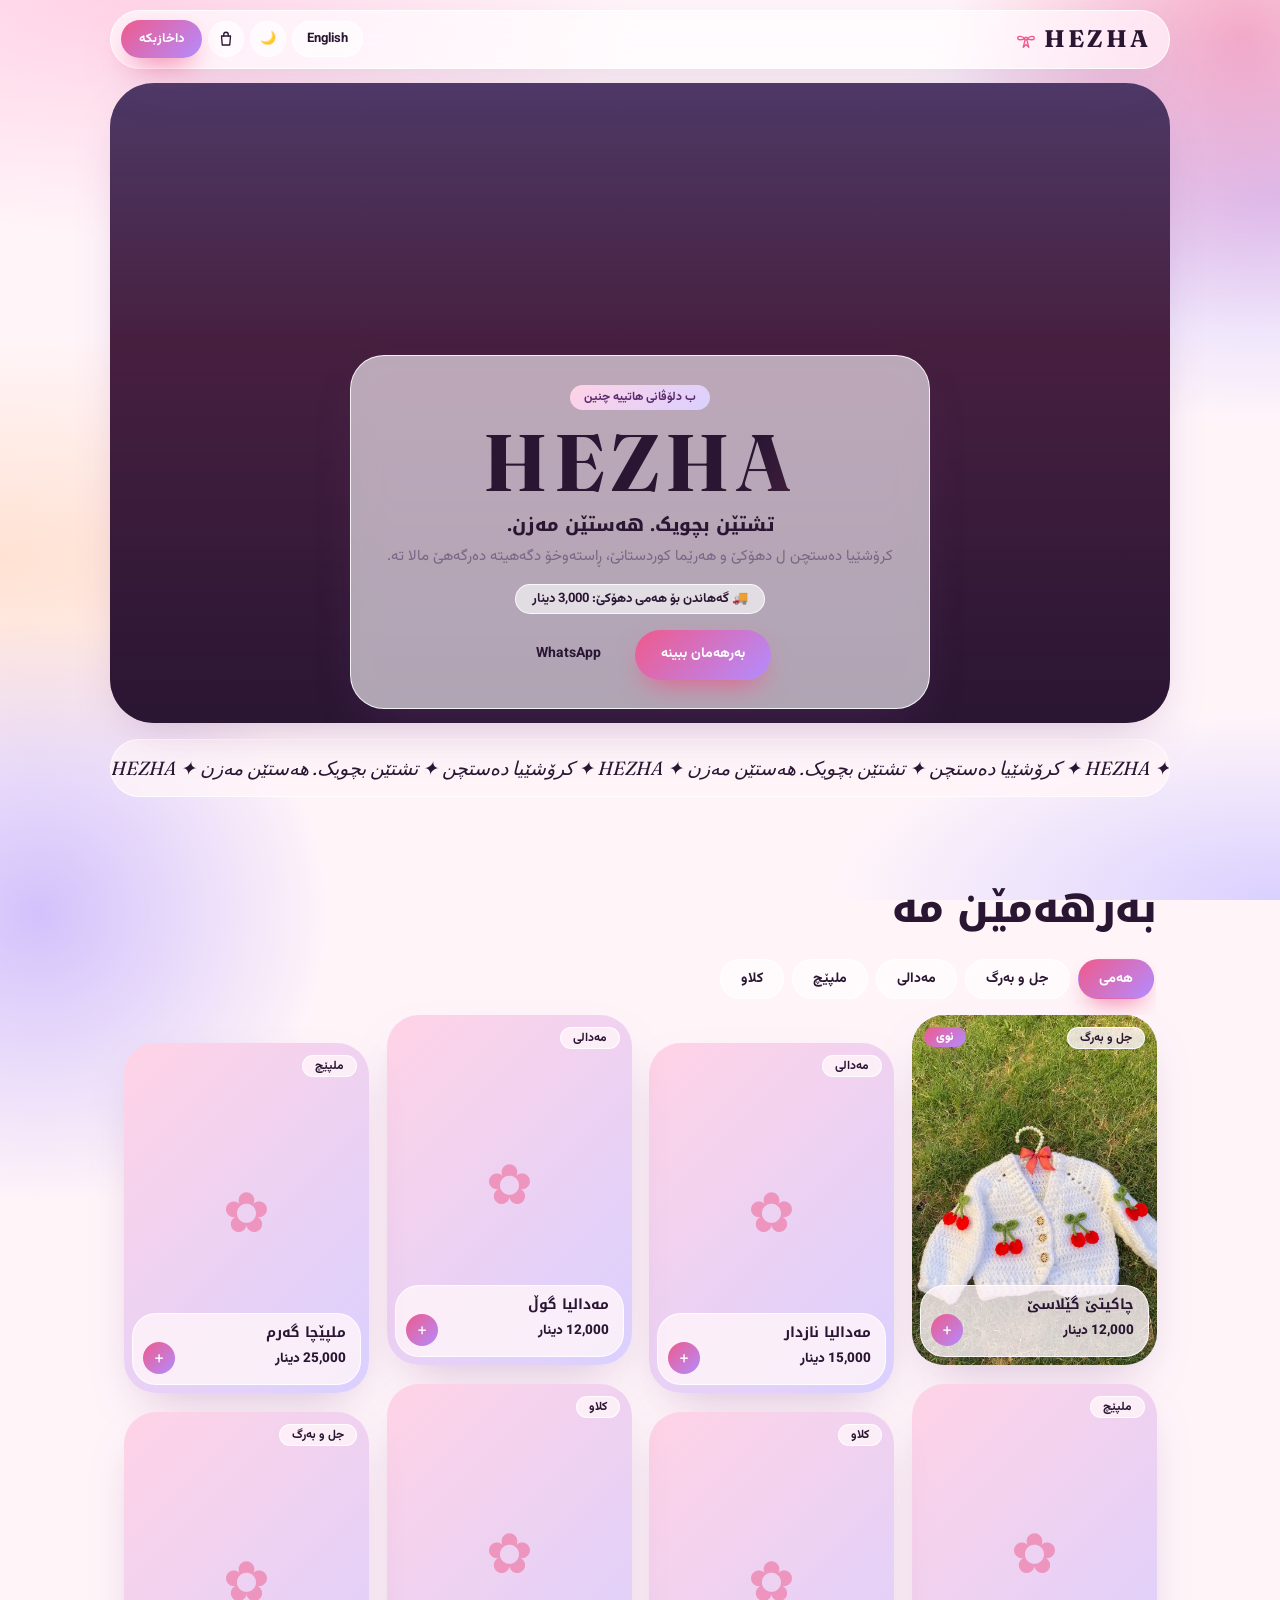
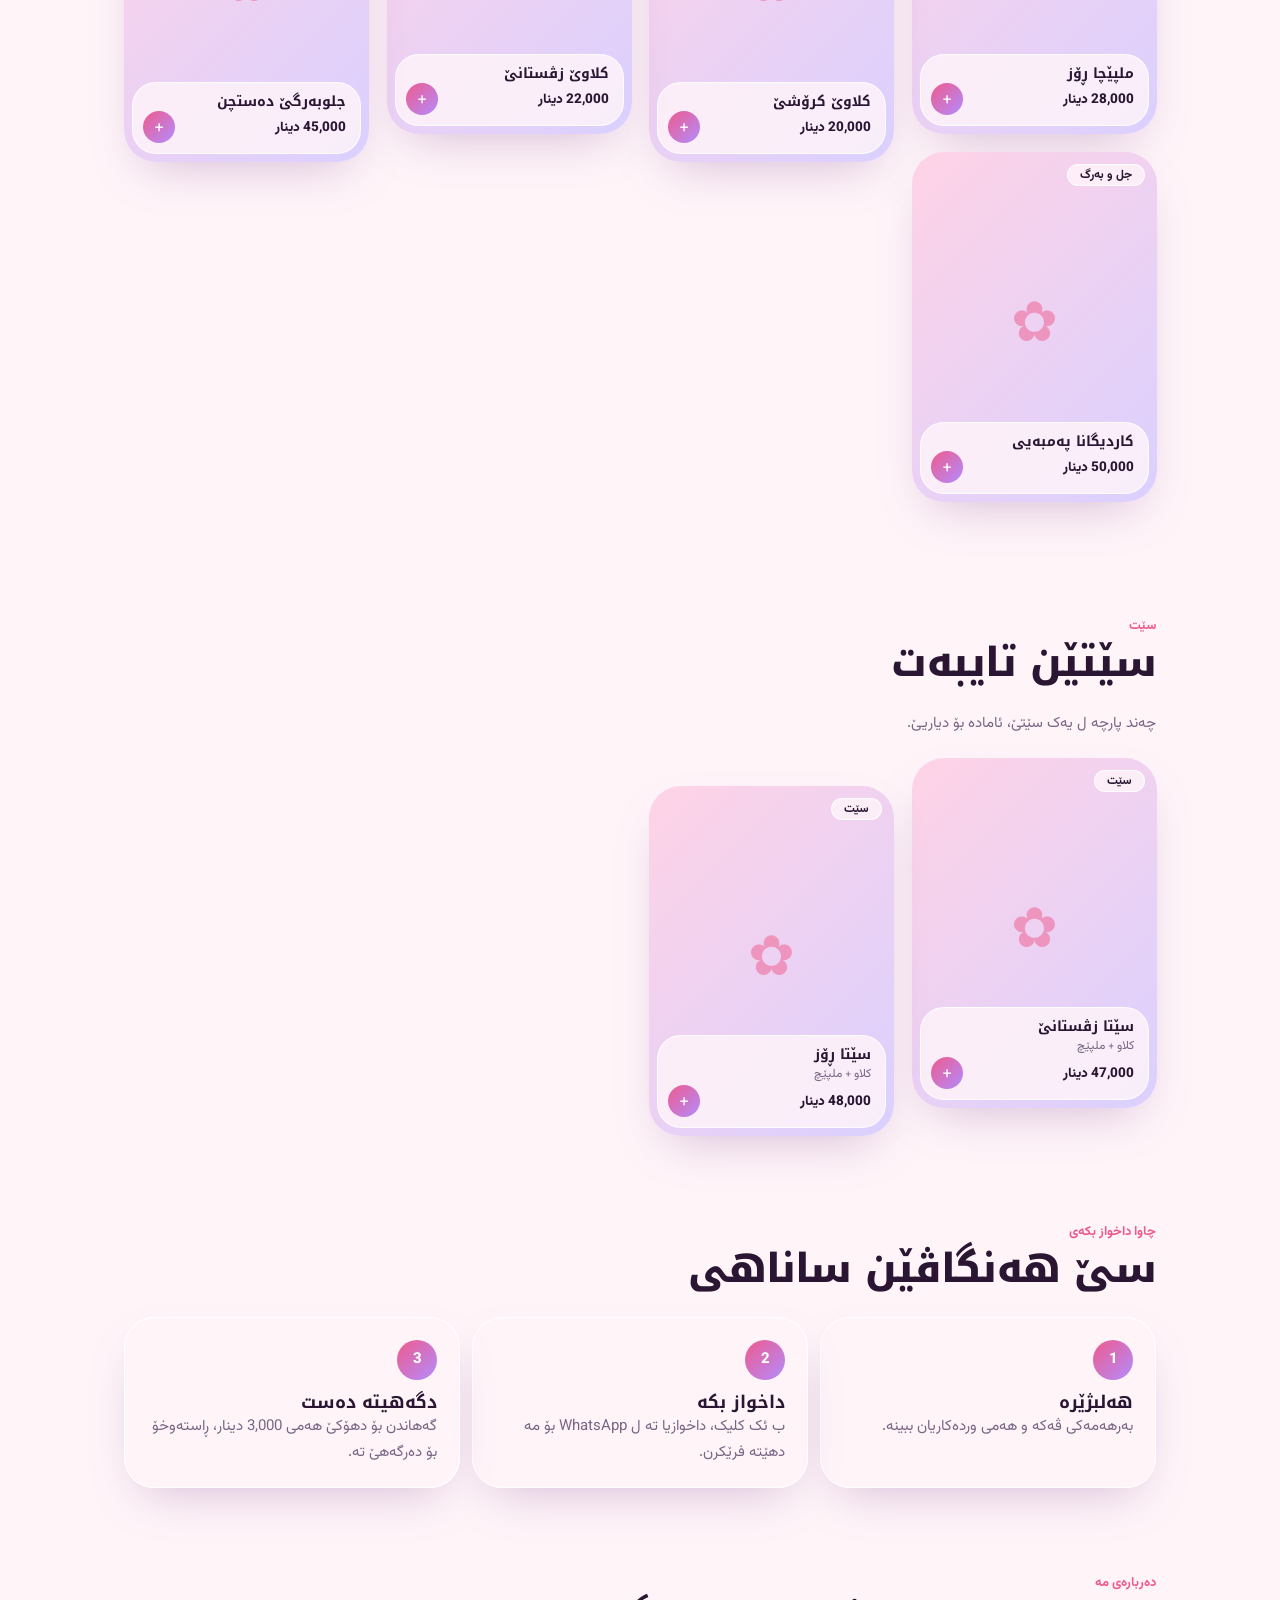
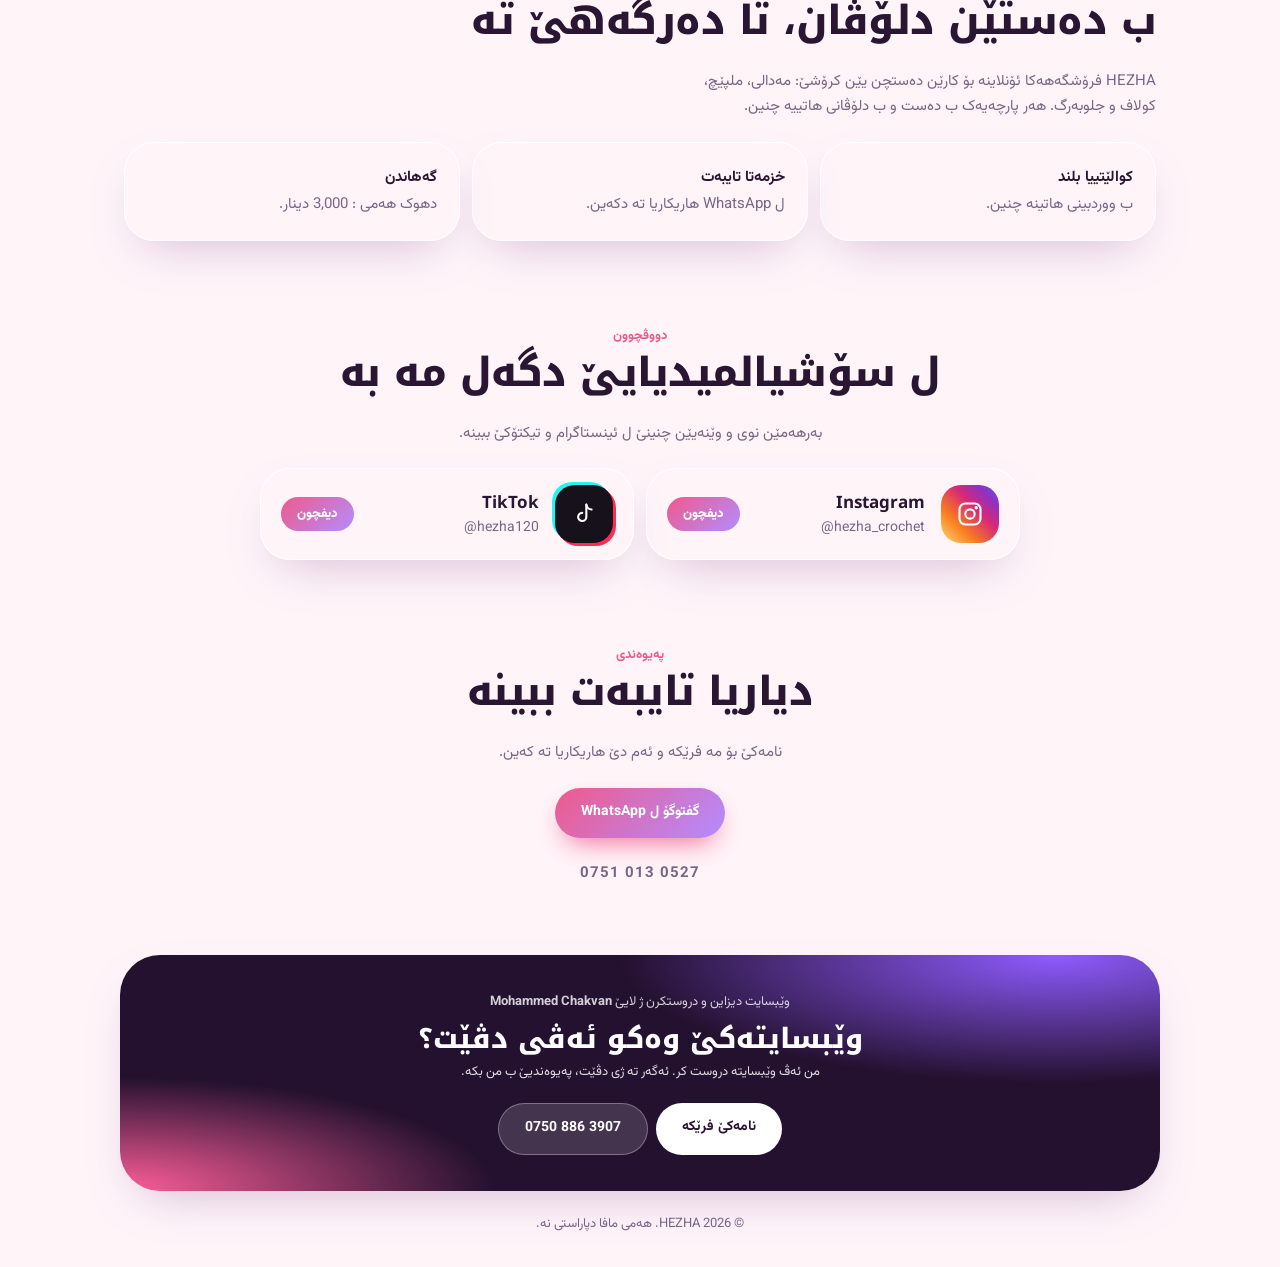
==== index.html @ 58682891 "Add files via upload" ====
<!DOCTYPE html>
<html lang="ku" dir="rtl">
<head>
<meta charset="UTF-8">
<meta name="viewport" content="width=device-width, initial-scale=1, viewport-fit=cover">
<title>HEZHA | Handmade Crochet</title>
<meta name="description" content="HEZHA: کرۆشێیا دەستچن ل دهۆکێ و هەرێما کوردستانێ. Handmade crochet delivered across Duhok and the Kurdistan Region.">
<meta name="theme-color" content="#EF5A8C">
<meta property="og:type" content="website">
<meta property="og:title" content="HEZHA | Handmade Crochet">
<meta property="og:description" content="تشتێن بچویک. هەستێن مەزن. Little things. Big feelings.">
<meta property="og:image" content="https://images.unsplash.com/photo-1584992236310-6edddc08acff?auto=format&fit=crop&w=1200&q=80">
<meta property="og:locale" content="ku">
<meta name="twitter:card" content="summary_large_image">
<script>document.documentElement.classList.add("js")</script>
<link rel="preconnect" href="https://fonts.googleapis.com">
<link rel="preconnect" href="https://fonts.gstatic.com" crossorigin>
<link href="https://fonts.googleapis.com/css2?family=Fraunces:wght@600;700&family=Noto+Kufi+Arabic:wght@600;800&family=Vazirmatn:wght@400;500;700&display=swap" rel="stylesheet">
<link rel="stylesheet" href="style.css">
</head>
<body id="top">

<header class="site-head">
  <a class="brand" href="#top">
    <svg class="bow" viewBox="0 0 24 24"><path d="M12 13a1.5 1.5 0 1 0 0-3 1.5 1.5 0 0 0 0 3z"/><path d="M10.5 11.5C8 9 3 8 3 11c0 2.5 4 2 7.500 1"/><path d="M13.5 11.5C16 9 21 8 21 11c0 2.500-4 2-7.500 1"/><path d="M11 13l-2 8 3-3 3 3-2-8"/></svg>
    <span>HEZHA</span>
  </a>
  <div class="head-actions">
    <button class="chip" id="langBtn" onclick="cycleLang()">English</button>
    <button class="icon-btn" id="themeBtn" onclick="toggleTheme()" aria-label="Theme">🌙</button>
    <button class="icon-btn cart-btn" id="cartBtn" onclick="openCart()" aria-label="Cart">
      <svg class="ico" viewBox="0 0 24 24"><path d="M6 8h12l-1 12H7L6 8z"/><path d="M9 8V6a3 3 0 0 1 6 0v2"/></svg>
      <span class="badge" id="cartCount" hidden>0</span>
    </button>
    <a class="btn-pink btn-sm" id="orderLink" data-i18n="order" target="_blank" rel="noopener"></a>
  </div>
</header>

<main>
  <section class="hero">
    <div class="hero-overlay"></div>
    <div class="hero-card">
      <span class="tag" data-i18n="heroTag"></span>
      <h1>HEZHA</h1>
      <p class="hero-sub" data-i18n="tagline"></p>
      <p class="hero-text" data-i18n="heroText"></p>
      <p class="deliv-chip" data-i18n="delivChip"></p>
      <div class="btn-row">
        <a class="btn-pink" href="#collections" data-i18n="shop"></a>
        <a class="btn-white" id="heroWa" target="_blank" rel="noopener">WhatsApp</a>
      </div>
    </div>
  </section>

  <div class="marquee" aria-hidden="true"><div class="marquee-track" id="marquee"></div></div>

  <section class="block" id="collections">
    <p class="label" data-i18n="collLabel"></p>
    <h2 data-i18n="collTitle"></h2>
    <div class="filters" id="filters"></div>
    <div class="grid" id="grid"></div>
  </section>

  <section class="block sets" id="sets" hidden>
    <p class="label" data-i18n="setsLabel"></p>
    <h2 data-i18n="setsTitle"></h2>
    <p class="lead" data-i18n="setsText"></p>
    <div class="grid" id="setGrid"></div>
  </section>

  <section class="block soft" id="how">
    <p class="label" data-i18n="howLabel"></p>
    <h2 data-i18n="howTitle"></h2>
    <div class="steps">
      <div class="step"><span class="num">1</span><h3 data-i18n="s1t"></h3><p data-i18n="s1d"></p></div>
      <div class="step"><span class="num">2</span><h3 data-i18n="s2t"></h3><p data-i18n="s2d"></p></div>
      <div class="step"><span class="num">3</span><h3 data-i18n="s3t"></h3><p data-i18n="s3d"></p></div>
    </div>
  </section>

  <section class="block" id="about">
    <p class="label" data-i18n="aboutLabel"></p>
    <h2 data-i18n="aboutTitle"></h2>
    <p class="lead" data-i18n="aboutText"></p>
    <div class="feats">
      <div class="feat"><b data-i18n="f1t"></b><span data-i18n="f1d"></span></div>
      <div class="feat"><b data-i18n="f2t"></b><span data-i18n="f2d"></span></div>
      <div class="feat"><b data-i18n="f3t"></b><span data-i18n="f3d"></span></div>
    </div>
  </section>

  <section class="block follow" id="follow">
    <p class="label" data-i18n="followLabel"></p>
    <h2 data-i18n="followTitle"></h2>
    <p class="lead" data-i18n="followText"></p>
    <div class="social-grid">
      <a class="social-card" href="https://www.instagram.com/hezha_crochet" target="_blank" rel="noopener">
        <span class="s-ico s-ig">
          <svg class="ico" viewBox="0 0 24 24"><rect x="3" y="3" width="18" height="18" rx="5"/><circle cx="12" cy="12" r="4"/><circle cx="17.3" cy="6.7" r=".6" fill="currentColor"/></svg>
        </span>
        <span class="s-txt"><b>Instagram</b><span dir="ltr">@hezha_crochet</span></span>
        <span class="s-go" data-i18n="followBtn"></span>
      </a>
      <a class="social-card" href="https://www.tiktok.com/@hezha120" target="_blank" rel="noopener">
        <span class="s-ico s-tt">
          <svg class="ico" viewBox="0 0 24 24"><path d="M14 4v10.5a3.5 3.5 0 1 1-3.5-3.5"/><path d="M14 4c.5 2.5 2 4 4.5 4.2"/></svg>
        </span>
        <span class="s-txt"><b>TikTok</b><span dir="ltr">@hezha120</span></span>
        <span class="s-go" data-i18n="followBtn"></span>
      </a>
    </div>
  </section>

  <section class="block contact" id="contact">
    <p class="label" data-i18n="contactLabel"></p>
    <h2 data-i18n="contactTitle"></h2>
    <p class="lead" data-i18n="contactText"></p>
    <a class="btn-pink" id="contactWa" data-i18n="chat" target="_blank" rel="noopener"></a>
    <a class="phone" id="shopPhone" href="tel:+9647510130527" dir="ltr">0751 013 0527</a>
  </section>
</main>

<footer class="site-foot">
  <section class="ad">
    <p class="ad-by"><span data-i18n="devBy"></span> <b>Mohammed Chakvan</b></p>
    <h3 data-i18n="adTitle"></h3>
    <p class="ad-text" data-i18n="adText"></p>
    <div class="btn-row">
      <a class="btn-pink" id="devWa" data-i18n="adBtn" target="_blank" rel="noopener"></a>
      <a class="btn-glass" href="tel:+9647508863907" dir="ltr">0750 886 3907</a>
    </div>
  </section>
  <p class="visits" id="visits" hidden><i class="dot"></i><b id="visitNum"></b> <span data-i18n="visitsLabel"></span></p>
  <span data-i18n="rights"></span>
</footer>

<!-- Product -->
<div class="modal" id="modal" hidden onclick="if(event.target===this)closeProduct()">
  <div class="sheet" role="dialog" aria-modal="true" aria-labelledby="mName">
    <button class="close" onclick="closeProduct()" aria-label="Close">✕</button>
    <div class="sheet-img" id="mImg">
      <img id="mImgTag" alt="">
      <div class="dots" id="mDots"></div>
      <button class="nav-btn prev" id="mPrev" onclick="stepProduct(-1)"><svg class="ico" viewBox="0 0 24 24"><path d="M15 5l-7 7 7 7"/></svg></button>
      <button class="nav-btn next" id="mNext" onclick="stepProduct(1)"><svg class="ico" viewBox="0 0 24 24"><path d="M15 5l-7 7 7 7"/></svg></button>
    </div>
    <div class="thumbs" id="mThumbs" hidden></div>
    <div class="sheet-body">
      <span class="card-cat" id="mCat"></span>
      <h3 id="mName"></h3>
      <div class="card-meta"><b id="mPrice"></b></div>
      <p id="mDesc"></p>
      <p class="set-items" id="mItems" hidden></p>
      <p class="deliv-chip" id="mDeliv"></p>
      <div class="actions">
        <button class="btn-pink" id="mAdd" onclick="addCurrent()"></button>
        <a class="btn-outline" id="mOrder" data-i18n="orderThis" target="_blank" rel="noopener"></a>
      </div>
    </div>
  </div>
</div>

<!-- Cart -->
<div class="modal" id="cartModal" hidden onclick="if(event.target===this)closeCart()">
  <div class="sheet cart-sheet" role="dialog" aria-modal="true" aria-labelledby="cartTitle">
    <button class="close" onclick="closeCart()" aria-label="Close">✕</button>
    <div class="sheet-body">
      <h3 id="cartTitle" data-i18n="cartTitle"></h3>
      <div class="cart-list" id="cartItems"></div>
      <div class="cart-foot" id="cartFoot" hidden>
        <div class="cart-sum">
          <div><span data-i18n="subtotal"></span><b id="sumSub"></b></div>
          <div><span data-i18n="delivLabel"></span><b id="sumDel"></b></div>
          <div class="tot"><span data-i18n="total"></span><b id="sumTot"></b></div>
        </div>
        <div class="actions">
          <a class="btn-pink" id="cartOrder" data-i18n="sendOrder" target="_blank" rel="noopener"></a>
          <button class="btn-outline" onclick="clearCart()" data-i18n="clear"></button>
        </div>
      </div>
    </div>
  </div>
</div>

<script src="products.js"></script>
<script src="app.js"></script>
</body>
</html>
---- style.css ----
:root{--bg:#FFF5F9;--ink:#2A1633;--muted:#7A6585;--rose:#EF5A8C;--lilac:#B7A4FF;--peach:#FFC7B2;--glass:rgba(255,255,255,.62);--edge:rgba(255,255,255,.85);--shadow:0 20px 50px -20px rgba(120,60,140,.35);--a1:#FFD3E6;--a2:#DAD0FF;--a3:#FFE2D3}
body.dark-mode{--bg:#150B1D;--ink:#F8EEFB;--muted:#B9A5C6;--rose:#FF7BAA;--glass:rgba(60,36,80,.55);--edge:rgba(255,255,255,.12);--shadow:0 20px 50px -20px rgba(0,0,0,.7);--a1:#4B1F47;--a2:#2D2466;--a3:#4A2A3A}
*{box-sizing:border-box;margin:0;padding:0;-webkit-tap-highlight-color:transparent}
html{scroll-behavior:smooth;scroll-padding-top:90px}
body{color:var(--ink);font-family:'Vazirmatn','Noto Kufi Arabic',sans-serif;font-size:15px;line-height:1.7;background:radial-gradient(60% 38% at 8% 0,var(--a1),transparent 70%),radial-gradient(50% 36% at 100% 22%,var(--a2),transparent 70%),radial-gradient(60% 36% at 0 62%,var(--a3),transparent 70%),radial-gradient(50% 30% at 100% 100%,var(--a2),transparent 70%),var(--bg);background-attachment:fixed;transition:background .4s,color .3s}
a{color:inherit;text-decoration:none}
button{font-family:inherit;border:none;background:none;color:inherit;cursor:pointer}
:focus-visible{outline:2px solid var(--rose);outline-offset:3px}
h1,h2,h3{font-family:'Noto Kufi Arabic',sans-serif;line-height:1.3}
.site-head,.hero-card,.step,.feat,.marquee,.sheet,.btn-glass,.deliv-chip,.chip,.icon-btn{background:var(--glass);backdrop-filter:blur(18px) saturate(1.4);-webkit-backdrop-filter:blur(18px) saturate(1.4);border:1px solid var(--edge)}
.site-head{position:sticky;top:10px;z-index:50;width:calc(100% - 20px);max-width:1060px;margin:10px auto 0;display:flex;justify-content:space-between;align-items:center;padding:8px 10px 8px 18px;padding-inline:18px 10px;border-radius:99px;box-shadow:var(--shadow)}
.brand{display:flex;align-items:center;gap:7px;font-family:'Fraunces',serif;font-weight:700;font-size:24px;letter-spacing:3px;direction:ltr}
.bow{width:22px;height:22px;fill:none;stroke:var(--rose);stroke-width:1.5;stroke-linecap:round;stroke-linejoin:round}
.head-actions{display:flex;align-items:center;gap:6px}
.chip,.icon-btn{height:36px;border-radius:99px;font-size:13px;font-weight:700;padding:0 14px}
.icon-btn{width:36px;padding:0}
.btn-pink,.btn-glass,.btn-white{display:inline-block;padding:13px 26px;border-radius:99px;font-size:14px;font-weight:700;text-align:center}
.btn-pink{background:linear-gradient(135deg,var(--rose),#B38CFF);color:#fff;box-shadow:0 12px 28px -10px var(--rose)}
.btn-white,.btn-glass{border-radius:99px}
.btn-sm{padding:8px 18px;font-size:13px}
.hero{position:relative;width:calc(100% - 20px);max-width:1060px;margin:14px auto 0;min-height:560px;border-radius:44px;overflow:hidden;display:flex;align-items:flex-end;justify-content:center;padding:14px;background:url('https://images.unsplash.com/photo-1584992236310-6edddc08acff?auto=format&fit=crop&w=1400&q=85') center/cover;box-shadow:var(--shadow)}
.hero-overlay{position:absolute;inset:0;background:linear-gradient(180deg,rgba(183,164,255,.25),rgba(239,90,140,.15) 40%,rgba(42,22,51,.55))}
.hero-card{position:relative;width:100%;max-width:580px;text-align:center;border-radius:34px;padding:28px 22px;box-shadow:var(--shadow)}
.tag{display:inline-block;background:linear-gradient(135deg,var(--a1),var(--a2));color:#5B2A6B;font-size:12px;font-weight:700;padding:2px 14px;border-radius:99px;margin-bottom:10px}
.hero h1{font-family:'Fraunces',serif;font-size:62px;letter-spacing:6px;line-height:1.05;background:linear-gradient(120deg,var(--ink) 30%,var(--rose) 75%,#8F72FF);-webkit-background-clip:text;background-clip:text;color:transparent}
.hero-sub{font-family:'Noto Kufi Arabic',sans-serif;font-weight:800;font-size:18px;margin:6px 0 4px}
.hero-text{color:var(--muted);margin-bottom:14px}
.deliv-chip{display:inline-block;border-radius:99px;padding:3px 16px;font-size:13px;font-weight:700;margin-bottom:16px}
.deliv-chip::before{content:"🚚 "}
.btn-row{display:flex;gap:8px;justify-content:center;flex-wrap:wrap}
.marquee{overflow:hidden;direction:ltr;width:calc(100% - 20px);max-width:1060px;margin:16px auto 0;padding:12px 0;border-radius:99px}
.marquee-track{display:flex;width:max-content;animation:slide 30s linear infinite;font-family:'Fraunces',serif;font-style:italic;font-size:19px;white-space:nowrap}
.marquee-track span{padding-inline-end:30px}
@keyframes slide{to{transform:translateX(-50%)}}
.block{max-width:1060px;margin:0 auto;padding:64px 14px 20px}
.label{color:var(--rose);font-weight:700;font-size:13px}
.block h2{font-size:32px;font-weight:800;margin-bottom:22px;letter-spacing:-.5px}
.lead{color:var(--muted);max-width:60ch;margin-bottom:22px}
.grid{display:grid;grid-template-columns:repeat(2,1fr);gap:12px;padding-bottom:28px}
.card{position:relative;display:block;text-align:start;aspect-ratio:3/4.3;border-radius:32px;overflow:hidden;background-size:cover;background-position:center;box-shadow:var(--shadow);transition:transform .35s cubic-bezier(.2,.8,.2,1)}
.card:nth-child(even){margin-top:28px;margin-bottom:-28px}
.card:hover{transform:translateY(-6px) scale(1.015)}
.card-cat{position:absolute;top:12px;inset-inline-start:12px;background:var(--glass);backdrop-filter:blur(14px);border:1px solid var(--edge);border-radius:99px;padding:1px 12px;font-size:12px;font-weight:700}
.glass{position:absolute;inset:auto 8px 8px;background:var(--glass);backdrop-filter:blur(20px) saturate(1.5);-webkit-backdrop-filter:blur(20px) saturate(1.5);border:1px solid var(--edge);border-radius:24px;padding:10px 10px 10px 14px;padding-inline:14px 10px}
.glass h3{font-size:14px;font-weight:700}
.row{display:flex;justify-content:space-between;align-items:center;gap:6px}
.row b{font-size:13.5px;font-weight:800}
.go{flex:none;width:32px;height:32px;border-radius:50%;background:linear-gradient(135deg,var(--rose),#B38CFF);color:#fff;display:flex;align-items:center;justify-content:center;font-size:19px;line-height:1}
.steps,.feats{display:grid;gap:12px}
.step,.feat{border-radius:30px;padding:22px;box-shadow:var(--shadow)}
.num{display:flex;width:40px;height:40px;border-radius:50%;background:linear-gradient(135deg,var(--rose),#B38CFF);color:#fff;align-items:center;justify-content:center;font-weight:800;margin-bottom:12px}
.step p,.feat span{color:var(--muted)}
.feat{display:flex;flex-direction:column;gap:2px}
.contact{text-align:center}
.contact .lead{margin-inline:auto}
.phone{display:block;margin-top:14px;font-weight:700;color:var(--muted);font-size:15px;letter-spacing:1px}
.socials{display:flex;justify-content:center;gap:10px;margin-top:20px;flex-wrap:wrap}
.socials a{background:var(--glass);border:1px solid var(--edge);border-radius:99px;padding:6px 18px;font-weight:700;font-size:13px}
.socials a:not([href]){display:none}
.site-foot{max-width:1060px;margin:48px auto 0;padding:0 10px 32px;text-align:center;color:var(--muted);font-size:13px}
.ad{position:relative;overflow:hidden;border-radius:40px;padding:36px 22px;margin-bottom:22px;color:#fff;background:radial-gradient(70% 90% at 90% 0,#8F5BFF,transparent 60%),radial-gradient(60% 80% at 0 100%,#FF5E9A,transparent 60%),#24112F;box-shadow:var(--shadow)}
.ad-by{font-size:13px;opacity:.8}
.ad h3{font-size:28px;font-weight:800;margin:8px 0 4px}
.ad-text{opacity:.85;margin-bottom:20px}
.ad .btn-pink{background:#fff;color:#2A1633;box-shadow:none}
.ad .btn-glass{background:rgba(255,255,255,.15);border-color:rgba(255,255,255,.3)}
.modal{position:fixed;inset:0;z-index:100;background:rgba(42,22,51,.45);backdrop-filter:blur(6px);display:flex;align-items:flex-end;justify-content:center}
.modal[hidden]{display:none}
.sheet{position:relative;width:100%;max-width:500px;max-height:92vh;overflow:auto;border-radius:36px 36px 0 0;background:color-mix(in srgb,var(--bg) 92%,transparent);animation:up .32s cubic-bezier(.2,.8,.2,1)}
@keyframes up{from{transform:translateY(50px);opacity:0}}
.close{position:absolute;top:14px;inset-inline-end:14px;z-index:2;width:38px;height:38px;border-radius:50%;background:var(--glass);backdrop-filter:blur(12px);font-size:15px}
.sheet-img{aspect-ratio:1;background-size:cover;background-position:center;border-radius:0 0 36px 36px}
.sheet-body{padding:20px 22px 26px;display:flex;flex-direction:column;align-items:flex-start;gap:6px}
.sheet-body h3{font-size:22px}
.card-cat#mCat{position:static}
.card-meta{display:flex;gap:12px;align-items:center}
.card-meta b{font-size:19px}
.stars{color:#F2A63B;font-weight:700;font-size:13px}
.sheet-body p{color:var(--muted)}
.sheet-body .btn-pink{align-self:stretch;margin-top:8px}
@media(min-width:700px){.grid{grid-template-columns:repeat(4,1fr);gap:18px}.steps,.feats{grid-template-columns:repeat(3,1fr)}.modal{align-items:center}.sheet{border-radius:36px}.hero{min-height:640px}.hero h1{font-size:80px}.block h2{font-size:40px}}
@media(prefers-reduced-motion:reduce){*{animation:none!important;transition:none!important;scroll-behavior:auto!important}}

/* ===== Motion ===== */
body::before,body::after{content:"";position:fixed;z-index:-1;width:60vmax;height:60vmax;border-radius:50%;filter:blur(70px);opacity:.35;pointer-events:none}
body::before{top:-22vmax;inset-inline-start:-22vmax;background:radial-gradient(circle,var(--rose),transparent 65%);animation:blob1 22s ease-in-out infinite alternate}
body::after{bottom:-26vmax;inset-inline-end:-22vmax;background:radial-gradient(circle,#9B83FF,transparent 65%);animation:blob2 26s ease-in-out infinite alternate}
@keyframes blob1{to{transform:translate(14vmax,10vmax) scale(1.15)}}
@keyframes blob2{to{transform:translate(-16vmax,-8vmax) scale(1.12)}}
.progress{position:fixed;top:0;left:0;right:0;height:3px;z-index:60;background:linear-gradient(90deg,var(--rose),#9B83FF);transform:scaleX(0);transform-origin:left}
html[dir=rtl] .progress{transform-origin:right}
.site-head{transition:padding .3s,box-shadow .3s,top .3s}
.site-head.scrolled{padding-block:5px;box-shadow:0 14px 40px -14px rgba(120,60,140,.5)}
.brand:hover .bow{animation:wig .8s ease}
@keyframes wig{25%{transform:rotate(-18deg) scale(1.15)}60%{transform:rotate(14deg) scale(1.1)}}
/* hero entrance */
.hero{background:#2A1633}
.hero::before{content:"";position:absolute;inset:0;background:url('https://images.unsplash.com/photo-1584992236310-6edddc08acff?auto=format&fit=crop&w=1400&q=85') center/cover;animation:kb 2.6s cubic-bezier(.2,.8,.2,1) both,drift 20s ease-in-out 2.6s infinite alternate}
@keyframes kb{from{transform:scale(1.25);filter:blur(10px)}to{transform:scale(1.06)}}
@keyframes drift{to{transform:scale(1.14) translate(-1.5%,-1%)}}
.hero-card{animation:cardup 1s cubic-bezier(.2,.8,.2,1) .3s backwards}
@keyframes cardup{from{opacity:0;transform:translateY(60px) scale(.96)}}
.hero-card>*{animation:rise .9s cubic-bezier(.2,.8,.2,1) backwards}
.hero-card>:nth-child(1){animation-delay:.6s}.hero-card>:nth-child(2){animation-delay:.72s}.hero-card>:nth-child(3){animation-delay:.84s}.hero-card>:nth-child(4){animation-delay:.96s}.hero-card>:nth-child(5){animation-delay:1.08s}.hero-card>:nth-child(6){animation-delay:1.2s}
.hero-card>h1{background-size:240% 100%;animation:rise .9s cubic-bezier(.2,.8,.2,1) .72s backwards,shimmer 7s ease-in-out 1.8s infinite alternate}
@keyframes shimmer{to{background-position:100% 0}}
@keyframes rise{from{opacity:0;transform:translateY(26px)}}
.hero .btn-pink{animation:glow 2.8s ease-in-out infinite}
@keyframes glow{50%{box-shadow:0 14px 40px -4px var(--rose)}}
/* buttons */
.btn-pink,.btn-glass,.btn-white{position:relative;overflow:hidden;transition:transform .25s cubic-bezier(.3,1.5,.5,1),box-shadow .3s}
.btn-pink::after{content:"";position:absolute;inset:0;background:linear-gradient(110deg,transparent 35%,rgba(255,255,255,.55) 50%,transparent 65%);transform:translateX(-130%)}
.btn-pink:hover::after{transform:translateX(130%);transition:transform .8s}
.btn-pink:hover,.btn-glass:hover,.btn-white:hover{transform:translateY(-3px)}
.btn-pink:active,.btn-glass:active{transform:scale(.95)}
.marquee:hover .marquee-track{animation-play-state:paused}
/* scroll reveal */
.js .reveal:not(.in){opacity:0}
.reveal.in{animation:rise .85s cubic-bezier(.2,.8,.2,1) var(--d,0s) backwards}
.card.reveal.in{animation:cardin .9s cubic-bezier(.2,.8,.2,1) var(--d,0s) backwards}
@keyframes cardin{from{opacity:0;transform:translateY(60px) scale(.92) rotate(1.5deg)}}
.step.in .num{animation:pop .7s cubic-bezier(.3,1.7,.5,1) .25s backwards}
@keyframes pop{from{transform:scale(0) rotate(-90deg)}}
/* cards: tilt + shine */
.card{transform:perspective(900px) rotateX(var(--rx,0deg)) rotateY(var(--ry,0deg));transition:transform .25s ease-out,box-shadow .3s}
.card:hover{transform:perspective(900px) translateY(-8px) rotateX(var(--rx,0deg)) rotateY(var(--ry,0deg)) scale(1.02);box-shadow:0 30px 60px -20px rgba(120,60,140,.55)}
.card::after{content:"";position:absolute;inset:0;border-radius:inherit;pointer-events:none;background:radial-gradient(circle at var(--mx,50%) var(--my,30%),rgba(255,255,255,.4),transparent 45%);opacity:0;transition:opacity .3s}
.card:hover::after{opacity:1}
.go{transition:transform .4s cubic-bezier(.3,1.6,.5,1)}
.card:hover .go{transform:rotate(180deg) scale(1.15)}
.step,.feat{transition:transform .3s}
.step:hover,.feat:hover{transform:translateY(-5px)}
/* modal */
.modal:not([hidden]){animation:fade .3s}
@keyframes fade{from{opacity:0}}
.sheet{animation:sheetin .5s cubic-bezier(.2,1.1,.3,1)}
@keyframes sheetin{from{transform:translateY(80px) scale(.96);opacity:0}}
.sheet-img{animation:focus .7s ease-out}
@keyframes focus{from{filter:blur(14px);opacity:.3}}
.sheet-body>*{animation:rise .6s cubic-bezier(.2,.8,.2,1) backwards}
.sheet-body>:nth-child(2){animation-delay:.1s}.sheet-body>:nth-child(3){animation-delay:.16s}.sheet-body>:nth-child(4){animation-delay:.22s}.sheet-body>:nth-child(5){animation-delay:.28s}.sheet-body>:nth-child(6){animation-delay:.34s}

/* ===== v2: cart, follow section, polish ===== */
.ico{width:18px;height:18px;fill:none;stroke:currentColor;stroke-width:1.8;stroke-linecap:round;stroke-linejoin:round}
.cart-btn{position:relative;display:inline-flex;align-items:center;justify-content:center}
.badge{position:absolute;top:-5px;inset-inline-end:-5px;min-width:19px;height:19px;padding:0 5px;border-radius:99px;background:linear-gradient(135deg,var(--rose),#B38CFF);color:#fff;font-size:11px;font-weight:800;line-height:19px;text-align:center;font-family:'Vazirmatn',sans-serif}
.badge[hidden]{display:none}
.badge.bump{animation:bump .45s}
@keyframes bump{50%{transform:scale(1.55)}}
.btn-outline{display:inline-block;padding:13px 26px;border-radius:99px;font-size:14px;font-weight:700;text-align:center;border:1.5px solid var(--rose);color:var(--ink);background:transparent;transition:transform .25s cubic-bezier(.3,1.5,.5,1),background .25s}
.btn-outline:hover{transform:translateY(-3px);background:var(--glass)}
.btn-outline:active{transform:scale(.95)}
.actions{align-self:stretch;width:100%;display:flex;flex-direction:column;gap:8px;margin-top:8px}
.sheet-body .btn-pink,.sheet-body .btn-outline{margin-top:0}
.cart-sheet .sheet-body{padding-top:62px;min-height:260px}
.cart-list{display:flex;flex-direction:column;gap:10px;width:100%;margin-top:6px}
.cart-item{display:flex;align-items:center;gap:12px;background:var(--glass);border:1px solid var(--edge);border-radius:24px;padding:8px}
.cart-item .thumb{flex:none;width:62px;height:62px;border-radius:18px;background-size:cover;background-position:center}
.cart-item .info{flex:1;min-width:0}
.cart-item .info b{display:block;font-size:14px}
.cart-item .info span{color:var(--muted);font-size:13px}
.qty{display:flex;align-items:center;gap:8px;padding-inline-end:6px}
.qty button{width:30px;height:30px;border-radius:50%;background:var(--glass);border:1px solid var(--edge);font-weight:800;font-size:16px;line-height:1}
.qty span{min-width:18px;text-align:center;font-weight:700;color:var(--ink)}
.empty{color:var(--muted);text-align:center;padding:26px 0;width:100%}
.cart-foot{width:100%;display:flex;flex-direction:column;gap:6px;margin-top:6px}
.cart-foot[hidden]{display:none}
.cart-sum{display:flex;flex-direction:column;gap:4px}
.cart-sum div{display:flex;justify-content:space-between;color:var(--muted)}
.cart-sum .tot{color:var(--ink);font-weight:800;font-size:17px;border-top:1px dashed var(--muted);padding-top:8px;margin-top:4px}

/* follow us */
.follow{text-align:center}
.follow .lead{margin-inline:auto}
.social-grid{display:grid;gap:12px;grid-template-columns:1fr;max-width:760px;margin:0 auto}
.social-card{position:relative;display:flex;align-items:center;gap:16px;text-align:start;padding:16px 20px;border-radius:30px;background:var(--glass);backdrop-filter:blur(18px) saturate(1.4);-webkit-backdrop-filter:blur(18px) saturate(1.4);border:1px solid var(--edge);box-shadow:var(--shadow);transition:transform .3s,box-shadow .3s}
.social-card:hover{transform:translateY(-5px);box-shadow:0 30px 60px -20px rgba(120,60,140,.55)}
.s-ico{flex:none;width:58px;height:58px;border-radius:20px;display:flex;align-items:center;justify-content:center;color:#fff}
.s-ico .ico{width:28px;height:28px}
.s-ig{background:linear-gradient(45deg,#FEDA75,#FA7E1E 30%,#D62976 60%,#962FBF 80%,#4F5BD5)}
.s-tt{background:#16111B;box-shadow:-3px -3px 0 #25F4EE,3px 3px 0 #FE2C55}
.s-txt{flex:1;display:flex;flex-direction:column;min-width:0}
.s-txt b{font-size:17px;font-family:'Noto Kufi Arabic',sans-serif}
.s-txt span{color:var(--muted);font-size:14px;align-self:flex-start;direction:ltr}
.s-go{flex:none;font-size:13px;font-weight:800;color:#fff;background:linear-gradient(135deg,var(--rose),#B38CFF);padding:6px 16px;border-radius:99px}
@media(min-width:700px){.social-grid{grid-template-columns:repeat(2,1fr)}}

/* lighter on phones */
@media(max-width:699px){
  body{background-attachment:scroll}
  body::before,body::after{filter:blur(40px)}
  .site-head,.hero-card,.step,.feat,.marquee,.sheet,.btn-glass,.deliv-chip,.chip,.icon-btn,.social-card{backdrop-filter:blur(10px) saturate(1.2);-webkit-backdrop-filter:blur(10px) saturate(1.2)}
}
@media(max-width:480px){.head-actions .btn-sm{display:none}}

/* ===== v3: performance (less lag) ===== */
/* static soft blobs: gradients are already soft, no heavy blur/animation */
body::before,body::after{animation:none!important;filter:none!important;opacity:.45;width:50vmax;height:50vmax}
/* hero: one short intro only, no endless drift/blur/glow */
@keyframes kb{from{transform:scale(1.14)}to{transform:scale(1.04)}}
.hero::before{animation:kb 1.4s cubic-bezier(.2,.8,.2,1) both!important}
.hero .btn-pink{animation:none!important}
.hero-card>h1{animation:rise .9s cubic-bezier(.2,.8,.2,1) .72s backwards!important}
.marquee-track{will-change:transform}
/* no backdrop-filter on the many small elements (the biggest cost) */
.glass,.card-cat,.step,.feat,.social-card,.marquee,.deliv-chip,.chip,.icon-btn,.btn-glass,.close,.cart-item,.qty button,.sheet,.modal{backdrop-filter:none!important;-webkit-backdrop-filter:none!important}
.glass,.card-cat,.step,.feat,.social-card,.marquee,.sheet{background:color-mix(in srgb,var(--bg) 80%,transparent)}
.modal{background:rgba(42,22,51,.6)}
/* touch screens: no 3D tilt / shine */
@media(hover:none){
  .card,.card:hover{transform:none!important}
  .card::after{display:none}
}
/* phones: lighter shadows, solid header */
@media(max-width:699px){
  :root,body.dark-mode{--shadow:0 8px 20px -12px rgba(120,60,140,.4)}
  .site-head,.hero-card{backdrop-filter:none!important;-webkit-backdrop-filter:none!important;background:color-mix(in srgb,var(--bg) 88%,transparent)}
}

/* ===== v4: gallery ===== */
.filters{display:flex;gap:8px;overflow-x:auto;padding:2px 2px 16px;scrollbar-width:none;-webkit-overflow-scrolling:touch}
.filters::-webkit-scrollbar{display:none}
.filters:empty{display:none}
.fchip{flex:none;padding:8px 20px;border-radius:99px;font-weight:700;font-size:14px;background:var(--glass);border:1px solid var(--edge);transition:transform .25s cubic-bezier(.3,1.5,.5,1),background .25s,color .25s}
.fchip:hover{transform:translateY(-2px)}
.fchip.on{background:linear-gradient(135deg,var(--rose),#B38CFF);color:#fff;border-color:transparent;box-shadow:0 10px 24px -10px var(--rose)}
.card{background:linear-gradient(135deg,var(--a1),var(--a2))}
.card img{position:absolute;inset:0;width:100%;height:100%;object-fit:cover;opacity:0;transform:scale(1.04);transition:opacity .6s,transform .8s cubic-bezier(.2,.8,.2,1)}
.card img.ld{opacity:1;transform:scale(1)}
.card:hover img.ld{transform:scale(1.08)}
.card.noimg::before{content:"✿";position:absolute;inset:0;display:flex;align-items:center;justify-content:center;font-size:56px;color:var(--rose);opacity:.5}
.card.noimg img{display:none}
.badge-new,.badge-sold{position:absolute;top:12px;inset-inline-end:12px;padding:1px 12px;border-radius:99px;font-size:12px;font-weight:800;color:#fff;background:linear-gradient(135deg,var(--rose),#B38CFF);box-shadow:0 8px 18px -8px var(--rose)}
.badge-sold{background:#2A1633;box-shadow:none}
.card.sold img.ld{filter:grayscale(.6) brightness(.92)}
.sheet-img{position:relative;overflow:hidden;background:linear-gradient(135deg,var(--a1),var(--a2))}
.sheet-img img{width:100%;height:100%;object-fit:cover;display:block;opacity:0;transition:opacity .5s}
.sheet-img img.ld{opacity:1}
.nav-btn{position:absolute;top:50%;translate:0 -50%;width:42px;height:42px;border-radius:50%;background:var(--glass);border:1px solid var(--edge);display:flex;align-items:center;justify-content:center;color:var(--ink);z-index:2;transition:transform .25s}
.nav-btn:hover{transform:scale(1.1)}
.nav-btn[hidden]{display:none}
.nav-btn.prev{inset-inline-start:12px}
.nav-btn.next{inset-inline-end:12px}
.nav-btn .ico{width:20px;height:20px}
.nav-btn.next svg{transform:scaleX(-1)}
html[dir=rtl] .nav-btn svg{transform:scaleX(-1)}
html[dir=rtl] .nav-btn.next svg{transform:none}
.btn-pink:disabled{opacity:.55;filter:grayscale(.5);cursor:not-allowed;box-shadow:none}

/* ===== v5: visitor counter ===== */
.visits{display:inline-flex;align-items:center;gap:8px;margin-bottom:12px;padding:6px 16px;border-radius:99px;background:var(--glass);border:1px solid var(--edge);font-size:13px;font-weight:700;color:var(--ink)}
.visits[hidden]{display:none}
.visits b{font-family:'Fraunces',serif;font-size:16px}
.visits .dot{width:8px;height:8px;border-radius:50%;background:#35D07F;box-shadow:0 0 0 4px rgba(53,208,127,.25)}
.site-foot{display:flex;flex-direction:column;align-items:center}
.site-foot .ad{width:100%}

/* ===== v6: sets ===== */
.block[hidden]{display:none}
.glass small.items{display:block;font-size:12px;color:var(--muted);line-height:1.4;margin:1px 0 3px}
.sheet-body .set-items{display:inline-block;color:var(--rose);font-weight:700;font-size:13px;background:var(--glass);border:1px solid var(--edge);border-radius:99px;padding:2px 14px}
.set-items[hidden]{display:none}

/* ===== v7: several photos per product ===== */
.dots{position:absolute;bottom:12px;inset-inline:0;display:flex;justify-content:center;gap:6px;z-index:2;pointer-events:none}
.dots:empty{display:none}
.dots i{width:7px;height:7px;border-radius:99px;background:rgba(255,255,255,.7);box-shadow:0 1px 4px rgba(0,0,0,.25);transition:width .3s,background .3s}
.dots i.on{width:20px;background:#fff}
.thumbs{display:flex;gap:8px;padding:12px 22px 0;overflow-x:auto;scrollbar-width:none}
.thumbs::-webkit-scrollbar{display:none}
.thumbs[hidden]{display:none}
.thumbs button{flex:none;width:58px;height:58px;border-radius:16px;overflow:hidden;border:2px solid transparent;opacity:.6;transition:opacity .25s,border-color .25s,transform .25s}
.thumbs button:hover{transform:translateY(-2px)}
.thumbs button.on{border-color:var(--rose);opacity:1}
.thumbs img{width:100%;height:100%;object-fit:cover;display:block}
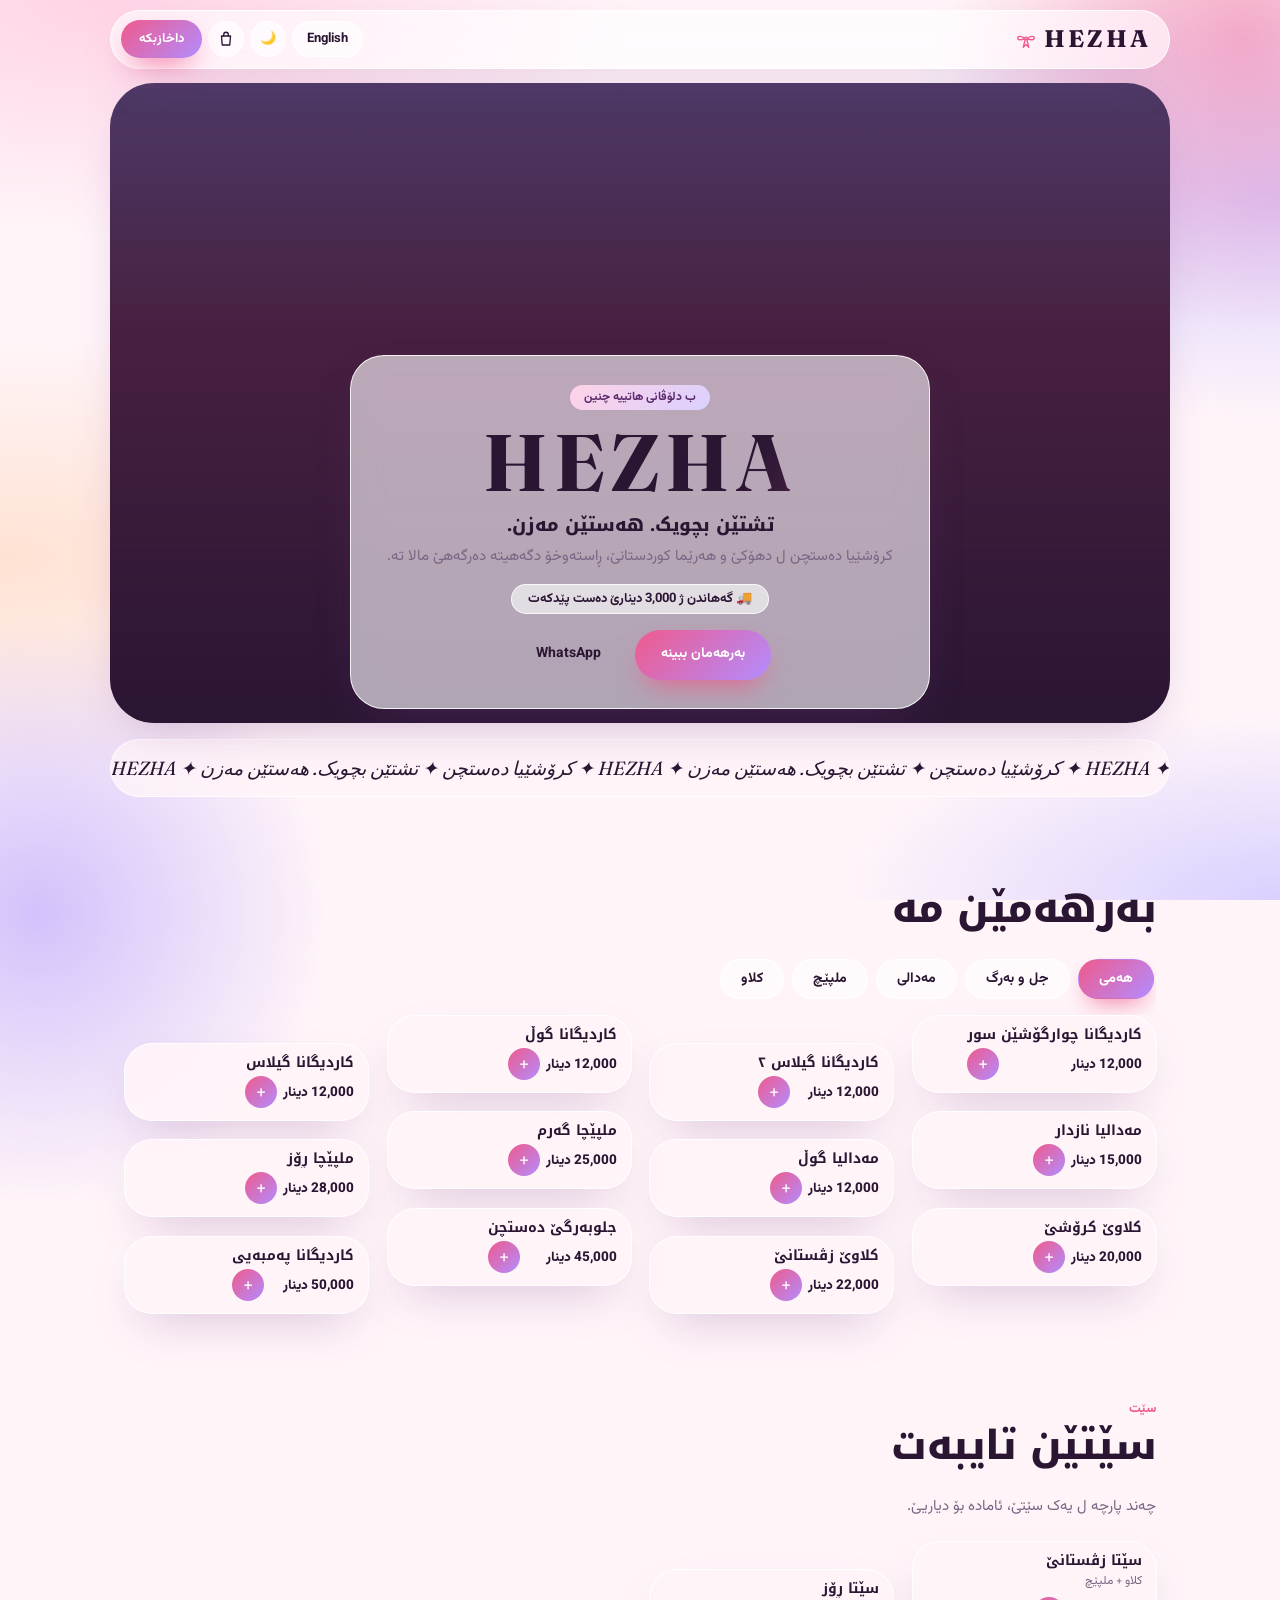
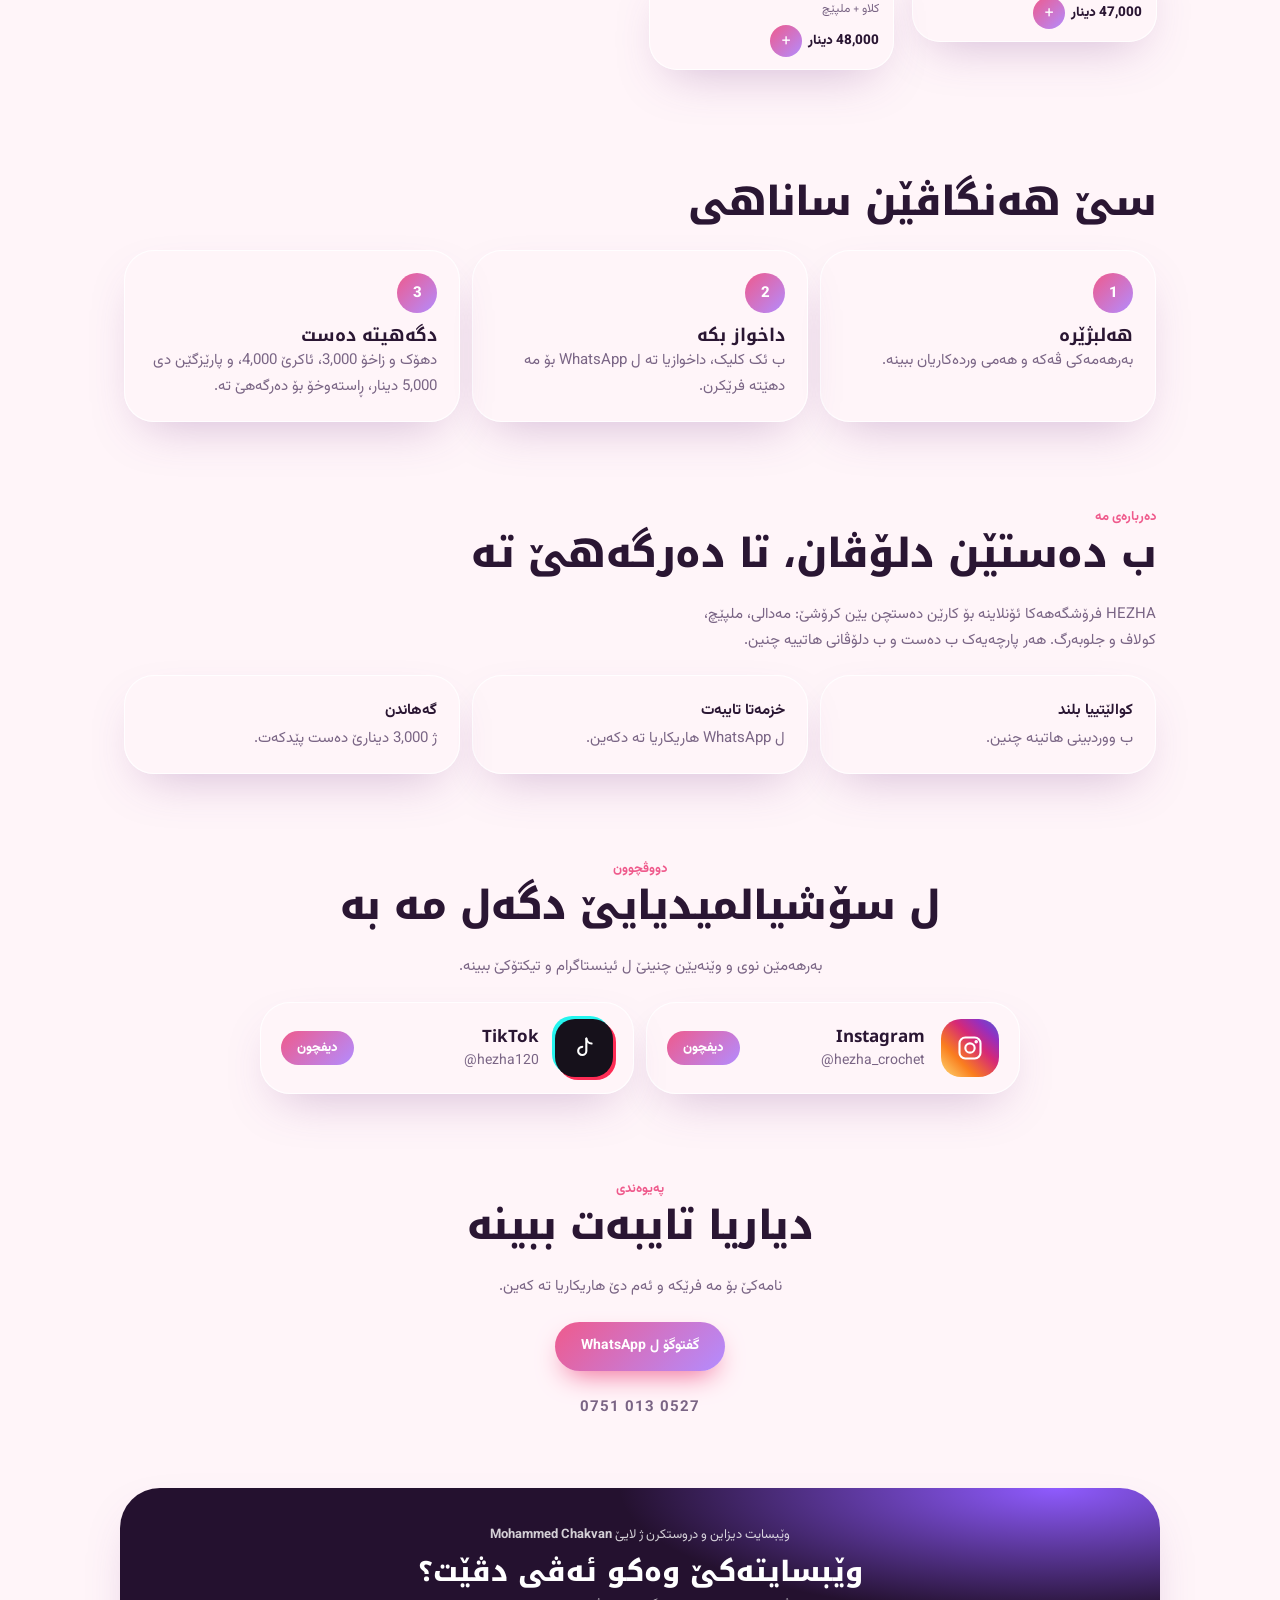
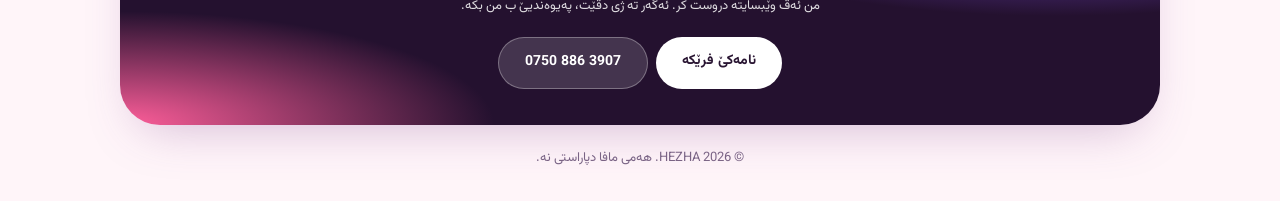
==== commit 54987bb2: "Add files via upload" ====
--- a/index.html
+++ b/index.html
@@ -151,6 +151,7 @@
       <div class="card-meta"><b id="mPrice"></b></div>
       <p id="mDesc"></p>
       <p class="set-items" id="mItems" hidden></p>
+      <label class="zone-box"><span data-i18n="whereLive"></span><select class="zone-select" id="mZone"></select></label>
       <p class="deliv-chip" id="mDeliv"></p>
       <div class="actions">
         <button class="btn-pink" id="mAdd" onclick="addCurrent()"></button>
@@ -168,6 +169,7 @@
       <h3 id="cartTitle" data-i18n="cartTitle"></h3>
       <div class="cart-list" id="cartItems"></div>
       <div class="cart-foot" id="cartFoot" hidden>
+        <label class="zone-box"><span data-i18n="whereLive"></span><select class="zone-select" id="cartZone"></select></label>
         <div class="cart-sum">
           <div><span data-i18n="subtotal"></span><b id="sumSub"></b></div>
           <div><span data-i18n="delivLabel"></span><b id="sumDel"></b></div>
--- a/style.css
+++ b/style.css
@@ -273,3 +273,24 @@
 .thumbs button:hover{transform:translateY(-2px)}
 .thumbs button.on{border-color:var(--rose);opacity:1}
 .thumbs img{width:100%;height:100%;object-fit:cover;display:block}
+
+/* ===== v8: photo on top, name + price under it (photo is never covered) ===== */
+.card{aspect-ratio:auto;display:flex;flex-direction:column;border-radius:28px;background:color-mix(in srgb,var(--bg) 88%,transparent);border:1px solid var(--edge)}
+.card .pic{position:relative;flex:none;aspect-ratio:3/4;overflow:hidden;border-radius:27px 27px 0 0;background:linear-gradient(135deg,var(--a1),var(--a2))}
+.card .glass{position:static;inset:auto;flex:1;display:flex;flex-direction:column;justify-content:space-between;gap:2px;background:none;border:0;border-radius:0;padding:10px 14px 12px;text-align:start}
+.card .glass h3{font-size:14px;font-weight:700;display:-webkit-box;-webkit-line-clamp:2;-webkit-box-orient:vertical;overflow:hidden}
+.card .row{margin-top:2px}
+.card.noimg::before{content:none}
+.card.noimg .pic::before{content:"✿";position:absolute;inset:0;display:flex;align-items:center;justify-content:center;font-size:56px;color:var(--rose);opacity:.5}
+/* popup photo: show more of the picture */
+.sheet-img{aspect-ratio:3/4;max-height:62vh}
+
+/* ===== v9: delivery location ===== */
+.zone-box{align-self:stretch;width:100%;display:flex;flex-direction:column;gap:6px;margin-top:6px}
+.zone-box>span{font-weight:700;font-size:14px;color:var(--ink)}
+.zone-select{width:100%;appearance:none;-webkit-appearance:none;font-family:inherit;font-size:15px;font-weight:700;color:var(--ink);background-color:var(--glass);border:1.5px solid var(--rose);border-radius:99px;padding:12px 18px;padding-inline-end:46px;cursor:pointer;background-image:url("data:image/svg+xml,%3Csvg xmlns='http://www.w3.org/2000/svg' viewBox='0 0 24 24' fill='none' stroke='%23EF5A8C' stroke-width='2.4' stroke-linecap='round' stroke-linejoin='round'%3E%3Cpath d='M6 9l6 6 6-6'/%3E%3C/svg%3E");background-repeat:no-repeat;background-size:18px;background-position:left 16px center}
+html[dir=ltr] .zone-select{background-position:right 16px center}
+.zone-select option{color:#2A1633;background:#fff}
+.zone-select.shake{animation:shake .45s}
+@keyframes shake{20%,60%{transform:translateX(-7px)}40%,80%{transform:translateX(7px)}}
+.cart-foot .zone-box{margin:0 0 8px}
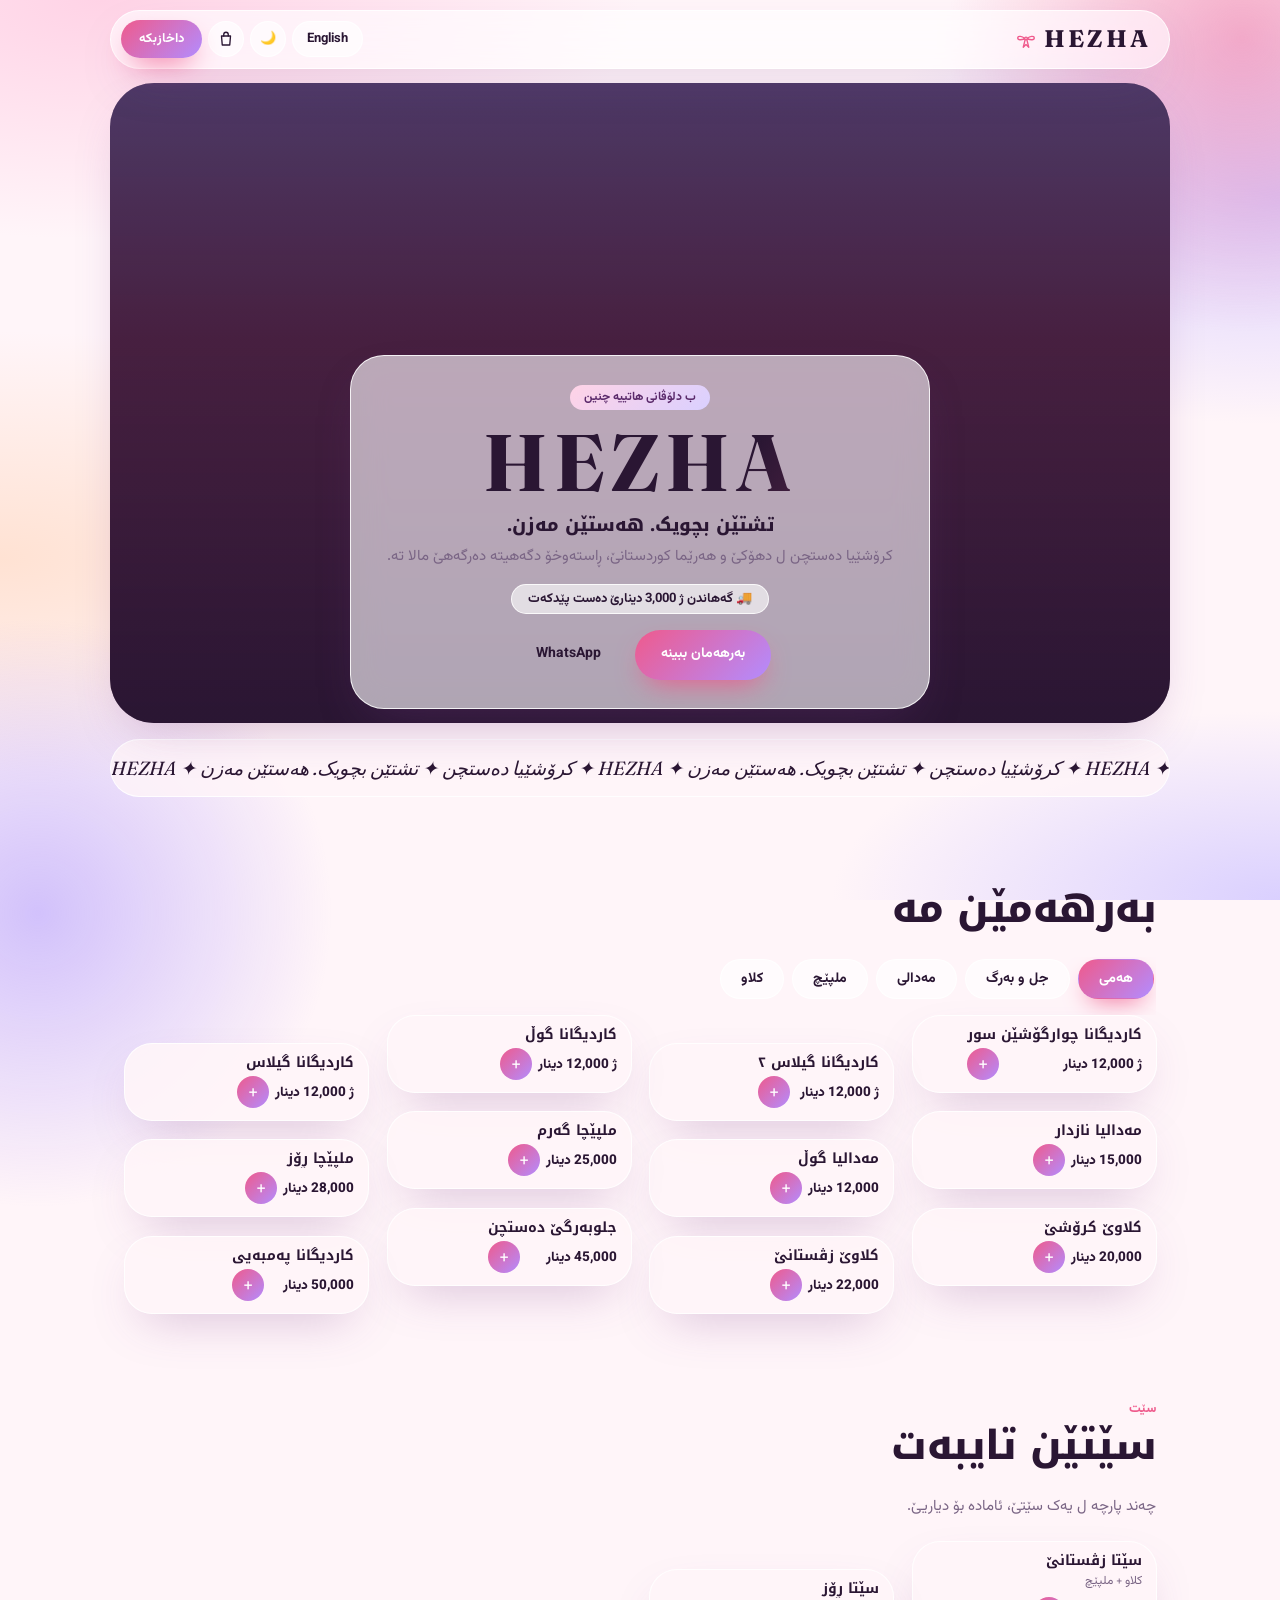
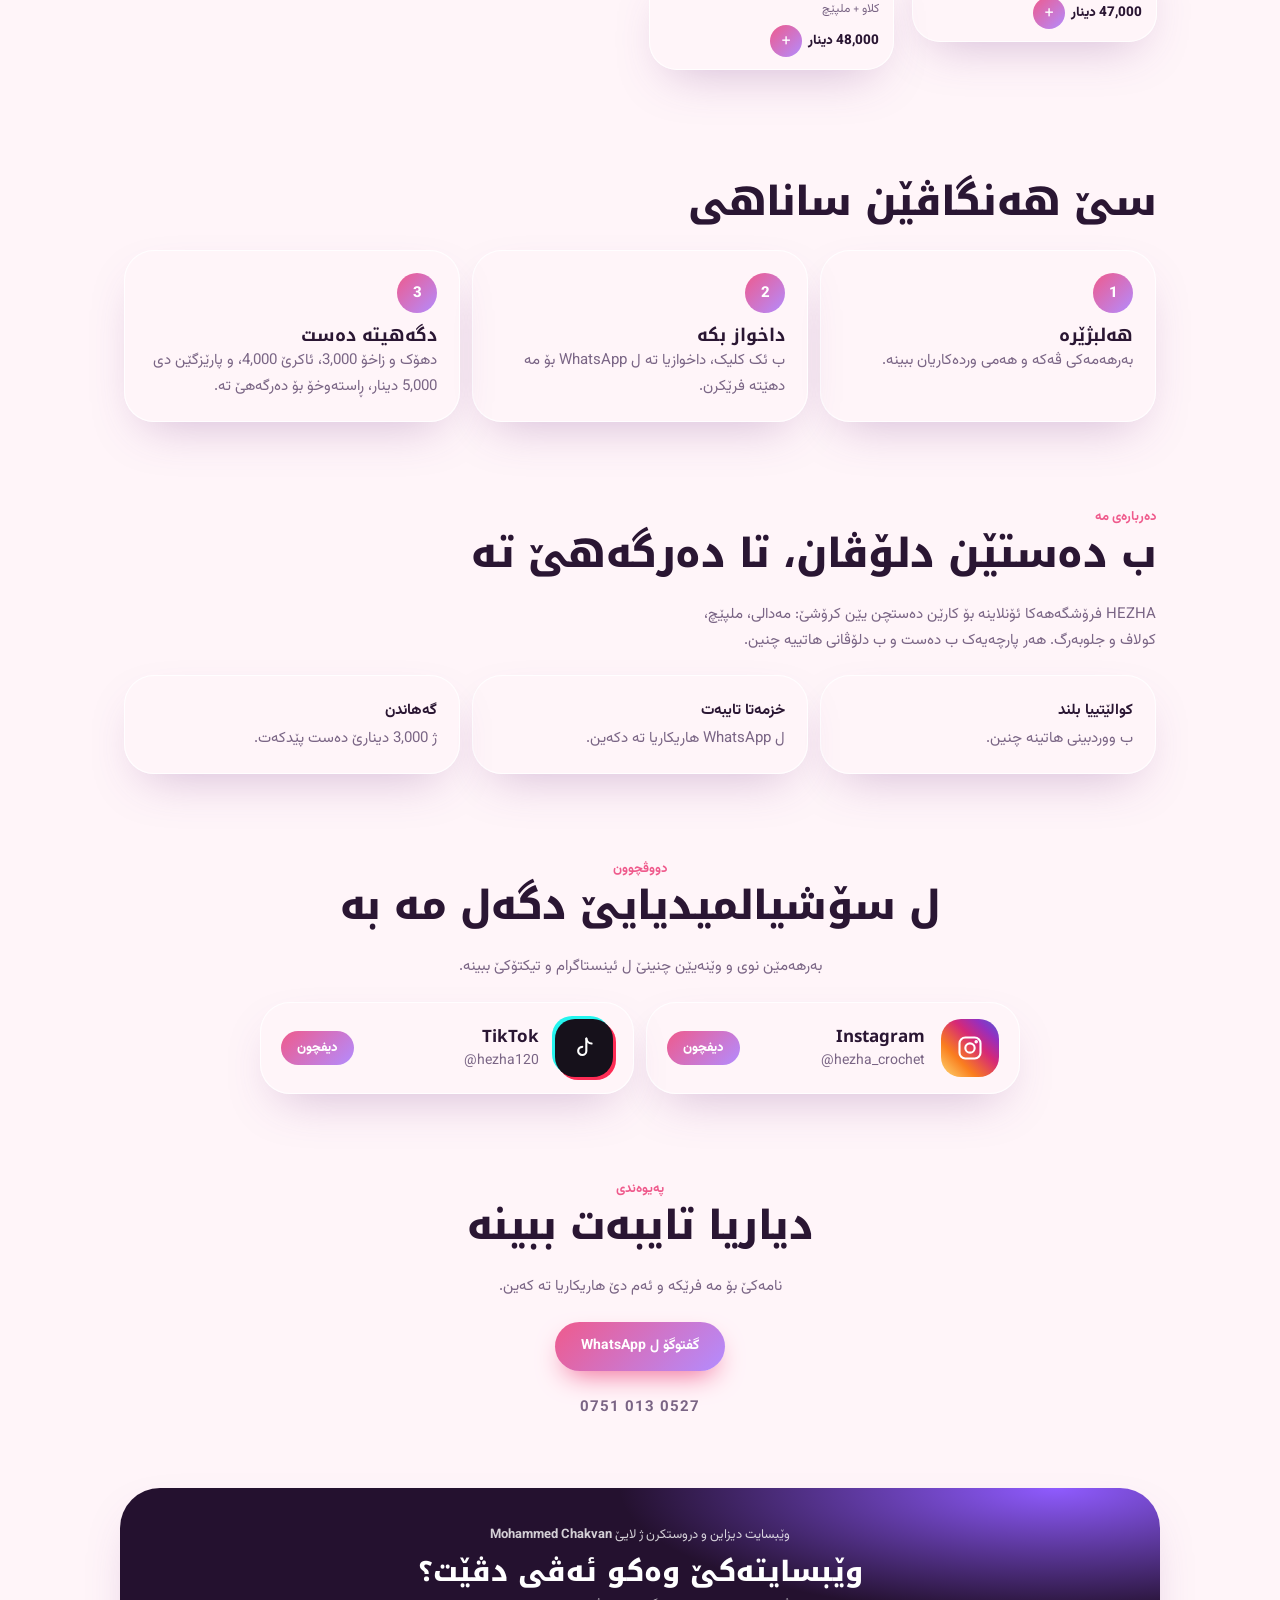
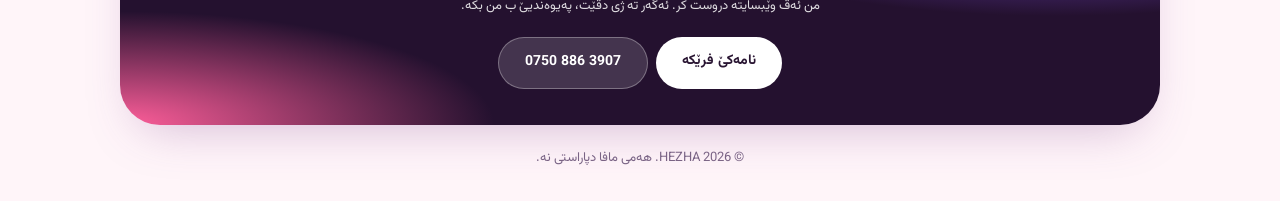
==== commit 441048dc: "Add files via upload" ====
--- a/index.html
+++ b/index.html
@@ -151,6 +151,7 @@
       <div class="card-meta"><b id="mPrice"></b></div>
       <p id="mDesc"></p>
       <p class="set-items" id="mItems" hidden></p>
+      <label class="zone-box" id="ageBox" hidden><span data-i18n="whichAge"></span><select class="zone-select" id="mAge"></select></label>
       <label class="zone-box"><span data-i18n="whereLive"></span><select class="zone-select" id="mZone"></select></label>
       <p class="deliv-chip" id="mDeliv"></p>
       <div class="actions">
--- a/style.css
+++ b/style.css
@@ -294,3 +294,6 @@
 .zone-select.shake{animation:shake .45s}
 @keyframes shake{20%,60%{transform:translateX(-7px)}40%,80%{transform:translateX(7px)}}
 .cart-foot .zone-box{margin:0 0 8px}
+
+/* ===== v10: hidden fix + age select ===== */
+[hidden]{display:none!important}
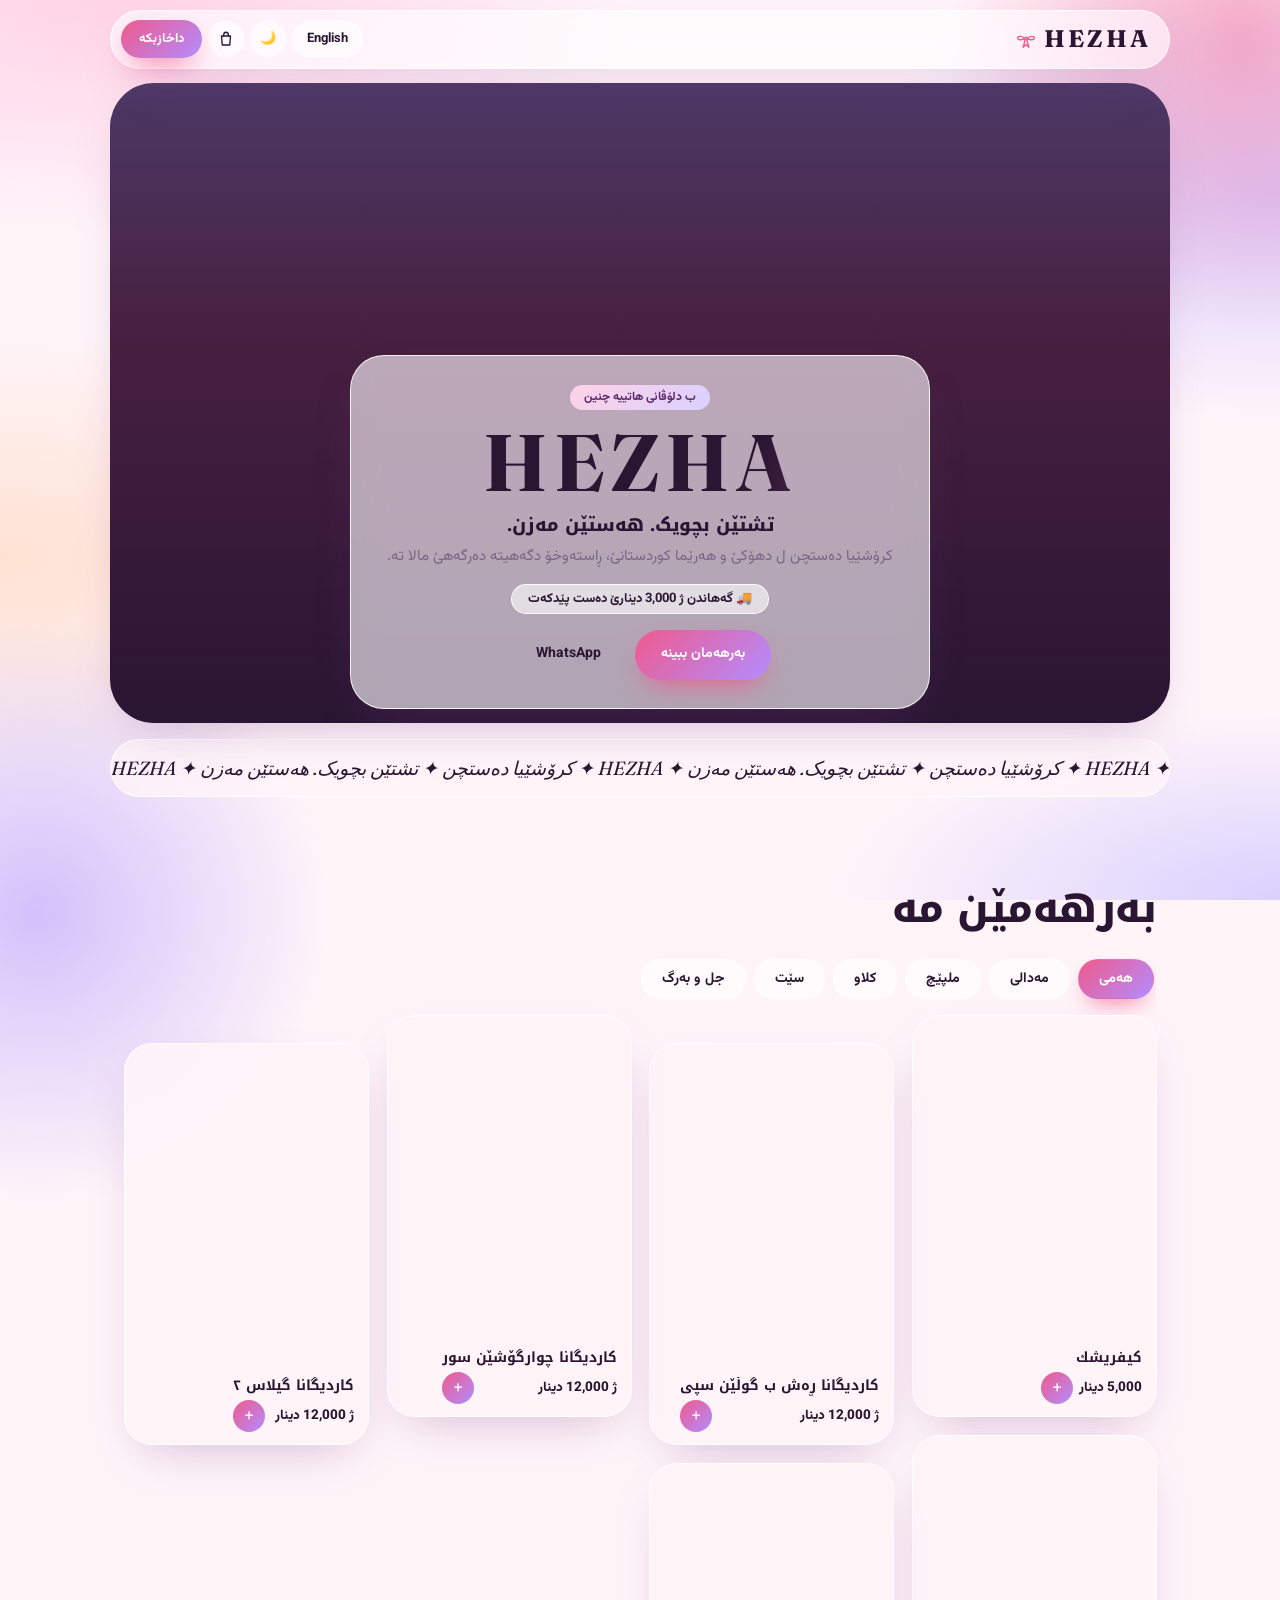
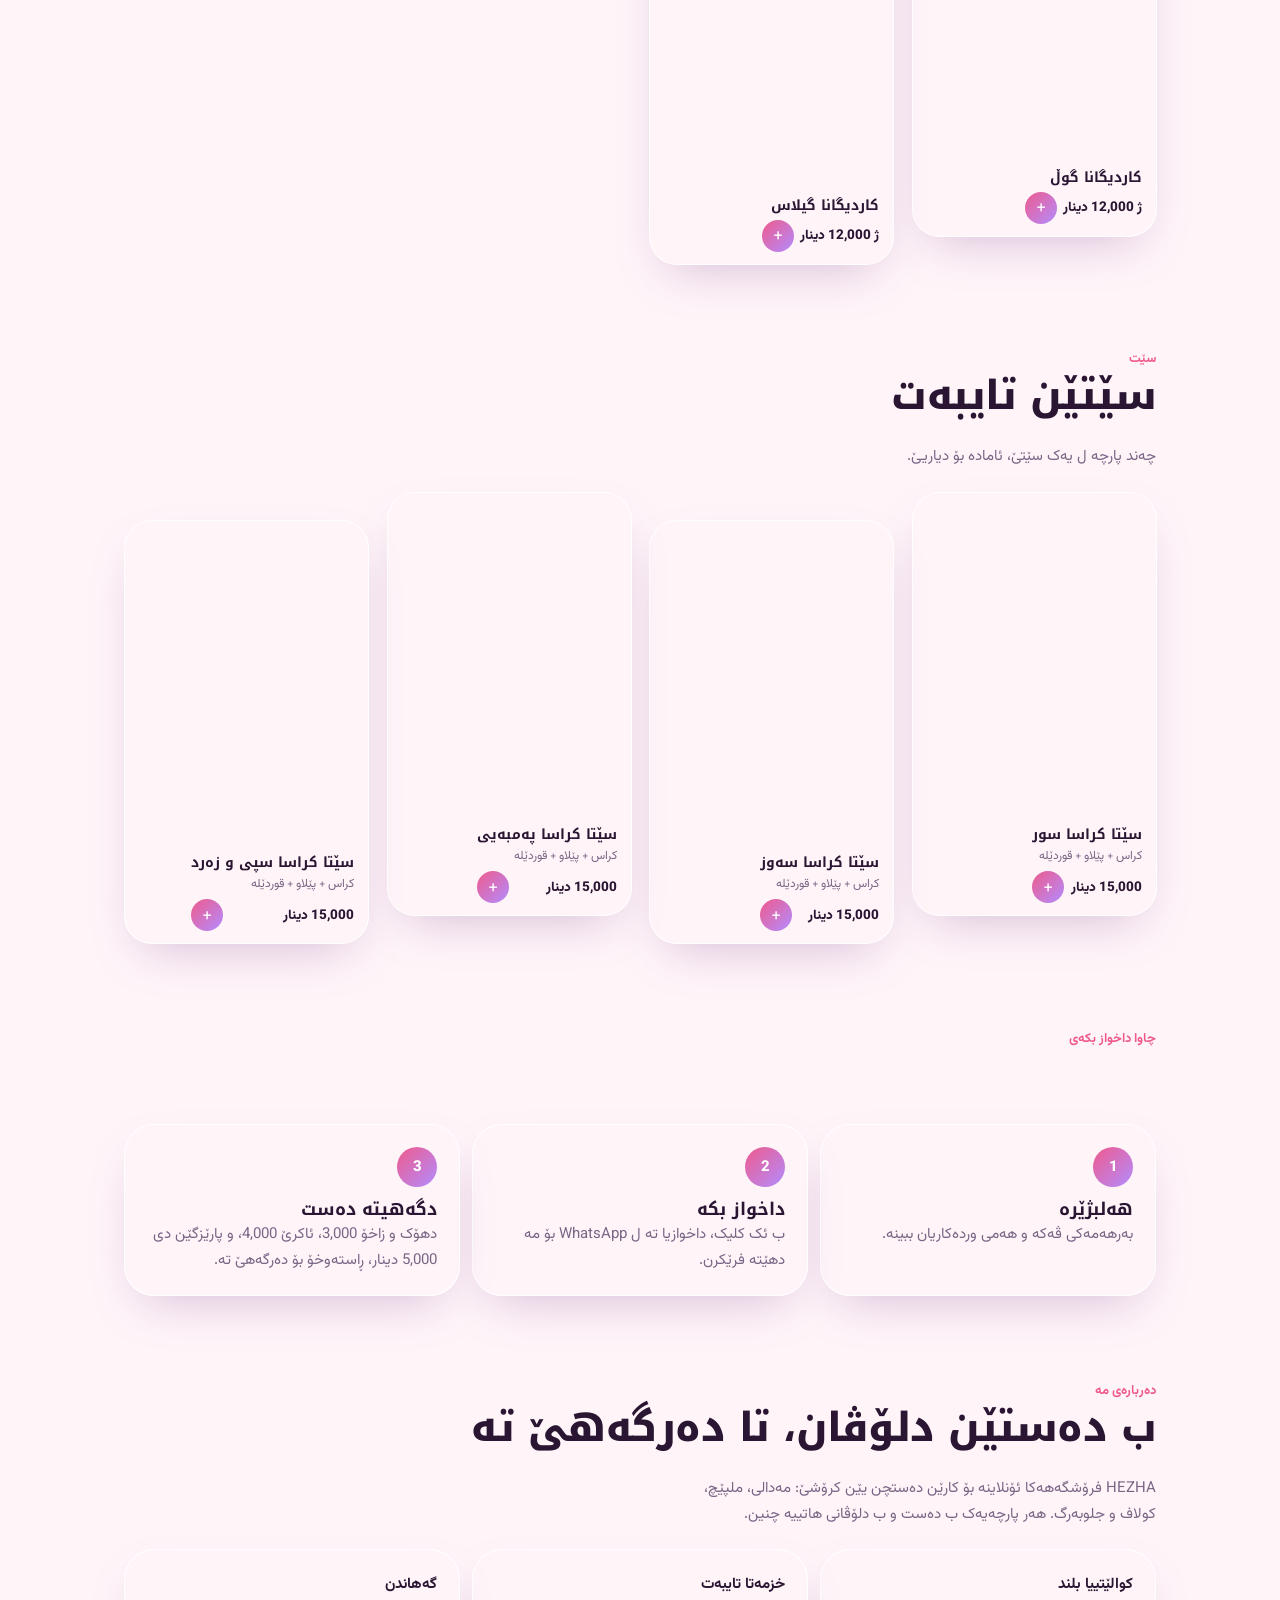
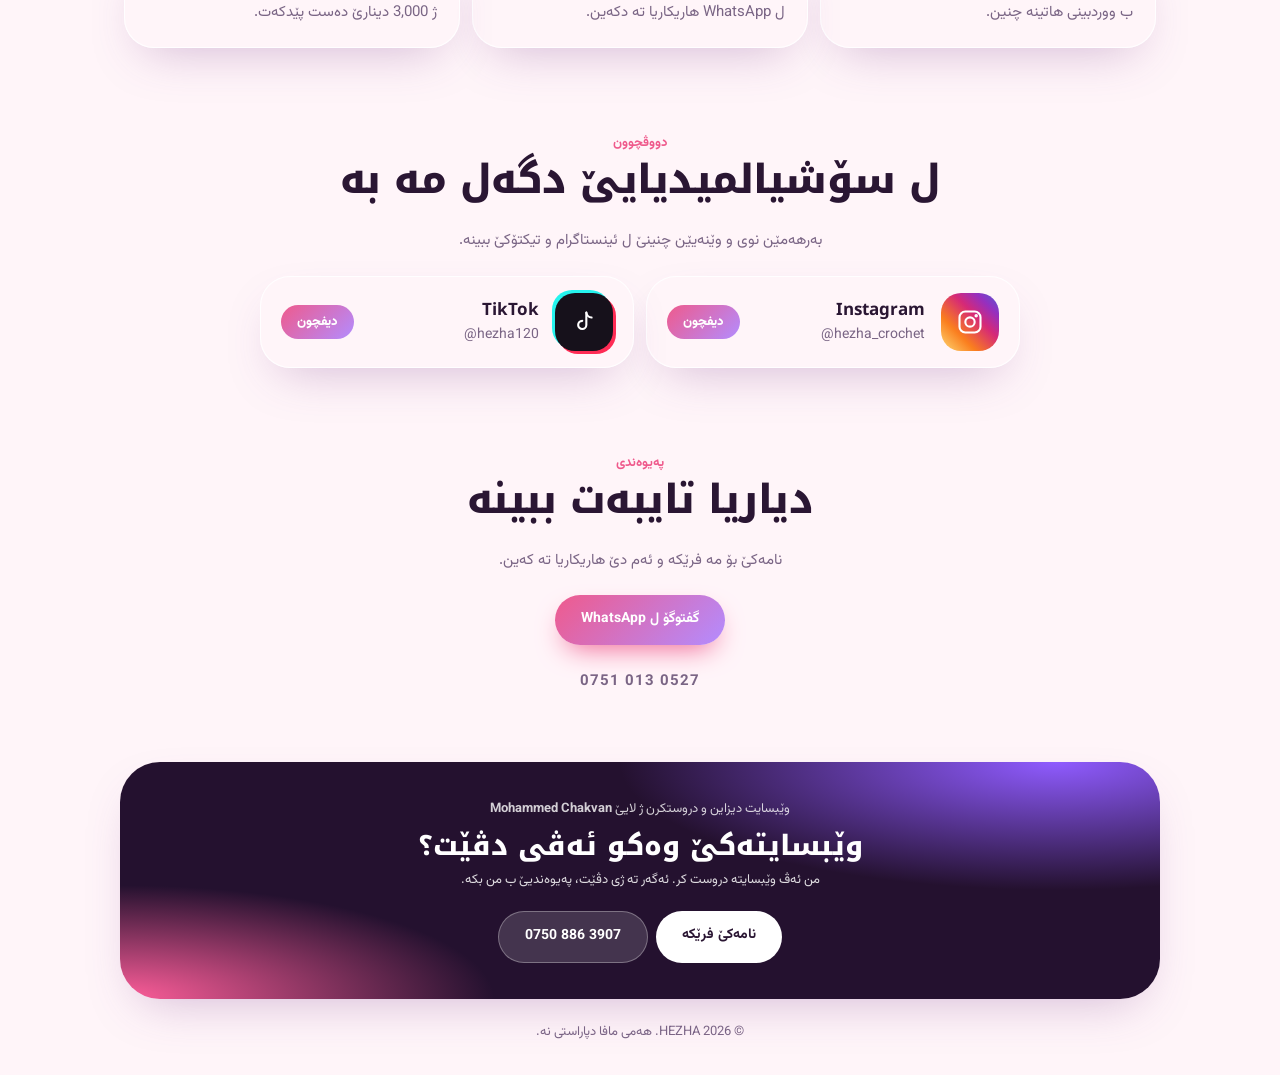
==== commit e6713e22: "Add files via upload" ====
--- a/index.html
+++ b/index.html
@@ -16,7 +16,7 @@
 <link rel="preconnect" href="https://fonts.googleapis.com">
 <link rel="preconnect" href="https://fonts.gstatic.com" crossorigin>
 <link href="https://fonts.googleapis.com/css2?family=Fraunces:wght@600;700&family=Noto+Kufi+Arabic:wght@600;800&family=Vazirmatn:wght@400;500;700&display=swap" rel="stylesheet">
-<link rel="stylesheet" href="style.css">
+<link rel="stylesheet" href="style.css?v=3">
 </head>
 <body id="top">
 
@@ -185,7 +185,7 @@
   </div>
 </div>
 
-<script src="products.js"></script>
-<script src="app.js"></script>
+<script src="products.js?v=3"></script>
+<script src="app.js?v=3"></script>
 </body>
 </html>
--- a/style.css
+++ b/style.css
@@ -297,3 +297,21 @@
 
 /* ===== v10: hidden fix + age select ===== */
 [hidden]{display:none!important}
+
+/* ===== v11: empty category ===== */
+.soon{grid-column:1/-1;padding:48px 0;font-weight:700}
+
+/* ===== fallback for older iPhones (iOS 14 and below): no aspect-ratio / color-mix ===== */
+@supports not (aspect-ratio:1){
+  .card .pic{height:0;padding-top:133.34%}
+  .sheet-img{height:0;padding-top:133.34%;max-height:none}
+  .sheet-img img{position:absolute;inset:0}
+}
+@supports not (background:color-mix(in srgb,red,blue)){
+  .card{background:rgba(24,12,34,.75)}
+}
+
+/* ===== v12: works on every iPhone (no aspect-ratio / inset needed for the photo box) ===== */
+.card .pic{aspect-ratio:auto;height:0;padding-top:133.34%}
+.card .pic img{position:absolute;top:0;left:0;right:0;bottom:0;width:100%;height:100%}
+.sheet-img img{top:0;left:0}
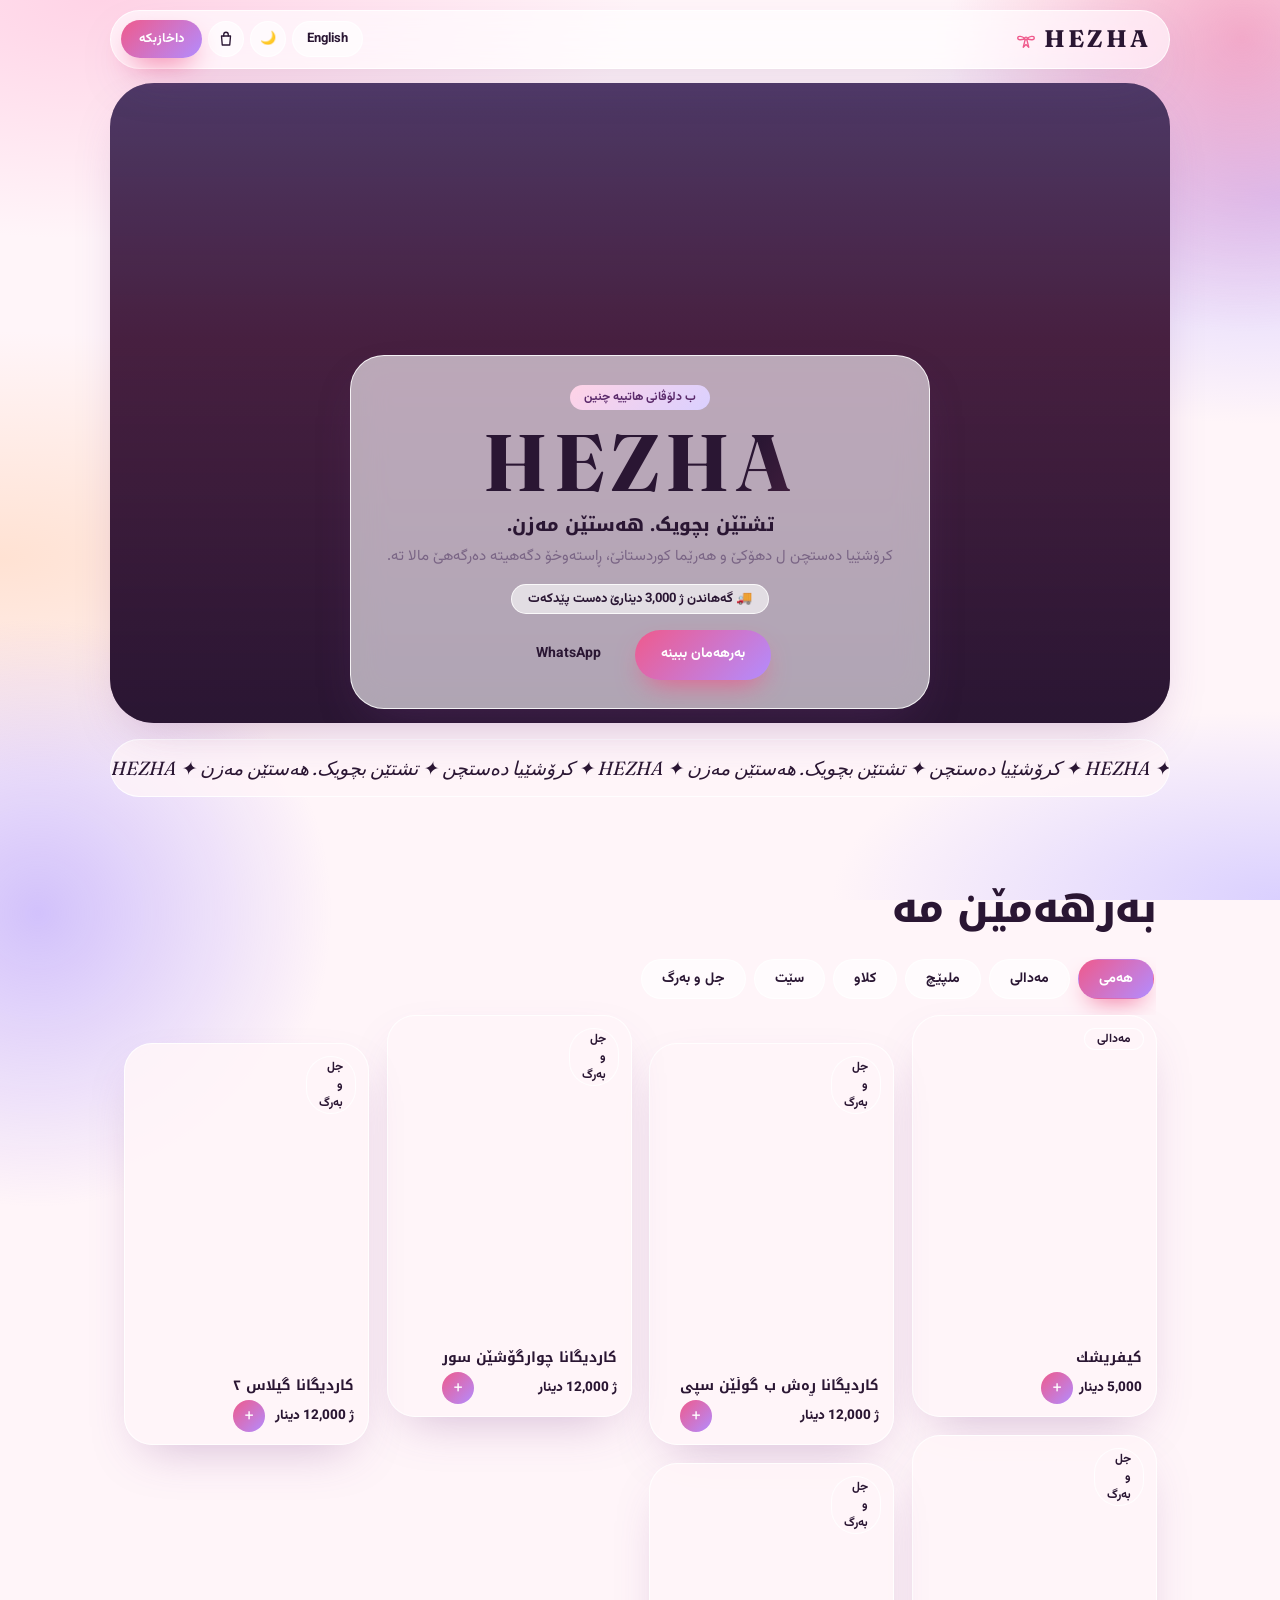
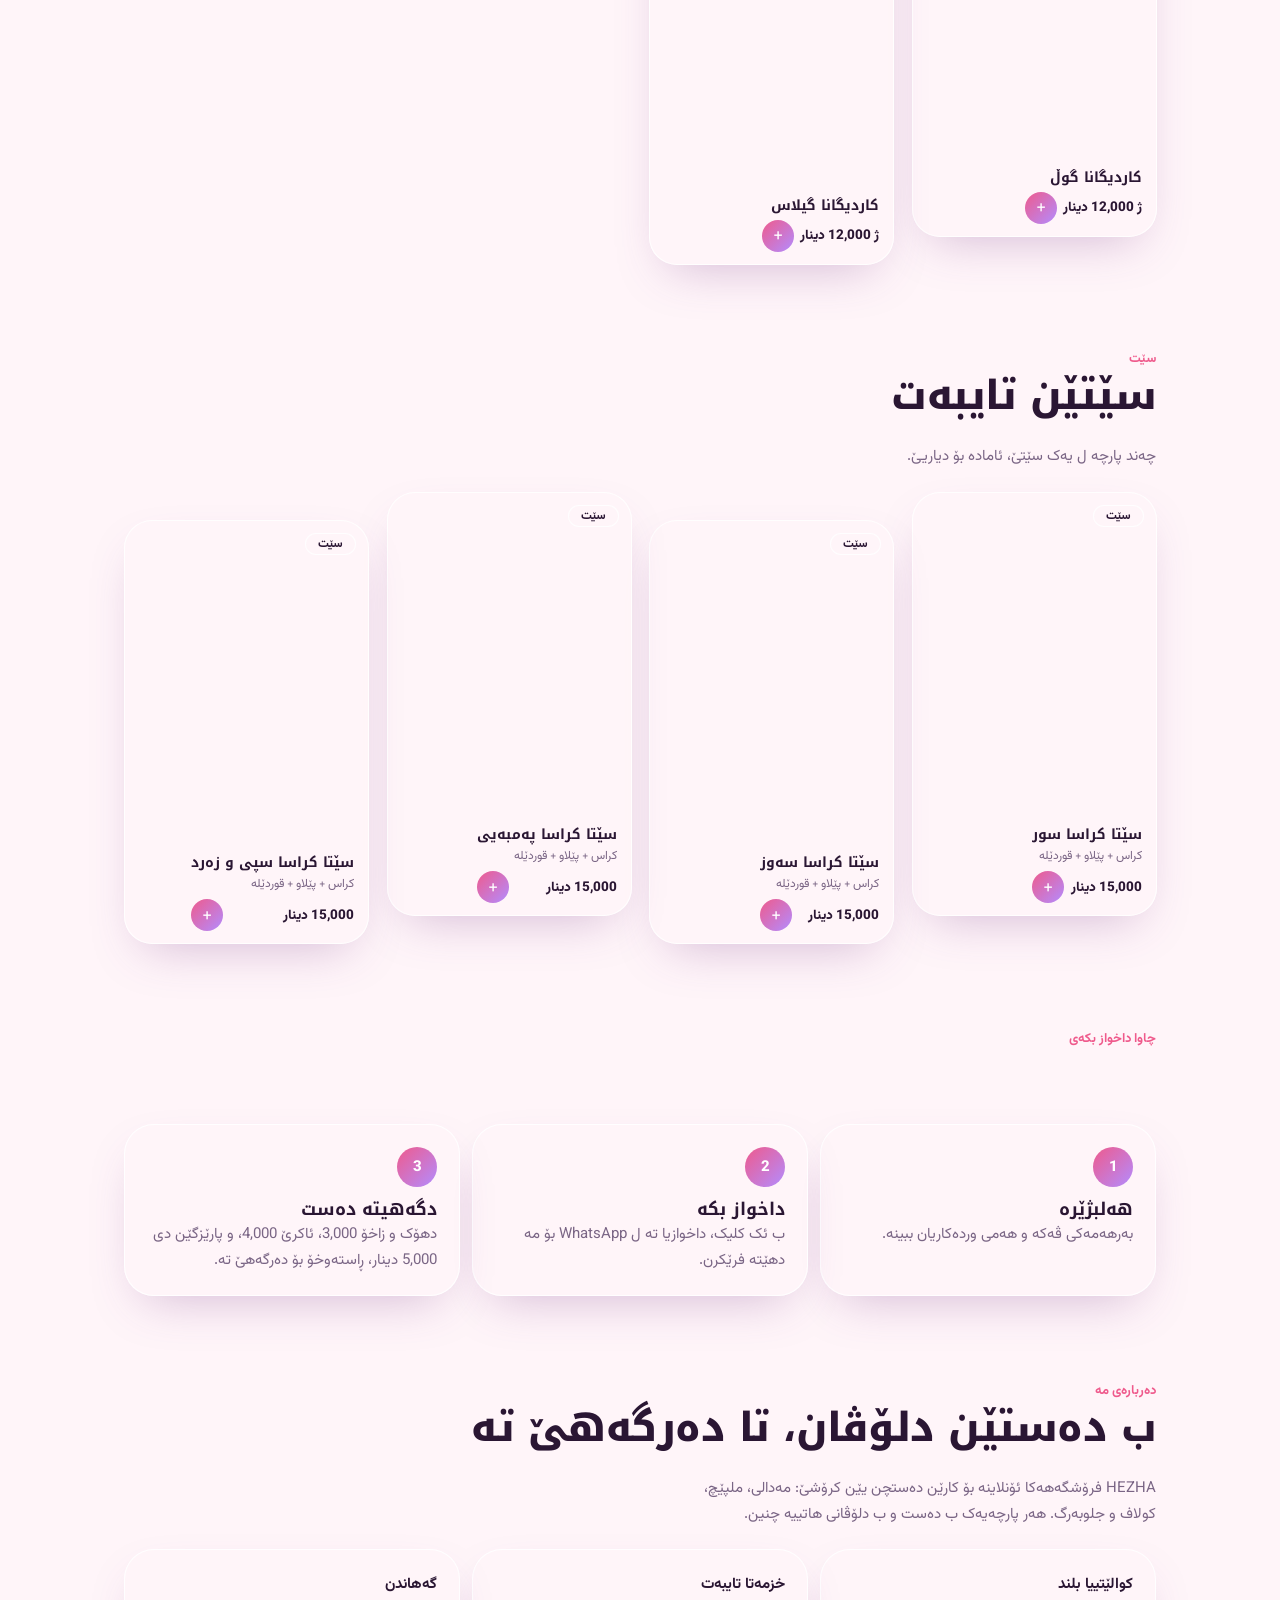
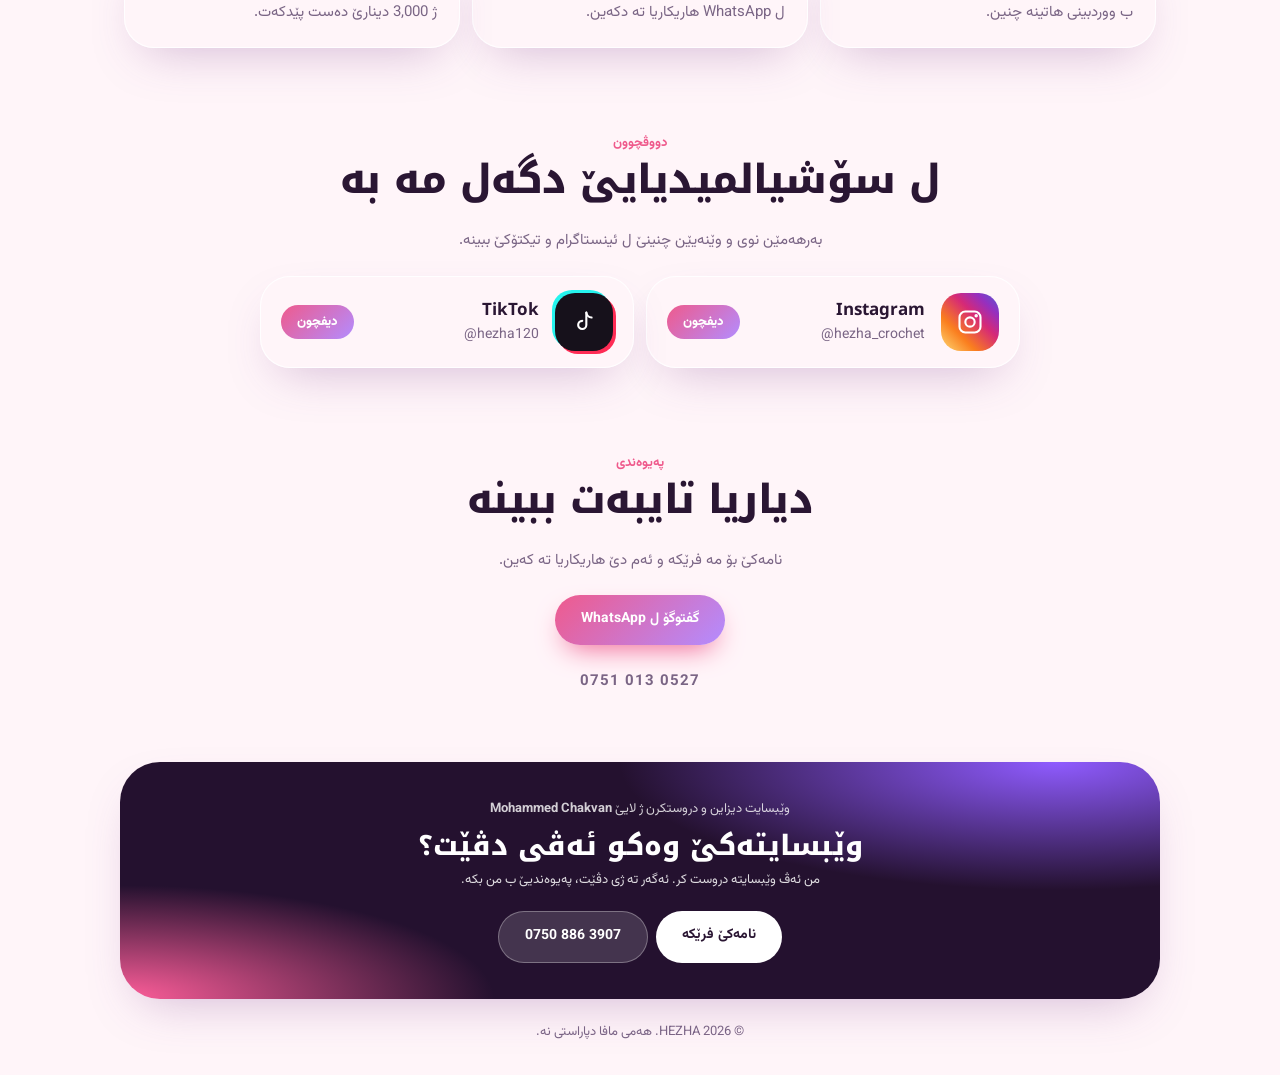
==== commit 9a0d8667: "Add files via upload" ====
--- a/index.html
+++ b/index.html
@@ -16,7 +16,7 @@
 <link rel="preconnect" href="https://fonts.googleapis.com">
 <link rel="preconnect" href="https://fonts.gstatic.com" crossorigin>
 <link href="https://fonts.googleapis.com/css2?family=Fraunces:wght@600;700&family=Noto+Kufi+Arabic:wght@600;800&family=Vazirmatn:wght@400;500;700&display=swap" rel="stylesheet">
-<link rel="stylesheet" href="style.css?v=3">
+<link rel="stylesheet" href="style.css?v=4">
 </head>
 <body id="top">
 
@@ -185,7 +185,7 @@
   </div>
 </div>
 
-<script src="products.js?v=3"></script>
-<script src="app.js?v=3"></script>
+<script src="products.js?v=4"></script>
+<script src="app.js?v=4"></script>
 </body>
 </html>
--- a/style.css
+++ b/style.css
@@ -315,3 +315,9 @@
 .card .pic{aspect-ratio:auto;height:0;padding-top:133.34%}
 .card .pic img{position:absolute;top:0;left:0;right:0;bottom:0;width:100%;height:100%}
 .sheet-img img{top:0;left:0}
+
+/* ===== v13: simplest possible photo box (no fade-in gating, no clipping tricks) ===== */
+.card .pic{overflow:visible;border-radius:0;background:none;isolation:isolate}
+.card .pic img{opacity:1!important;transform:none!important;border-radius:27px 27px 0 0;z-index:0}
+.card .pic .card-cat,.card .pic .badge-new,.card .pic .badge-sold{z-index:2}
+.card .pic.pic-bg{background-size:cover;background-position:center;border-radius:27px 27px 0 0}
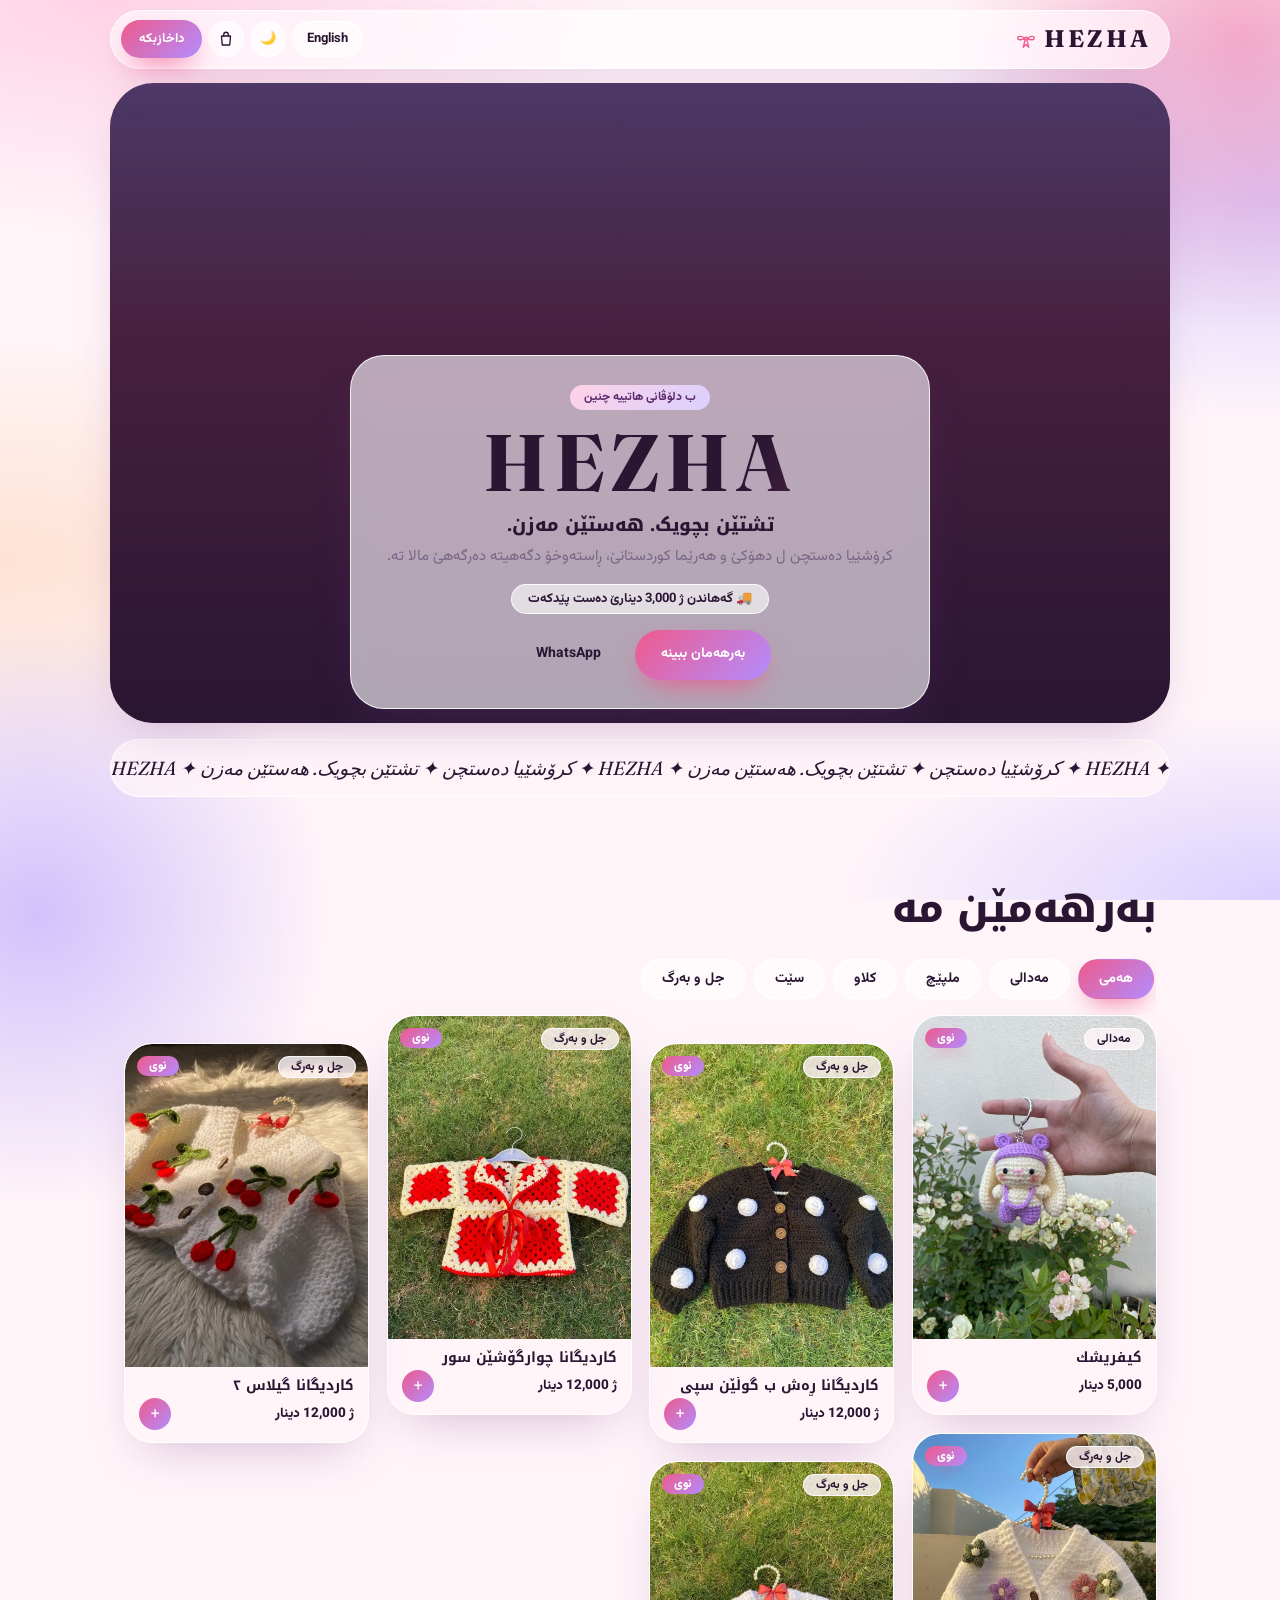
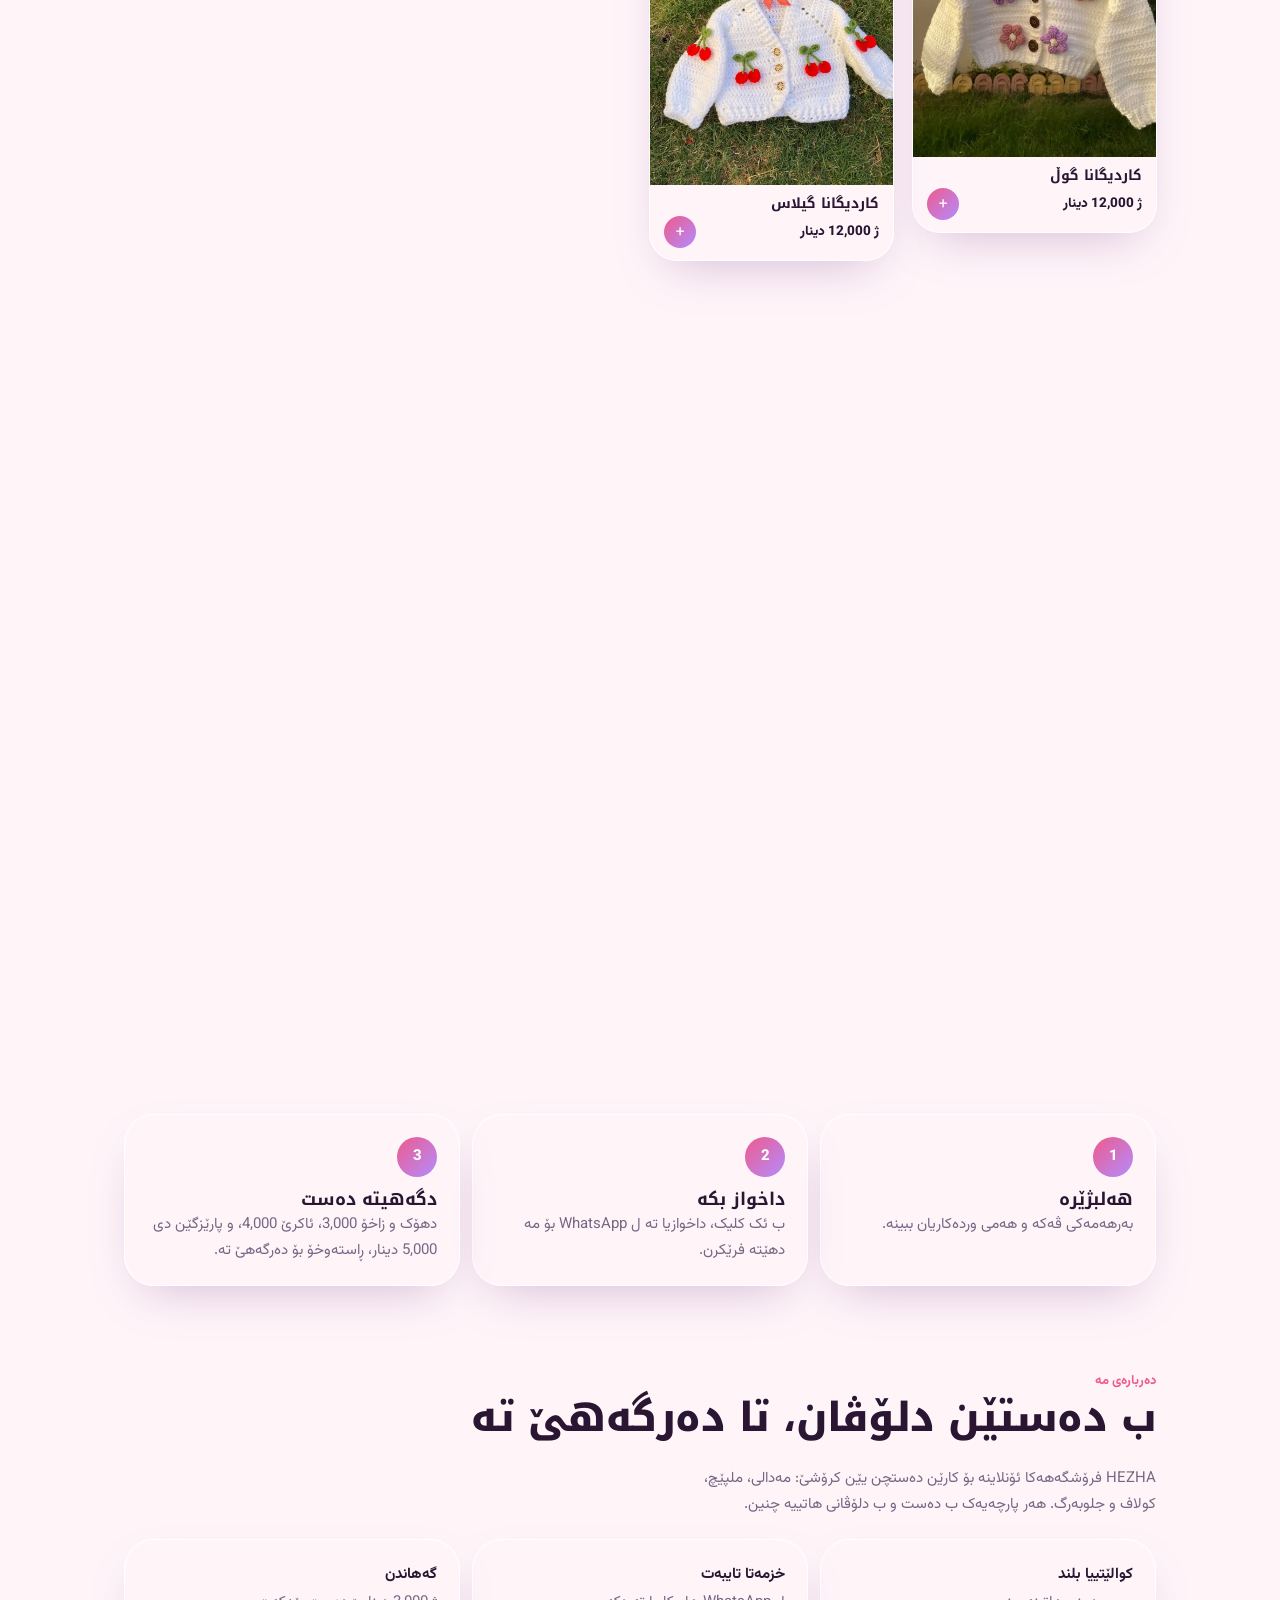
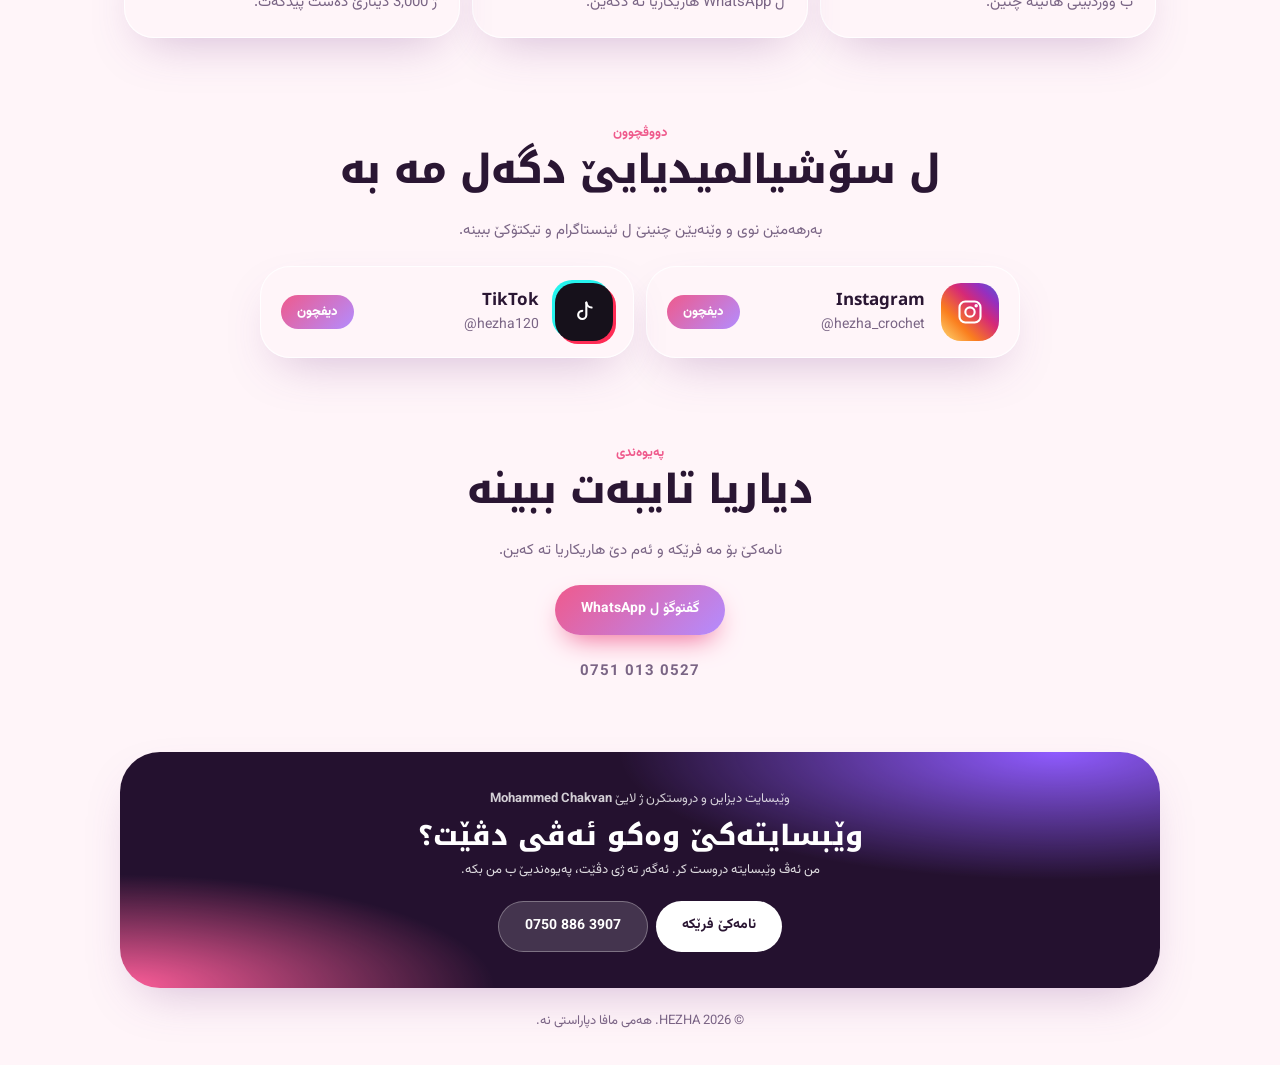
==== commit ce57375f: "Add files via upload" ====
--- a/index.html
+++ b/index.html
@@ -16,7 +16,7 @@
 <link rel="preconnect" href="https://fonts.googleapis.com">
 <link rel="preconnect" href="https://fonts.gstatic.com" crossorigin>
 <link href="https://fonts.googleapis.com/css2?family=Fraunces:wght@600;700&family=Noto+Kufi+Arabic:wght@600;800&family=Vazirmatn:wght@400;500;700&display=swap" rel="stylesheet">
-<link rel="stylesheet" href="style.css?v=4">
+<link rel="stylesheet" href="style.css?v=5">
 </head>
 <body id="top">
 
@@ -185,7 +185,7 @@
   </div>
 </div>
 
-<script src="products.js?v=4"></script>
-<script src="app.js?v=4"></script>
+<script src="products.js?v=5"></script>
+<script src="app.js?v=5"></script>
 </body>
 </html>
--- a/style.css
+++ b/style.css
@@ -321,3 +321,17 @@
 .card .pic img{opacity:1!important;transform:none!important;border-radius:27px 27px 0 0;z-index:0}
 .card .pic .card-cat,.card .pic .badge-new,.card .pic .badge-sold{z-index:2}
 .card .pic.pic-bg{background-size:cover;background-position:center;border-radius:27px 27px 0 0}
+
+/* ===== v14: card photo built like the popup photo (which works on old iPhones): plain blocks, no flex/absolute-image tricks ===== */
+#grid .card,#setGrid .card{display:block}
+#grid .card .pic,#setGrid .card .pic{display:block;position:relative;width:100%;height:0;padding:0;overflow:hidden;border-radius:27px 27px 0 0;aspect-ratio:auto;background-color:var(--a1)}
+#grid .card .pic img,#setGrid .card .pic img{position:static;display:block;width:100%;height:100%;object-fit:cover;opacity:1!important;transform:none!important;border-radius:0}
+#grid .card .glass,#setGrid .card .glass{display:block;position:static}
+#grid .card .pic .card-cat,#setGrid .card .pic .card-cat,#grid .card .pic .badge-new,#setGrid .card .pic .badge-new,#grid .card .pic .badge-sold,#setGrid .card .pic .badge-sold{position:absolute;top:12px;z-index:2}
+[dir=rtl] .card .pic .card-cat{right:12px;left:auto}
+[dir=rtl] .card .pic .badge-new,[dir=rtl] .card .pic .badge-sold{left:12px;right:auto}
+[dir=ltr] .card .pic .card-cat{left:12px;right:auto}
+[dir=ltr] .card .pic .badge-new,[dir=ltr] .card .pic .badge-sold{right:12px;left:auto}
+@supports (aspect-ratio:1){
+  #grid .card .pic,#setGrid .card .pic{height:auto;aspect-ratio:3/4}
+}
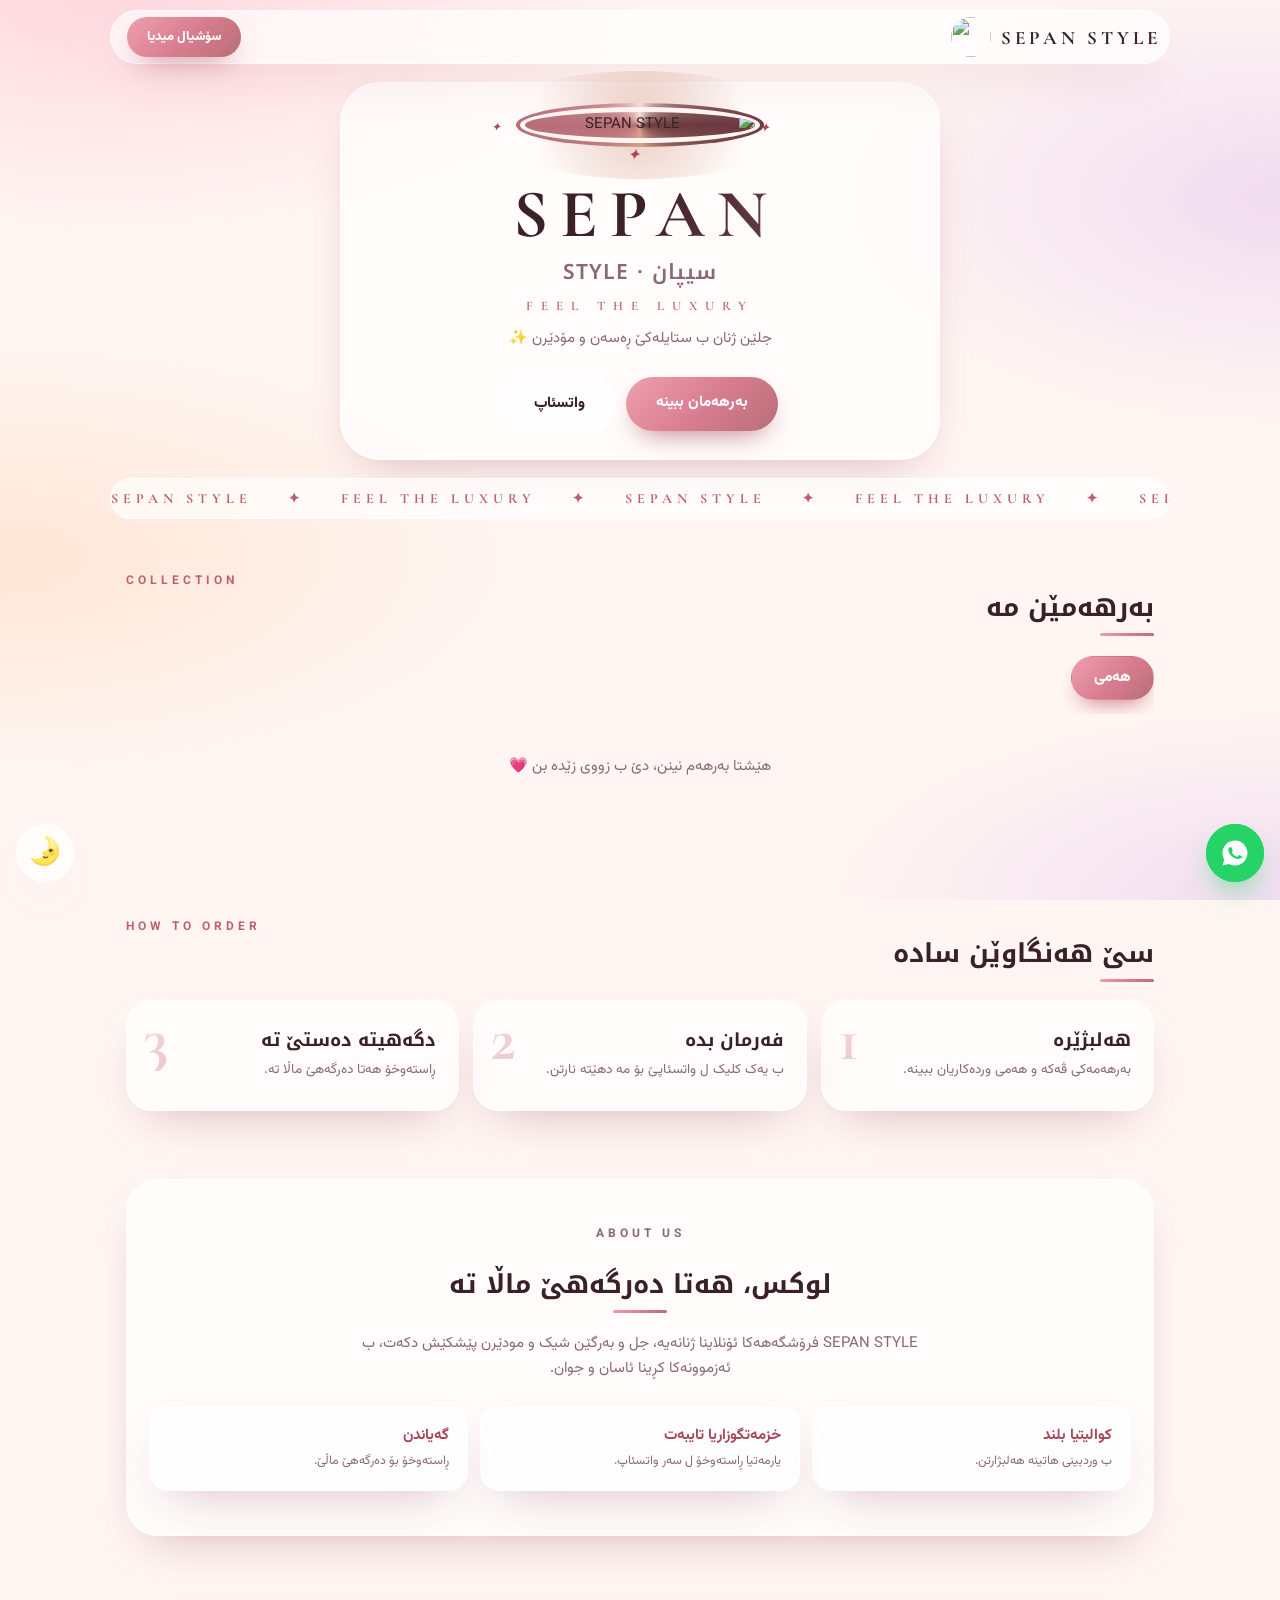
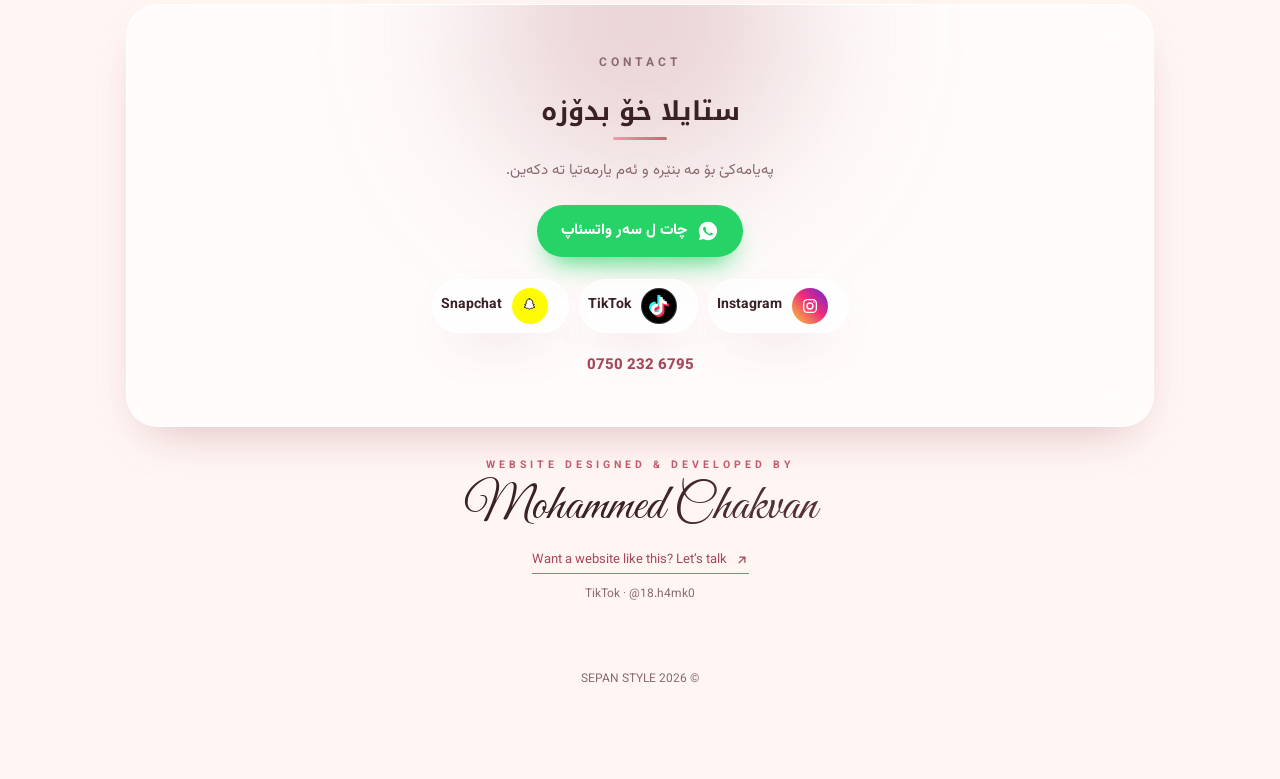
==== commit a81ef84e: "Add files via upload" ====
--- a/index.html
+++ b/index.html
@@ -1,191 +1,201 @@
 <!DOCTYPE html>
-<html lang="ku" dir="rtl">
-<head>
-<meta charset="UTF-8">
-<meta name="viewport" content="width=device-width, initial-scale=1, viewport-fit=cover">
-<title>HEZHA | Handmade Crochet</title>
-<meta name="description" content="HEZHA: کرۆشێیا دەستچن ل دهۆکێ و هەرێما کوردستانێ. Handmade crochet delivered across Duhok and the Kurdistan Region.">
-<meta name="theme-color" content="#EF5A8C">
-<meta property="og:type" content="website">
-<meta property="og:title" content="HEZHA | Handmade Crochet">
-<meta property="og:description" content="تشتێن بچویک. هەستێن مەزن. Little things. Big feelings.">
-<meta property="og:image" content="https://images.unsplash.com/photo-1584992236310-6edddc08acff?auto=format&fit=crop&w=1200&q=80">
-<meta property="og:locale" content="ku">
-<meta name="twitter:card" content="summary_large_image">
-<script>document.documentElement.classList.add("js")</script>
-<link rel="preconnect" href="https://fonts.googleapis.com">
-<link rel="preconnect" href="https://fonts.gstatic.com" crossorigin>
-<link href="https://fonts.googleapis.com/css2?family=Fraunces:wght@600;700&family=Noto+Kufi+Arabic:wght@600;800&family=Vazirmatn:wght@400;500;700&display=swap" rel="stylesheet">
-<link rel="stylesheet" href="style.css?v=5">
-</head>
-<body id="top">
+<html lang="ku" dir="rtl"><head><meta charset="UTF-8">
+<meta name="viewport" content="width=device-width,initial-scale=1,viewport-fit=cover">
+<title>SEPAN STYLE | سیپان</title>
+<meta name="description" content="SEPAN STYLE – فرۆشگەهەکا ئۆنلاینا ژنانە، جلێن شیک و مودێرن">
+<meta property="og:title" content="SEPAN STYLE | سیپان"><meta property="og:image" content="logo.png">
+<meta name="theme-color" content="#FFF6F3">
+<link rel="icon" href="favicon.png">
+<link href="https://fonts.googleapis.com/css2?family=Great+Vibes&family=Noto+Kufi+Arabic:wght@600;800&family=Vazirmatn:wght@400;500;700&family=Cormorant+Garamond:wght@600;700&display=swap" rel="stylesheet">
+<script>document.documentElement.classList.add("js");try{if(localStorage.getItem("theme")==="dark")document.documentElement.classList.add("dark")}catch(e){}</script><style>
+:root{--bg:#0F0A0B;--ink:#FAF1EC;--mute:#B4A29E;--r1:#F9DFD3;--r2:#D9A08C;--r3:#B76E79;--g:linear-gradient(135deg,#F9DFD3,#D9A08C 50%,#B76E79);--glass:rgba(255,255,255,.05);--edge:rgba(255,255,255,.1)}
+*{box-sizing:border-box;margin:0;padding:0;-webkit-tap-highlight-color:transparent}
+html{scroll-behavior:smooth;scroll-padding-top:90px}
+body{color:var(--ink);font:15px/1.7 Vazirmatn,sans-serif;background:var(--bg);overflow-x:hidden}
+h1,h2,h3{font-family:'Noto Kufi Arabic',sans-serif;line-height:1.3}
+a{color:inherit;text-decoration:none}button{font:inherit;border:0;background:none;cursor:pointer;color:inherit}
+.orb{position:fixed;border-radius:50%;filter:blur(90px);z-index:-1;pointer-events:none;animation:fl 14s ease-in-out infinite alternate}
+.o1{width:380px;height:380px;background:rgba(183,110,121,.35);top:-120px;inset-inline-end:-80px}
+.o2{width:320px;height:320px;background:rgba(217,160,140,.22);bottom:5%;inset-inline-start:-100px;animation-delay:-6s}
+@keyframes fl{to{transform:translate(40px,60px) scale(1.2)}}
+.gl{background:var(--glass);backdrop-filter:blur(22px);-webkit-backdrop-filter:blur(22px);border:1px solid var(--edge)}
+header{position:sticky;top:calc(10px + env(safe-area-inset-top,0px));z-index:30;width:calc(100% - 20px);max-width:1060px;margin:10px auto 0;display:flex;justify-content:space-between;align-items:center;padding:6px 8px 6px 16px;border-radius:99px;background:rgba(15,10,11,.65);transition:box-shadow .3s,background .3s;animation:dn .8s both}
+header.sc2{box-shadow:0 14px 40px -14px #000;background:rgba(15,10,11,.88)}
+@keyframes dn{from{opacity:0;transform:translateY(-20px)}}
+.brand{display:flex;align-items:center;gap:10px;font:700 19px 'Cormorant Garamond',serif;letter-spacing:4px;direction:ltr}
+.brand img{width:40px;height:40px;border-radius:50%}
+.btn{position:relative;overflow:hidden;display:inline-block;padding:13px 30px;border-radius:99px;background:var(--g);color:#24100f;font-weight:800;text-align:center;box-shadow:0 14px 30px -12px rgba(217,160,140,.85);transition:transform .25s,box-shadow .25s}
+.btn::after{content:"";position:absolute;top:0;bottom:0;width:60px;left:-100px;background:linear-gradient(100deg,transparent,rgba(255,255,255,.65),transparent);transform:skewX(-20deg);animation:sh 4s infinite}
+@keyframes sh{40%,100%{left:130%}}
+.btn:hover{transform:translateY(-3px)}.btn:active{transform:scale(.97)}.btn.sm{padding:9px 20px;font-size:13px}
+.btn.g{background:var(--glass);color:var(--ink);border:1px solid var(--edge);box-shadow:none}.btn.g::after{display:none}
+.hero{text-align:center;padding:44px 20px 24px;max-width:640px;margin:0 auto}
+.hero>*{animation:up .9s cubic-bezier(.2,.8,.2,1) both}
+.hero>:nth-child(2){animation-delay:.15s}.hero>:nth-child(3){animation-delay:.28s}.hero>:nth-child(4){animation-delay:.4s}.hero>:nth-child(5){animation-delay:.52s}
+@keyframes up{from{opacity:0;transform:translateY(30px)}}
+.logo{position:relative;width:min(60vw,240px);margin:0 auto 28px;animation-name:up,bob;animation-duration:.9s,6s;animation-delay:0s,1s;animation-iteration-count:1,infinite;animation-timing-function:ease,ease-in-out;animation-direction:normal,alternate}
+@keyframes bob{to{transform:translateY(-10px)}}
+.logo::before{content:"";position:absolute;inset:-4px;border-radius:50%;background:conic-gradient(#F9DFD3,#6b3a40,#D9A08C,#B76E79,#F9DFD3);animation:spin 8s linear infinite}
+.logo::after{content:"";position:absolute;inset:-36px;border-radius:50%;background:radial-gradient(circle,rgba(217,160,140,.5),transparent 65%);z-index:-1;animation:pulse 3.5s ease-in-out infinite}
+@keyframes spin{to{transform:rotate(360deg)}}@keyframes pulse{50%{transform:scale(1.12);opacity:.7}}
+.logo img{position:relative;width:100%;border-radius:50%;display:block;border:5px solid var(--bg)}
+.sp{position:absolute;color:var(--r1);font-size:16px;animation:tw 2.8s ease-in-out infinite}
+.sp:nth-child(1){top:4%;inset-inline-start:-8%}.sp:nth-child(2){top:30%;inset-inline-end:-12%;animation-delay:.9s;font-size:12px}.sp:nth-child(3){bottom:6%;inset-inline-start:-4%;animation-delay:1.7s;font-size:13px}
+@keyframes tw{0%,100%{opacity:0;transform:scale(.4) rotate(0)}50%{opacity:1;transform:scale(1.2) rotate(90deg)}}
+.txt{background:linear-gradient(110deg,#F9DFD3 20%,#fff 40%,#D9A08C 60%,#B76E79 80%);background-size:250% 100%;-webkit-background-clip:text;background-clip:text;color:transparent;animation:ms 6s linear infinite}
+@keyframes ms{to{background-position:-250% 0}}
+.hero .en{font:700 clamp(42px,13vw,68px)/1 'Cormorant Garamond',serif;letter-spacing:12px;padding-inline-start:12px;direction:ltr}
+.hero h1{font-size:21px;font-weight:600;letter-spacing:1px;color:var(--mute);margin:10px 0 12px}
+.hero p{color:var(--mute);margin-bottom:26px}.row{display:flex;gap:10px;justify-content:center;flex-wrap:wrap}
+.mq{overflow:hidden;margin:22px 0;border-block:1px solid var(--edge);padding:11px 0;direction:ltr}
+.mq div{display:flex;gap:36px;width:max-content;animation:mq 26s linear infinite;font:700 14px 'Cormorant Garamond',serif;letter-spacing:5px;color:var(--r2)}
+@keyframes mq{to{transform:translateX(-50%)}}
+section{max-width:1060px;margin:0 auto;padding:34px 16px}
+.lbl{color:var(--r2);font-weight:700;font-size:12px;letter-spacing:4px;direction:ltr;text-align:start}
+h2{font-size:26px;margin-bottom:18px}
+h2::after{content:"";display:block;width:54px;height:3px;border-radius:9px;background:var(--g);margin-top:8px}
+.js .rv{opacity:0;transform:translateY(32px);transition:opacity .8s cubic-bezier(.2,.8,.2,1),transform .8s cubic-bezier(.2,.8,.2,1);transition-delay:calc(var(--i,0)*70ms)}.js .rv.in{opacity:1;transform:none}
+.filters{display:flex;gap:8px;overflow-x:auto;padding:2px 0 14px;scrollbar-width:none}
+.filters button{white-space:nowrap;padding:8px 22px;border-radius:99px;background:var(--glass);border:1px solid var(--edge);color:var(--mute);transition:.25s}
+.filters button.on{background:var(--g);color:#24100f;font-weight:800;border-color:transparent;box-shadow:0 10px 22px -10px var(--r2)}
+.grid{display:grid;grid-template-columns:repeat(2,1fr);gap:12px}
+@media(min-width:760px){.grid{grid-template-columns:repeat(4,1fr);gap:20px}}
+.card{background:var(--glass);border:1px solid var(--edge);border-radius:24px;overflow:hidden;text-align:start;position:relative;transition:transform .35s cubic-bezier(.2,.8,.2,1),border-color .3s,box-shadow .3s}
+.card:hover{transform:translateY(-8px);border-color:rgba(217,160,140,.55);box-shadow:0 30px 50px -26px rgba(183,110,121,.7)}
+.ph{aspect-ratio:3/4;background:linear-gradient(160deg,#2c1f20,#171011);display:grid;place-items:center;font-size:42px;overflow:hidden}
+.ph img{width:100%;height:100%;object-fit:cover;transition:transform .6s}.card:hover .ph img{transform:scale(1.08)}
+.card .t{padding:12px 14px 16px}.card b{display:block;font-size:14px}.pr{color:var(--r1);font-weight:700;font-size:13.5px}
+.tag{position:absolute;top:10px;inset-inline-start:10px;background:var(--g);color:#24100f;font-size:11px;font-weight:800;padding:2px 12px;border-radius:99px;z-index:1}.tag.s{background:#fff;color:#111}
+.empty{text-align:center;color:var(--mute);padding:40px 0;grid-column:1/-1}
+.modal{position:fixed;inset:0;background:rgba(0,0,0,.65);backdrop-filter:blur(10px);display:flex;align-items:flex-end;justify-content:center;z-index:60;animation:fi .3s}
+@keyframes fi{from{opacity:0}}.modal[hidden]{display:none}
+.sheet{background:#191112;border:1px solid var(--edge);width:100%;max-width:480px;max-height:92vh;overflow:auto;border-radius:30px 30px 0 0;position:relative;padding-bottom:calc(18px + env(safe-area-inset-bottom,0px));animation:sl .45s cubic-bezier(.2,.8,.2,1)}
+@keyframes sl{from{transform:translateY(80px);opacity:0}}
+.sheet .ph{aspect-ratio:1/1.1;font-size:60px}.x{position:absolute;top:12px;inset-inline-end:12px;width:38px;height:38px;border-radius:50%;background:rgba(0,0,0,.6);color:#fff;z-index:2;border:1px solid var(--edge)}
+.th{display:flex;gap:8px;padding:10px 16px 0;overflow-x:auto}.th img{width:56px;height:56px;object-fit:cover;border-radius:12px;opacity:.5;border:2px solid transparent;transition:.2s}.th img.on{opacity:1;border-color:var(--r2)}
+.sb{padding:16px}.sb h3{font-size:21px}.sz{display:flex;gap:8px;flex-wrap:wrap;margin:10px 0 6px}
+.sz button{min-width:46px;padding:8px 14px;border-radius:14px;border:1.5px solid var(--edge);font-weight:700;transition:.2s}.sz button.on{background:var(--g);color:#24100f;border-color:transparent}
+.socs{display:grid;gap:14px}@media(min-width:760px){.socs{grid-template-columns:repeat(3,1fr)}}
+.sc{--x:50%;--y:50%;position:relative;display:flex;align-items:center;gap:16px;padding:22px 20px;border-radius:28px;overflow:hidden;background:linear-gradient(160deg,rgba(255,255,255,.08),rgba(255,255,255,.02));border:1px solid var(--edge);transition:transform .35s cubic-bezier(.2,.8,.2,1),border-color .3s,box-shadow .3s}
+.sc::before{content:"";position:absolute;inset:0;background:radial-gradient(260px circle at var(--x) var(--y),var(--c),transparent 70%);opacity:0;transition:opacity .3s;mix-blend-mode:soft-light}
+.sc::after{content:"";position:absolute;width:150px;height:150px;border-radius:50%;inset-inline-end:-50px;top:-60px;background:var(--c);opacity:.2;filter:blur(44px);transition:opacity .3s}
+.sc:hover{transform:translateY(-6px);border-color:var(--c);box-shadow:0 26px 44px -24px var(--c)}.sc:hover::before{opacity:.7}.sc:hover::after{opacity:.45}
+.sc.ig{--c:#E1306C}.sc.tt{--c:#25F4EE}.sc.snap{--c:#FFFC00}
+.si{flex:none;width:62px;height:62px;border-radius:20px;display:grid;place-items:center;box-shadow:0 14px 26px -10px var(--c);position:relative;z-index:1;transition:transform .4s}
+.sc:hover .si{transform:rotate(-8deg) scale(1.1)}.si svg{width:30px;height:30px}
+.ig .si{background:linear-gradient(45deg,#F9CE34,#EE2A7B 55%,#6228D7)}.tt .si{background:#000;border:1px solid rgba(255,255,255,.2)}.tt .si svg{filter:drop-shadow(2px 2px 0 #FE2C55) drop-shadow(-2px -2px 0 #25F4EE)}.snap .si{background:#FFFC00}
+.st{flex:1;display:flex;flex-direction:column;position:relative;z-index:1;min-width:0}.st b{font-size:17px}.st small{color:var(--mute);font-size:12px}
+.st em{font-style:normal;color:var(--r1);font-weight:700;font-size:14px;margin-top:4px;direction:ltr;text-align:start;display:block}
+.ar{position:relative;z-index:1;flex:none;width:36px;height:36px;border-radius:50%;display:grid;place-items:center;border:1px solid var(--edge);transition:.3s}
+.ar svg{width:16px;height:16px}.sc:hover .ar{background:var(--c);color:#111;border-color:transparent;transform:rotate(-45deg)}
+.cta{margin-top:18px;display:flex;flex-wrap:wrap;align-items:center;justify-content:space-between;gap:14px;padding:22px;border-radius:28px}
+.cta b{font-size:17px;display:block}.cta span{color:var(--mute);font-size:13px}
+.cta .ph2{font-weight:800;direction:ltr;color:var(--r1);margin-top:4px;display:block;font-size:16px}
+.wa{display:inline-flex;align-items:center;gap:10px;background:#25D366;color:#fff;padding:13px 24px;border-radius:99px;font-weight:800;box-shadow:0 14px 28px -12px #25D366;transition:transform .25s}.wa:hover{transform:translateY(-3px)}
+.wa svg{width:22px;height:22px}
+.fab{position:fixed;bottom:calc(18px + env(safe-area-inset-bottom,0px));inset-inline-start:16px;z-index:40;width:58px;height:58px;border-radius:50%;background:#25D366;display:grid;place-items:center;box-shadow:0 14px 28px -8px rgba(37,211,102,.6)}
+.fab::before{content:"";position:absolute;inset:0;border-radius:50%;border:2px solid #25D366;animation:rp 2.2s infinite}
+@keyframes rp{to{transform:scale(1.7);opacity:0}}.fab svg{width:30px;height:30px}
+.own{position:relative;text-align:center;padding:48px 16px;border-radius:32px;overflow:hidden}
+.own::before{content:"";position:absolute;inset:-2px;border-radius:inherit;padding:2px;background:conic-gradient(from 0deg,transparent,#D9A08C,transparent 40%,#B76E79,transparent 80%);-webkit-mask:linear-gradient(#000 0 0) content-box,linear-gradient(#000 0 0);-webkit-mask-composite:xor;mask-composite:exclude;animation:spin 7s linear infinite}
+.own small{display:block;color:var(--r2);font-weight:700;letter-spacing:5px;font-size:11px;direction:ltr}
+.own .nm{font:400 clamp(58px,19vw,110px)/1.1 'Great Vibes',cursive;margin:10px 0 6px;filter:drop-shadow(0 8px 24px rgba(217,160,140,.35));direction:ltr;display:block}
+.own span.k{color:var(--mute);font-size:13px}
+.own .ln{width:80px;height:1px;margin:14px auto 0;background:var(--g)}
+footer{text-align:center;color:var(--mute);font-size:12px;padding:20px 16px calc(90px + env(safe-area-inset-bottom,0px))}
 
-<header class="site-head">
-  <a class="brand" href="#top">
-    <svg class="bow" viewBox="0 0 24 24"><path d="M12 13a1.5 1.5 0 1 0 0-3 1.5 1.5 0 0 0 0 3z"/><path d="M10.5 11.5C8 9 3 8 3 11c0 2.5 4 2 7.500 1"/><path d="M13.5 11.5C16 9 21 8 21 11c0 2.500-4 2-7.500 1"/><path d="M11 13l-2 8 3-3 3 3-2-8"/></svg>
-    <span>HEZHA</span>
-  </a>
-  <div class="head-actions">
-    <button class="chip" id="langBtn" onclick="cycleLang()">English</button>
-    <button class="icon-btn" id="themeBtn" onclick="toggleTheme()" aria-label="Theme">🌙</button>
-    <button class="icon-btn cart-btn" id="cartBtn" onclick="openCart()" aria-label="Cart">
-      <svg class="ico" viewBox="0 0 24 24"><path d="M6 8h12l-1 12H7L6 8z"/><path d="M9 8V6a3 3 0 0 1 6 0v2"/></svg>
-      <span class="badge" id="cartCount" hidden>0</span>
-    </button>
-    <a class="btn-pink btn-sm" id="orderLink" data-i18n="order" target="_blank" rel="noopener"></a>
-  </div>
-</header>
-
-<main>
-  <section class="hero">
-    <div class="hero-overlay"></div>
-    <div class="hero-card">
-      <span class="tag" data-i18n="heroTag"></span>
-      <h1>HEZHA</h1>
-      <p class="hero-sub" data-i18n="tagline"></p>
-      <p class="hero-text" data-i18n="heroText"></p>
-      <p class="deliv-chip" data-i18n="delivChip"></p>
-      <div class="btn-row">
-        <a class="btn-pink" href="#collections" data-i18n="shop"></a>
-        <a class="btn-white" id="heroWa" target="_blank" rel="noopener">WhatsApp</a>
-      </div>
-    </div>
-  </section>
-
-  <div class="marquee" aria-hidden="true"><div class="marquee-track" id="marquee"></div></div>
-
-  <section class="block" id="collections">
-    <p class="label" data-i18n="collLabel"></p>
-    <h2 data-i18n="collTitle"></h2>
-    <div class="filters" id="filters"></div>
-    <div class="grid" id="grid"></div>
-  </section>
-
-  <section class="block sets" id="sets" hidden>
-    <p class="label" data-i18n="setsLabel"></p>
-    <h2 data-i18n="setsTitle"></h2>
-    <p class="lead" data-i18n="setsText"></p>
-    <div class="grid" id="setGrid"></div>
-  </section>
-
-  <section class="block soft" id="how">
-    <p class="label" data-i18n="howLabel"></p>
-    <h2 data-i18n="howTitle"></h2>
-    <div class="steps">
-      <div class="step"><span class="num">1</span><h3 data-i18n="s1t"></h3><p data-i18n="s1d"></p></div>
-      <div class="step"><span class="num">2</span><h3 data-i18n="s2t"></h3><p data-i18n="s2d"></p></div>
-      <div class="step"><span class="num">3</span><h3 data-i18n="s3t"></h3><p data-i18n="s3d"></p></div>
-    </div>
-  </section>
-
-  <section class="block" id="about">
-    <p class="label" data-i18n="aboutLabel"></p>
-    <h2 data-i18n="aboutTitle"></h2>
-    <p class="lead" data-i18n="aboutText"></p>
-    <div class="feats">
-      <div class="feat"><b data-i18n="f1t"></b><span data-i18n="f1d"></span></div>
-      <div class="feat"><b data-i18n="f2t"></b><span data-i18n="f2d"></span></div>
-      <div class="feat"><b data-i18n="f3t"></b><span data-i18n="f3d"></span></div>
-    </div>
-  </section>
-
-  <section class="block follow" id="follow">
-    <p class="label" data-i18n="followLabel"></p>
-    <h2 data-i18n="followTitle"></h2>
-    <p class="lead" data-i18n="followText"></p>
-    <div class="social-grid">
-      <a class="social-card" href="https://www.instagram.com/hezha_crochet" target="_blank" rel="noopener">
-        <span class="s-ico s-ig">
-          <svg class="ico" viewBox="0 0 24 24"><rect x="3" y="3" width="18" height="18" rx="5"/><circle cx="12" cy="12" r="4"/><circle cx="17.3" cy="6.7" r=".6" fill="currentColor"/></svg>
-        </span>
-        <span class="s-txt"><b>Instagram</b><span dir="ltr">@hezha_crochet</span></span>
-        <span class="s-go" data-i18n="followBtn"></span>
-      </a>
-      <a class="social-card" href="https://www.tiktok.com/@hezha120" target="_blank" rel="noopener">
-        <span class="s-ico s-tt">
-          <svg class="ico" viewBox="0 0 24 24"><path d="M14 4v10.5a3.5 3.5 0 1 1-3.5-3.5"/><path d="M14 4c.5 2.5 2 4 4.5 4.2"/></svg>
-        </span>
-        <span class="s-txt"><b>TikTok</b><span dir="ltr">@hezha120</span></span>
-        <span class="s-go" data-i18n="followBtn"></span>
-      </a>
-    </div>
-  </section>
-
-  <section class="block contact" id="contact">
-    <p class="label" data-i18n="contactLabel"></p>
-    <h2 data-i18n="contactTitle"></h2>
-    <p class="lead" data-i18n="contactText"></p>
-    <a class="btn-pink" id="contactWa" data-i18n="chat" target="_blank" rel="noopener"></a>
-    <a class="phone" id="shopPhone" href="tel:+9647510130527" dir="ltr">0751 013 0527</a>
-  </section>
-</main>
-
-<footer class="site-foot">
-  <section class="ad">
-    <p class="ad-by"><span data-i18n="devBy"></span> <b>Mohammed Chakvan</b></p>
-    <h3 data-i18n="adTitle"></h3>
-    <p class="ad-text" data-i18n="adText"></p>
-    <div class="btn-row">
-      <a class="btn-pink" id="devWa" data-i18n="adBtn" target="_blank" rel="noopener"></a>
-      <a class="btn-glass" href="tel:+9647508863907" dir="ltr">0750 886 3907</a>
-    </div>
-  </section>
-  <p class="visits" id="visits" hidden><i class="dot"></i><b id="visitNum"></b> <span data-i18n="visitsLabel"></span></p>
-  <span data-i18n="rights"></span>
-</footer>
-
-<!-- Product -->
-<div class="modal" id="modal" hidden onclick="if(event.target===this)closeProduct()">
-  <div class="sheet" role="dialog" aria-modal="true" aria-labelledby="mName">
-    <button class="close" onclick="closeProduct()" aria-label="Close">✕</button>
-    <div class="sheet-img" id="mImg">
-      <img id="mImgTag" alt="">
-      <div class="dots" id="mDots"></div>
-      <button class="nav-btn prev" id="mPrev" onclick="stepProduct(-1)"><svg class="ico" viewBox="0 0 24 24"><path d="M15 5l-7 7 7 7"/></svg></button>
-      <button class="nav-btn next" id="mNext" onclick="stepProduct(1)"><svg class="ico" viewBox="0 0 24 24"><path d="M15 5l-7 7 7 7"/></svg></button>
-    </div>
-    <div class="thumbs" id="mThumbs" hidden></div>
-    <div class="sheet-body">
-      <span class="card-cat" id="mCat"></span>
-      <h3 id="mName"></h3>
-      <div class="card-meta"><b id="mPrice"></b></div>
-      <p id="mDesc"></p>
-      <p class="set-items" id="mItems" hidden></p>
-      <label class="zone-box" id="ageBox" hidden><span data-i18n="whichAge"></span><select class="zone-select" id="mAge"></select></label>
-      <label class="zone-box"><span data-i18n="whereLive"></span><select class="zone-select" id="mZone"></select></label>
-      <p class="deliv-chip" id="mDeliv"></p>
-      <div class="actions">
-        <button class="btn-pink" id="mAdd" onclick="addCurrent()"></button>
-        <a class="btn-outline" id="mOrder" data-i18n="orderThis" target="_blank" rel="noopener"></a>
-      </div>
-    </div>
-  </div>
-</div>
-
-<!-- Cart -->
-<div class="modal" id="cartModal" hidden onclick="if(event.target===this)closeCart()">
-  <div class="sheet cart-sheet" role="dialog" aria-modal="true" aria-labelledby="cartTitle">
-    <button class="close" onclick="closeCart()" aria-label="Close">✕</button>
-    <div class="sheet-body">
-      <h3 id="cartTitle" data-i18n="cartTitle"></h3>
-      <div class="cart-list" id="cartItems"></div>
-      <div class="cart-foot" id="cartFoot" hidden>
-        <label class="zone-box"><span data-i18n="whereLive"></span><select class="zone-select" id="cartZone"></select></label>
-        <div class="cart-sum">
-          <div><span data-i18n="subtotal"></span><b id="sumSub"></b></div>
-          <div><span data-i18n="delivLabel"></span><b id="sumDel"></b></div>
-          <div class="tot"><span data-i18n="total"></span><b id="sumTot"></b></div>
-        </div>
-        <div class="actions">
-          <a class="btn-pink" id="cartOrder" data-i18n="sendOrder" target="_blank" rel="noopener"></a>
-          <button class="btn-outline" onclick="clearCart()" data-i18n="clear"></button>
-        </div>
-      </div>
-    </div>
-  </div>
-</div>
-
-<script src="products.js?v=5"></script>
-<script src="app.js?v=5"></script>
-</body>
-</html>
+.hero .fl{display:block;margin:2px 0 12px;font:600 13px 'Cormorant Garamond',serif;letter-spacing:8px;color:var(--r2);direction:ltr}
+.steps{display:grid;gap:14px}@media(min-width:760px){.steps{grid-template-columns:repeat(3,1fr)}}
+.stp{position:relative;padding:28px 22px;border-radius:26px;overflow:hidden;transition:transform .35s,border-color .3s}
+.stp:hover{transform:translateY(-6px);border-color:rgba(217,160,140,.5)}
+.stp i{font:700 64px/1 'Cormorant Garamond',serif;font-style:normal;position:absolute;inset-inline-end:16px;top:6px;background:var(--g);-webkit-background-clip:text;background-clip:text;color:transparent;opacity:.35}
+.stp h3{font-size:18px;margin-bottom:6px;position:relative}.stp p{color:var(--mute);font-size:13.5px;position:relative}
+.about{text-align:center;padding:44px 22px;border-radius:32px}
+.about h2::after{margin-inline:auto}.about>p{color:var(--mute);max-width:560px;margin:0 auto 24px}
+.fts{display:grid;gap:12px;text-align:start}@media(min-width:760px){.fts{grid-template-columns:repeat(3,1fr)}}
+.ft{padding:16px 18px;border-radius:20px;background:rgba(255,255,255,.04);border:1px solid var(--edge);transition:.3s}.ft:hover{border-color:var(--r2);transform:translateY(-4px)}
+.ft b{display:block;color:var(--r1);font-size:15px}.ft span{color:var(--mute);font-size:12.5px}
+.ct{text-align:center;padding:48px 20px;border-radius:32px;position:relative;overflow:hidden}
+.ct::before{content:"";position:absolute;width:320px;height:320px;border-radius:50%;background:rgba(183,110,121,.3);filter:blur(80px);top:-140px;left:50%;transform:translateX(-50%);animation:pulse 5s infinite}
+.ct>*{position:relative}.ct h2::after{margin-inline:auto}.ct>p{color:var(--mute);margin-bottom:22px}
+.pills{display:flex;flex-wrap:wrap;gap:10px;justify-content:center;margin-top:22px}
+.pl{--c:#fff;display:inline-flex;align-items:center;gap:10px;padding:8px 20px 8px 8px;border-radius:99px;border:1px solid var(--edge);background:var(--glass);font-weight:700;font-size:14px;transition:transform .3s,border-color .3s,box-shadow .3s}
+.pl .si{width:36px;height:36px;border-radius:50%;box-shadow:none}.pl .si svg{width:18px;height:18px}
+.pl:hover{transform:translateY(-4px);border-color:var(--c);box-shadow:0 14px 28px -14px var(--c)}
+.pl.ig{--c:#E1306C}.pl.tt{--c:#25F4EE}.pl.snap{--c:#FFFC00}
+.ig .si{background:linear-gradient(45deg,#F9CE34,#EE2A7B 55%,#6228D7)}.tt .si{background:#000;border:1px solid rgba(255,255,255,.2)}.snap .si{background:#FFFC00}
+.dev{text-align:center;padding:30px 16px 10px}
+.dev small{display:block;color:var(--r2);letter-spacing:4px;font-size:10.5px;font-weight:700;direction:ltr}
+.dev .nm{font:400 clamp(34px,10vw,50px)/1.2 'Great Vibes',cursive;direction:ltr;display:block;margin:2px 0 10px}
+.dev .lt{display:inline-flex;align-items:center;gap:8px;font-size:13px;color:var(--r1);border-bottom:1px solid var(--r3);padding-bottom:2px;direction:ltr;transition:gap .3s}.dev .lt:hover{gap:14px}.dev .lt svg{width:14px;height:14px}
+.dev .tk{display:block;margin-top:10px;color:var(--mute);font-size:12px;direction:ltr}
+@media(prefers-reduced-motion:reduce){*,*::before,*::after{animation:none!important;transition:none!important}.js .rv{opacity:1;transform:none}}
+</style><link rel="stylesheet" href="theme.css?v=1"></head><body>
+<i class="orb o1"></i><i class="orb o2"></i>
+<header class="gl" id="hd"><a class="brand" href="#"><img src="logo.png" alt=""><span>SEPAN STYLE</span></a><a class="btn sm" href="#follow">سۆشیال میدیا</a></header>
+<div class="hero"><div class="logo"><img src="logo.png" alt="SEPAN STYLE"><i class="sp">✦</i><i class="sp">✦</i><i class="sp">✦</i></div><div class="en txt">SEPAN</div><h1>سیپان · STYLE</h1><span class="fl">FEEL THE LUXURY</span><p>جلێن ژنان ب ستایلەکێ ڕەسەن و مۆدێرن ✨</p><div class="row"><a class="btn" href="#shop">بەرهەمان ببینە</a><a class="btn g" id="hwa" target="_blank" rel="noopener">واتسئاپ</a></div></div>
+<div class="mq"><div><span>SEPAN STYLE</span><span>✦</span><span>FEEL THE LUXURY</span><span>✦</span><span>SEPAN STYLE</span><span>✦</span><span>FEEL THE LUXURY</span><span>✦</span><span>SEPAN STYLE</span><span>✦</span><span>FEEL THE LUXURY</span><span>✦</span><span>SEPAN STYLE</span><span>✦</span><span>FEEL THE LUXURY</span><span>✦</span><span>SEPAN STYLE</span><span>✦</span><span>FEEL THE LUXURY</span><span>✦</span><span>SEPAN STYLE</span><span>✦</span><span>FEEL THE LUXURY</span><span>✦</span><span>SEPAN STYLE</span><span>✦</span><span>FEEL THE LUXURY</span><span>✦</span><span>SEPAN STYLE</span><span>✦</span><span>FEEL THE LUXURY</span><span>✦</span></div></div>
+<section id="shop"><p class="lbl rv">COLLECTION</p><h2 class="rv">بەرهەمێن مە</h2><div class="filters rv" id="filters"></div><div class="grid" id="grid"></div></section>
+<section id="how"><p class="lbl rv">HOW TO ORDER</p><h2 class="rv">سێ هەنگاوێن سادە</h2><div class="steps">
+<div class="stp gl rv" style="--i:0"><i>1</i><h3>هەلبژێرە</h3><p>بەرهەمەکی ڤەکە و هەمی وردەکاریان ببینە.</p></div>
+<div class="stp gl rv" style="--i:1"><i>2</i><h3>فەرمان بدە</h3><p>ب یەک کلیک ل واتسئاپێ بۆ مە دهێتە نارتن.</p></div>
+<div class="stp gl rv" style="--i:2"><i>3</i><h3>دگەهیتە دەستێ تە</h3><p>ڕاستەوخۆ هەتا دەرگەهێ ماڵا تە.</p></div></div></section>
+<section id="about"><div class="about gl rv"><p class="lbl" style="text-align:center">ABOUT US</p><h2>لوکس، هەتا دەرگەهێ ماڵا تە</h2><p>SEPAN STYLE فرۆشگەهەکا ئۆنلاینا ژنانەیە، جل و بەرگێن شیک و مودێرن پێشکێش دکەت، ب ئەزموونەکا کڕینا ئاسان و جوان.</p>
+<div class="fts"><div class="ft"><b>کوالیتیا بلند</b><span>ب وردبینی هاتینە هەلبژارتن.</span></div><div class="ft"><b>خزمەتگوزاریا تایبەت</b><span>یارمەتیا ڕاستەوخۆ ل سەر واتسئاپ.</span></div><div class="ft"><b>گەیاندن</b><span>ڕاستەوخۆ بۆ دەرگەهێ ماڵێ.</span></div></div></div></section>
+<section id="follow"><div class="ct gl rv"><p class="lbl" style="text-align:center">CONTACT</p><h2>ستایلا خۆ بدۆزە</h2><p>پەیامەکێ بۆ مە بنێرە و ئەم یارمەتیا تە دکەین.</p>
+<a class="wa" id="cwa" target="_blank" rel="noopener"><svg viewBox="0 0 24 24" fill="#fff"><path d="M12 2a10 10 0 0 0-8.6 15.1L2 22l5-1.3A10 10 0 1 0 12 2zm4.800 13.600c-.2.600-1.200 1.100-1.700 1.200-.5.100-1 .2-3.100-.6-2.600-1.100-4.300-3.700-4.400-3.900-.1-.2-1-1.400-1-2.600s.6-1.900.9-2.100c.2-.3.500-.3.700-.3h.5c.2 0 .4 0 .6.500l.8 2c.1.2.1.400 0 .5l-.4.600c-.2.200-.3.400-.1.600.2.300.8 1.200 1.600 2 1.100.9 2 1.200 2.300 1.400.3.100.4.100.6-.1l.8-1c.2-.3.400-.2.600-.1l1.900.9c.3.100.5.200.5.400.1.100.1.600-.1 1.200z"/></svg> چات ل سەر واتسئاپ</a>
+<div class="pills">
+<a class="pl ig" href="https://www.instagram.com/sepan.style" target="_blank" rel="noopener"><span class="si"><svg viewBox="0 0 24 24" fill="none" stroke="#fff" stroke-width="1.8" stroke-linecap="round"><rect x="3.5" y="3.5" width="17" height="17" rx="5"/><circle cx="12" cy="12" r="4"/><circle cx="17.2" cy="6.8" r="1" fill="#fff" stroke="none"/></svg></span>Instagram</a>
+<a class="pl tt" href="https://www.tiktok.com/@sepan.style" target="_blank" rel="noopener"><span class="si"><svg viewBox="0 0 24 24" fill="#fff"><path d="M12.525.02c1.31-.02 2.61-.01 3.91-.02.08 1.53.63 3.09 1.75 4.17 1.12 1.11 2.7 1.62 4.24 1.79v4.03c-1.44-.05-2.89-.35-4.2-.97-.57-.26-1.1-.59-1.62-.93-.01 2.92.01 5.84-.02 8.75-.08 1.4-.54 2.79-1.35 3.94-1.31 1.92-3.58 3.17-5.91 3.21-1.43.08-2.86-.31-4.08-1.03-2.02-1.19-3.44-3.37-3.65-5.71-.02-.5-.03-1-.01-1.49.18-1.9 1.12-3.72 2.58-4.96 1.66-1.44 3.98-2.13 6.15-1.72.02 1.48-.04 2.96-.04 4.44-.99-.32-2.15-.23-3.02.37-.63.41-1.11 1.04-1.36 1.75-.21.51-.15 1.07-.14 1.61.24 1.64 1.82 3.02 3.5 2.87 1.12-.01 2.19-.66 2.77-1.61.19-.33.4-.67.41-1.06.1-1.79.06-3.57.07-5.36.01-4.03-.01-8.05.02-12.07z"/></svg></span>TikTok</a>
+<a class="pl snap" href="https://www.snapchat.com/add/sepan.style" target="_blank" rel="noopener"><span class="si"><svg viewBox="0 0 24 24" fill="#fff" stroke="#111" stroke-width="1.2" stroke-linejoin="round"><path d="M12 2.5c-3 0-5.2 2.2-5.2 5.200v1.800c-.5.2-1.300.4-2 .5.3.8.9 1 1.700 1.100-.3 1-1.200 1.900-2.400 2.400.5.6 1.500.7 2.300.8.200.4.500.7 1 .7.600 0 1.100-.1 1.700.2.800.5 1.200.8 2 .8h.4c.8 0 1.200-.3 2-.8.6-.3 1.100-.2 1.700-.2.500 0 .8-.3 1-.7.800-.1 1.800-.2 2.300-.8-1.200-.5-2.100-1.400-2.400-2.400.8-.1 1.400-.3 1.700-1.100-.7-.1-1.500-.3-2-.5V7.700c0-3-2.200-5.200-5.100-5.200z"/></svg></span>Snapchat</a></div>
+<a class="ph2" href="tel:07502326795" style="display:block;margin-top:20px;direction:ltr;color:var(--r1);font-weight:800">0750 232 6795</a></div>
+<div class="dev rv"><small>WEBSITE DESIGNED &amp; DEVELOPED BY</small><span class="nm txt">Mohammed Chakvan</span>
+<a class="lt" href="https://wa.me/9647508863907" target="_blank" rel="noopener">Want a website like this? Let’s talk <svg viewBox="0 0 24 24" fill="none" stroke="currentColor" stroke-width="2.2" stroke-linecap="round" stroke-linejoin="round"><path d="M7 17L17 7M8 7h9v9"/></svg></a>
+<a class="tk" href="https://www.tiktok.com/@18.h4mk0" target="_blank" rel="noopener">TikTok · @18.h4mk0</a></div></section>
+<footer>© 2026 SEPAN STYLE</footer>
+<a class="fab" id="fab" target="_blank" rel="noopener" aria-label="WhatsApp"><svg viewBox="0 0 24 24" fill="#fff"><path d="M12 2a10 10 0 0 0-8.6 15.1L2 22l5-1.3A10 10 0 1 0 12 2zm4.800 13.600c-.2.600-1.200 1.100-1.700 1.200-.5.100-1 .2-3.100-.6-2.600-1.100-4.300-3.700-4.400-3.900-.1-.2-1-1.400-1-2.600s.6-1.900.9-2.100c.2-.3.500-.3.700-.3h.5c.2 0 .4 0 .6.500l.8 2c.1.2.1.400 0 .5l-.4.600c-.2.200-.3.400-.1.600.2.300.8 1.200 1.600 2 1.100.9 2 1.200 2.300 1.400.3.100.4.100.6-.1l.8-1c.2-.3.400-.2.600-.1l1.900.9c.3.100.5.200.5.400.1.100.1.600-.1 1.200z"/></svg></a>
+<button class="tbtn" id="themeBtn" onclick="toggleTheme()" aria-label="Theme">🌛</button>
+<div class="modal" id="m" hidden onclick="if(event.target===this)closeM()"><div class="sheet"><button class="x" onclick="closeM()">✕</button>
+<div class="ph" id="mi"></div><div class="th" id="mt"></div>
+<div class="sb"><h3 id="mn"></h3><div class="pr" id="mp"></div><div id="msw" hidden><p style="margin-top:14px;font-weight:700">سایز هەلبژێرە:</p><div class="sz" id="ms"></div></div><a class="btn" id="mo" style="display:block;margin-top:16px" target="_blank" rel="noopener">فەرمانێ ب واتسئاپ بدە</a></div></div></div>
+<script src="config.js"></script>
+<script>
+const C=typeof CFG!=='undefined'?CFG:{WHATSAPP:'9647502326795'},$=id=>document.getElementById(id),wa=t=>`https://wa.me/${C.WHATSAPP}?text=${encodeURIComponent(t||'سلاڤ، حەز دکەم پسیارەکێ بکەم')}`,
+esc=s=>String(s??'').replace(/[&<>"']/g,c=>({'&':'&amp;','<':'&lt;','>':'&gt;','"':'&quot;',"'":'&#39;'}[c]));
+$('hwa').href=wa();$('cwa').href=wa();$('fab').href=wa();
+let P=[],cat='هەمی',cur=null,sz='',img=0,cats=[];
+const price=p=>p.price?p.price.toLocaleString('en')+' دینار':'بۆ نرخی پسیار بکە';
+const io='IntersectionObserver' in window?new IntersectionObserver(e=>e.forEach(x=>{if(x.isIntersecting){x.target.classList.add('in');io.unobserve(x.target)}}),{threshold:.12}):null;
+const watch=()=>document.querySelectorAll('.rv:not(.in)').forEach(el=>io?io.observe(el):el.classList.add('in'));
+async function load(){
+ try{const r=await fetch('products.json',{cache:'no-cache'});P=r.ok?await r.json():[]}catch(e){console.error(e);P=[]}
+ render()}
+function render(){
+ cats=['هەمی',...new Set(P.map(p=>p.category).filter(Boolean))];
+ $('filters').innerHTML=cats.map((c,i)=>`<button class="${c===cat?'on':''}" onclick="cat=cats[${i}];render()">${esc(c)}</button>`).join('');
+ const L=P.filter(p=>cat==='هەمی'||p.category===cat);
+ $('grid').innerHTML=L.length?L.map((p,i)=>`<button class="card rv" style="--i:${i%8}" onclick="openM(${+p.id})">${p.soldout?'<span class="tag s">تەمام بوو</span>':p.is_new?'<span class="tag">نوی</span>':''}<div class="ph">${p.images?.[0]?`<img src="${esc(p.images[0])}" loading="lazy" alt="">`:'👗'}</div><div class="t"><b>${esc(p.name)}</b><span class="pr">${price(p)}</span></div></button>`).join(''):'<p class="empty">هێشتا بەرهەم نینن، دێ ب زووی زێدە بن 💗</p>';
+ watch()}
+function openM(id){cur=P.find(p=>p.id==id);sz=cur.sizes?.[0]||'';img=0;
+ $('mn').textContent=cur.name;$('mp').textContent=price(cur);
+ $('msw').hidden=!cur.sizes?.length;
+ $('ms').innerHTML=(cur.sizes||[]).map((s,i)=>`<button onclick="sz=cur.sizes[${i}];upd()">${esc(s)}</button>`).join('');
+ upd();$('m').hidden=false;document.body.style.overflow='hidden'}
+function upd(){
+ const im=cur.images||[];
+ $('mi').innerHTML=im[img]?`<img src="${esc(im[img])}" alt="">`:'👗';
+ $('mt').innerHTML=im.length>1?im.map((u,i)=>`<img src="${esc(u)}" class="${i===img?'on':''}" onclick="img=${i};upd()">`).join(''):'';
+ document.querySelectorAll('#ms button').forEach(b=>b.classList.toggle('on',b.textContent===sz));
+ const o=$('mo');
+ if(cur.soldout){o.textContent='تەمام بوو';o.removeAttribute('href');o.style.opacity=.5}
+ else{o.textContent='فەرمانێ ب واتسئاپ بدە';o.style.opacity=1;
+  o.href=wa(`سلاڤ 👋 حەز دکەم ڤی بەرهەمی فەرمان بکەم:\n${cur.name}${sz?'\nسایز: '+sz:''}\nنرخ: ${price(cur)}`)}}
+function closeM(){$('m').hidden=true;document.body.style.overflow=''}
+document.addEventListener('keydown',e=>e.key==='Escape'&&closeM());
+addEventListener('scroll',()=>$('hd').classList.toggle('sc2',scrollY>20),{passive:true});
+document.querySelectorAll('.sc').forEach(c=>c.addEventListener('pointermove',e=>{const r=c.getBoundingClientRect();c.style.setProperty('--x',e.clientX-r.left+'px');c.style.setProperty('--y',e.clientY-r.top+'px')}));
+watch();setTimeout(()=>document.querySelectorAll(".rv").forEach(e=>e.classList.add("in")),2500);load();
+function tc(){const d=document.documentElement.classList.contains('dark');$('themeBtn').textContent=d?'🌞':'🌛';document.querySelector('meta[name=theme-color]').content=d?'#0F0A0B':'#FFF6F3'}
+function toggleTheme(){const h=document.documentElement;h.classList.toggle('dark');try{localStorage.setItem('theme',h.classList.contains('dark')?'dark':'light')}catch(e){}tc()}
+tc();
+</script></body></html>
--- a/theme.css
+++ b/theme.css
@@ -0,0 +1,18 @@
+/* SEPAN STYLE · تیمێ نوی: پاستێلی، شووشەیی (glass)، ڕووناک + تاری */
+:root{--bg:#FFF6F3;--ink:#3A2125;--mute:#8A6A70;--r1:#A8465A;--r2:#C0606F;--r3:#B76E79;--g:linear-gradient(135deg,#EE9FAE,#D77C8E 55%,#B76E79);--glass:rgba(255,255,255,.66);--edge:rgba(255,255,255,.9);--sh:0 20px 50px -22px rgba(150,70,90,.4);--a1:#FFD9DF;--a2:#F1DCF0;--a3:#FFE6D6;--sheet:#FFF9F6;--on:#fff}
+html.dark{--bg:#0F0A0B;--ink:#FAF1EC;--mute:#B4A29E;--r1:#F9DFD3;--r2:#D9A08C;--g:linear-gradient(135deg,#F9DFD3,#D9A08C 50%,#B76E79);--glass:rgba(60,34,40,.55);--edge:rgba(255,255,255,.12);--sh:0 20px 50px -20px rgba(0,0,0,.7);--a1:#4A1F2A;--a2:#2D2038;--a3:#3F2A2A;--sheet:#191112;--on:#24100f}
+body{background:radial-gradient(60% 38% at 8% 0,var(--a1),transparent 70%),radial-gradient(50% 36% at 100% 22%,var(--a2),transparent 70%),radial-gradient(60% 36% at 0 62%,var(--a3),transparent 70%),radial-gradient(50% 30% at 100% 100%,var(--a2),transparent 70%),var(--bg);background-attachment:fixed;transition:background .4s,color .3s}
+.orb{display:none}
+header,header.sc2{background:var(--glass);box-shadow:var(--sh)}
+.tbtn{position:fixed;bottom:calc(18px + env(safe-area-inset-bottom,0px));inset-inline-end:16px;z-index:40;width:58px;height:58px;border-radius:50%;background:var(--glass);border:1px solid var(--edge);box-shadow:var(--sh);font-size:27px;line-height:1;backdrop-filter:blur(12px);-webkit-backdrop-filter:blur(12px);transition:transform .25s}.tbtn:active{transform:scale(.88) rotate(25deg)}
+.btn{color:var(--on);box-shadow:0 12px 28px -12px var(--r3)}.btn.g{color:var(--ink)}
+.filters button.on,.sz button.on,.tag{color:var(--on)}
+.hero{width:calc(100% - 20px);max-width:600px;margin:18px auto 0;padding:34px 20px 28px;border-radius:40px;background:var(--glass);border:1px solid var(--edge);box-shadow:var(--sh)}
+.txt{background-image:linear-gradient(110deg,var(--ink) 20%,var(--r3) 50%,var(--r1) 80%)}
+.mq{width:calc(100% - 20px);max-width:1060px;margin:18px auto;border:1px solid var(--edge);border-radius:99px;background:var(--glass);box-shadow:var(--sh)}
+.card{border-radius:32px;background:var(--glass);box-shadow:var(--sh)}
+.card:nth-child(even){margin-top:26px;margin-bottom:-26px}.grid{padding-bottom:30px}
+.ph{background:linear-gradient(135deg,var(--a1),var(--a2))}
+.sheet{background:var(--sheet)}.modal{background:rgba(58,33,37,.55)}
+.sc{background:var(--glass)}.ft{background:var(--glass)}
+.sc,.stp,.about,.ct,.ft,.pl{box-shadow:var(--sh)}
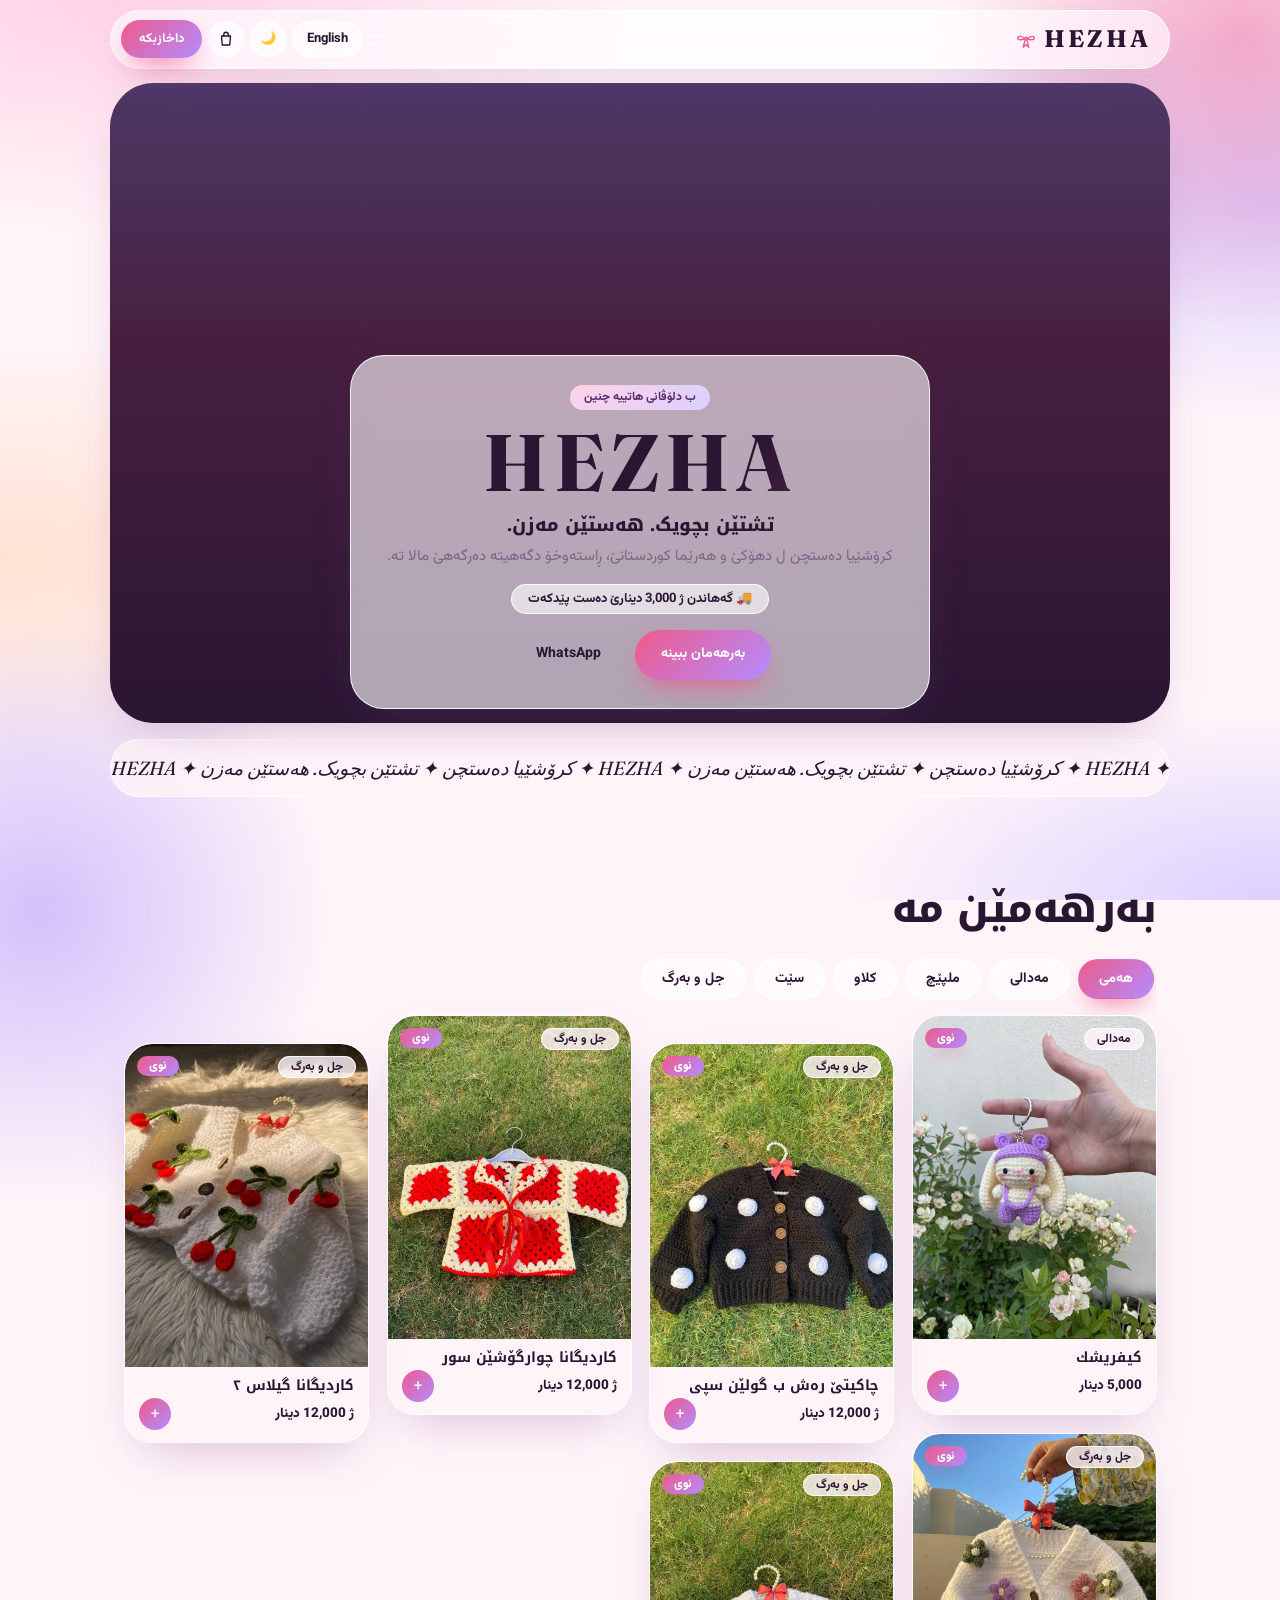
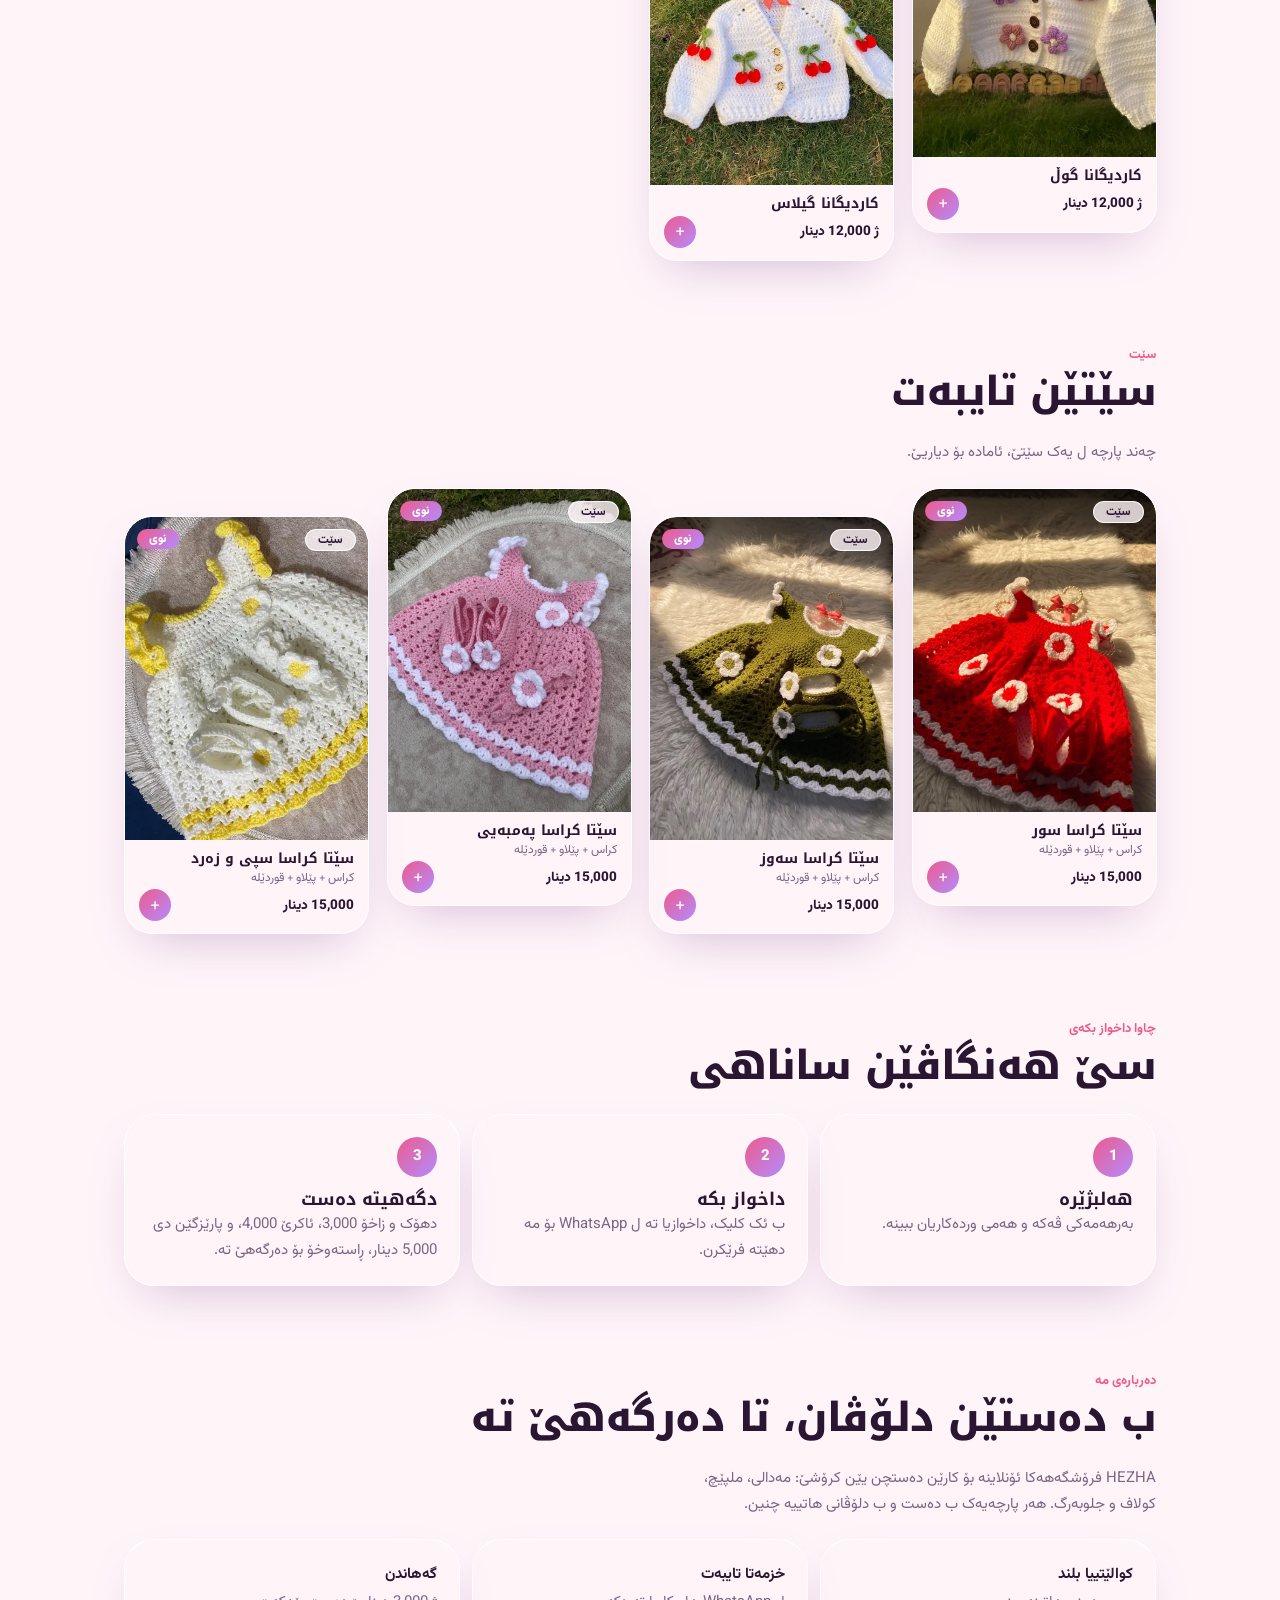
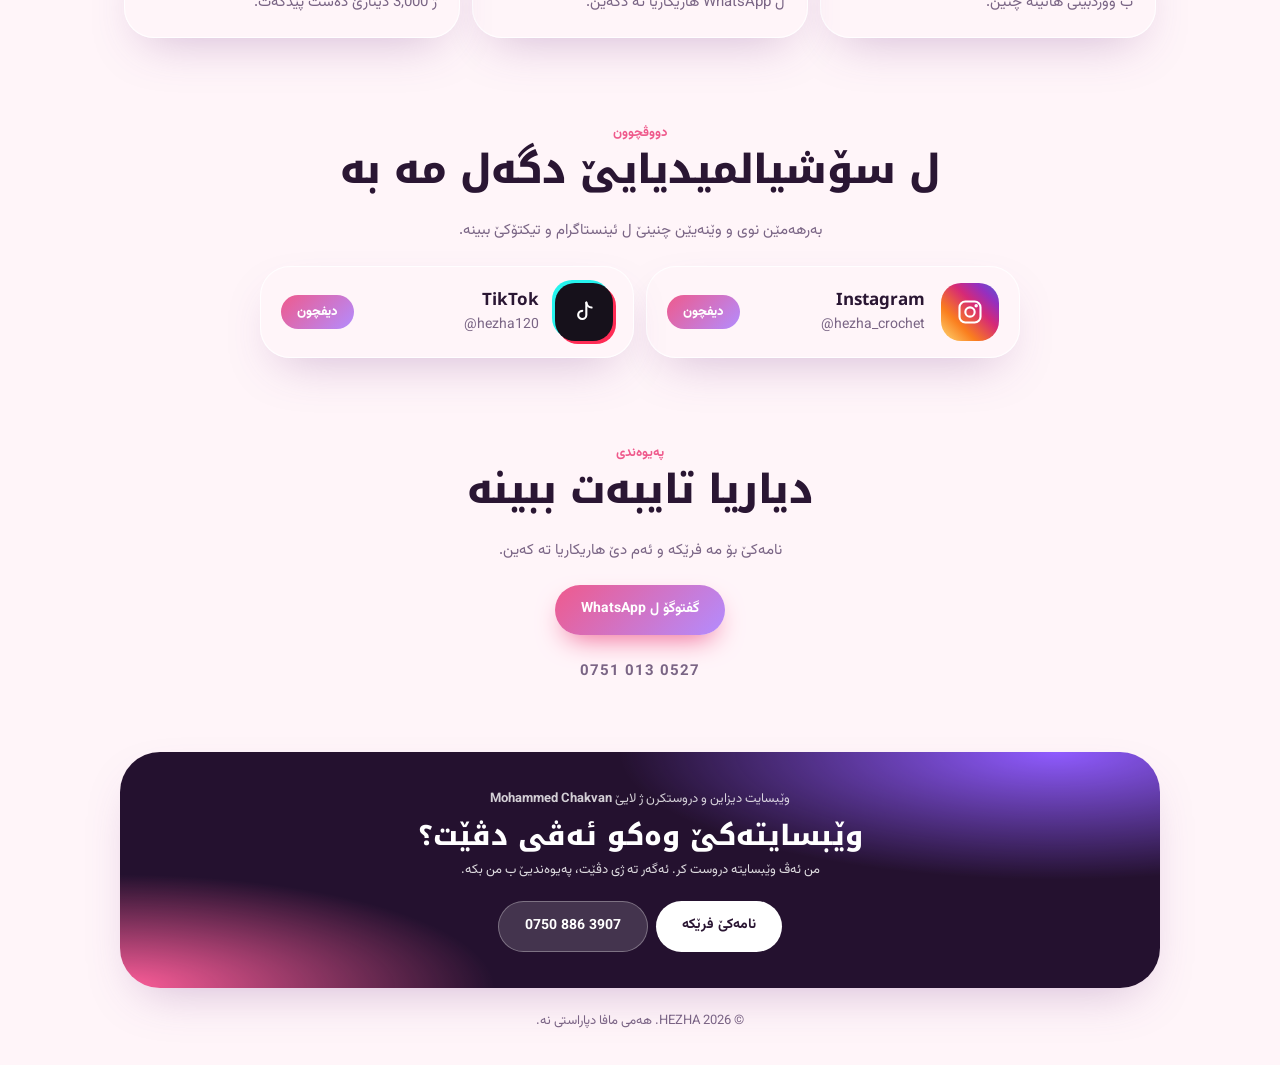
==== commit 5421bf44: "Add files via upload" ====
--- a/index.html
+++ b/index.html
@@ -1,201 +1,191 @@
 <!DOCTYPE html>
-<html lang="ku" dir="rtl"><head><meta charset="UTF-8">
-<meta name="viewport" content="width=device-width,initial-scale=1,viewport-fit=cover">
-<title>SEPAN STYLE | سیپان</title>
-<meta name="description" content="SEPAN STYLE – فرۆشگەهەکا ئۆنلاینا ژنانە، جلێن شیک و مودێرن">
-<meta property="og:title" content="SEPAN STYLE | سیپان"><meta property="og:image" content="logo.png">
-<meta name="theme-color" content="#FFF6F3">
-<link rel="icon" href="favicon.png">
-<link href="https://fonts.googleapis.com/css2?family=Great+Vibes&family=Noto+Kufi+Arabic:wght@600;800&family=Vazirmatn:wght@400;500;700&family=Cormorant+Garamond:wght@600;700&display=swap" rel="stylesheet">
-<script>document.documentElement.classList.add("js");try{if(localStorage.getItem("theme")==="dark")document.documentElement.classList.add("dark")}catch(e){}</script><style>
-:root{--bg:#0F0A0B;--ink:#FAF1EC;--mute:#B4A29E;--r1:#F9DFD3;--r2:#D9A08C;--r3:#B76E79;--g:linear-gradient(135deg,#F9DFD3,#D9A08C 50%,#B76E79);--glass:rgba(255,255,255,.05);--edge:rgba(255,255,255,.1)}
-*{box-sizing:border-box;margin:0;padding:0;-webkit-tap-highlight-color:transparent}
-html{scroll-behavior:smooth;scroll-padding-top:90px}
-body{color:var(--ink);font:15px/1.7 Vazirmatn,sans-serif;background:var(--bg);overflow-x:hidden}
-h1,h2,h3{font-family:'Noto Kufi Arabic',sans-serif;line-height:1.3}
-a{color:inherit;text-decoration:none}button{font:inherit;border:0;background:none;cursor:pointer;color:inherit}
-.orb{position:fixed;border-radius:50%;filter:blur(90px);z-index:-1;pointer-events:none;animation:fl 14s ease-in-out infinite alternate}
-.o1{width:380px;height:380px;background:rgba(183,110,121,.35);top:-120px;inset-inline-end:-80px}
-.o2{width:320px;height:320px;background:rgba(217,160,140,.22);bottom:5%;inset-inline-start:-100px;animation-delay:-6s}
-@keyframes fl{to{transform:translate(40px,60px) scale(1.2)}}
-.gl{background:var(--glass);backdrop-filter:blur(22px);-webkit-backdrop-filter:blur(22px);border:1px solid var(--edge)}
-header{position:sticky;top:calc(10px + env(safe-area-inset-top,0px));z-index:30;width:calc(100% - 20px);max-width:1060px;margin:10px auto 0;display:flex;justify-content:space-between;align-items:center;padding:6px 8px 6px 16px;border-radius:99px;background:rgba(15,10,11,.65);transition:box-shadow .3s,background .3s;animation:dn .8s both}
-header.sc2{box-shadow:0 14px 40px -14px #000;background:rgba(15,10,11,.88)}
-@keyframes dn{from{opacity:0;transform:translateY(-20px)}}
-.brand{display:flex;align-items:center;gap:10px;font:700 19px 'Cormorant Garamond',serif;letter-spacing:4px;direction:ltr}
-.brand img{width:40px;height:40px;border-radius:50%}
-.btn{position:relative;overflow:hidden;display:inline-block;padding:13px 30px;border-radius:99px;background:var(--g);color:#24100f;font-weight:800;text-align:center;box-shadow:0 14px 30px -12px rgba(217,160,140,.85);transition:transform .25s,box-shadow .25s}
-.btn::after{content:"";position:absolute;top:0;bottom:0;width:60px;left:-100px;background:linear-gradient(100deg,transparent,rgba(255,255,255,.65),transparent);transform:skewX(-20deg);animation:sh 4s infinite}
-@keyframes sh{40%,100%{left:130%}}
-.btn:hover{transform:translateY(-3px)}.btn:active{transform:scale(.97)}.btn.sm{padding:9px 20px;font-size:13px}
-.btn.g{background:var(--glass);color:var(--ink);border:1px solid var(--edge);box-shadow:none}.btn.g::after{display:none}
-.hero{text-align:center;padding:44px 20px 24px;max-width:640px;margin:0 auto}
-.hero>*{animation:up .9s cubic-bezier(.2,.8,.2,1) both}
-.hero>:nth-child(2){animation-delay:.15s}.hero>:nth-child(3){animation-delay:.28s}.hero>:nth-child(4){animation-delay:.4s}.hero>:nth-child(5){animation-delay:.52s}
-@keyframes up{from{opacity:0;transform:translateY(30px)}}
-.logo{position:relative;width:min(60vw,240px);margin:0 auto 28px;animation-name:up,bob;animation-duration:.9s,6s;animation-delay:0s,1s;animation-iteration-count:1,infinite;animation-timing-function:ease,ease-in-out;animation-direction:normal,alternate}
-@keyframes bob{to{transform:translateY(-10px)}}
-.logo::before{content:"";position:absolute;inset:-4px;border-radius:50%;background:conic-gradient(#F9DFD3,#6b3a40,#D9A08C,#B76E79,#F9DFD3);animation:spin 8s linear infinite}
-.logo::after{content:"";position:absolute;inset:-36px;border-radius:50%;background:radial-gradient(circle,rgba(217,160,140,.5),transparent 65%);z-index:-1;animation:pulse 3.5s ease-in-out infinite}
-@keyframes spin{to{transform:rotate(360deg)}}@keyframes pulse{50%{transform:scale(1.12);opacity:.7}}
-.logo img{position:relative;width:100%;border-radius:50%;display:block;border:5px solid var(--bg)}
-.sp{position:absolute;color:var(--r1);font-size:16px;animation:tw 2.8s ease-in-out infinite}
-.sp:nth-child(1){top:4%;inset-inline-start:-8%}.sp:nth-child(2){top:30%;inset-inline-end:-12%;animation-delay:.9s;font-size:12px}.sp:nth-child(3){bottom:6%;inset-inline-start:-4%;animation-delay:1.7s;font-size:13px}
-@keyframes tw{0%,100%{opacity:0;transform:scale(.4) rotate(0)}50%{opacity:1;transform:scale(1.2) rotate(90deg)}}
-.txt{background:linear-gradient(110deg,#F9DFD3 20%,#fff 40%,#D9A08C 60%,#B76E79 80%);background-size:250% 100%;-webkit-background-clip:text;background-clip:text;color:transparent;animation:ms 6s linear infinite}
-@keyframes ms{to{background-position:-250% 0}}
-.hero .en{font:700 clamp(42px,13vw,68px)/1 'Cormorant Garamond',serif;letter-spacing:12px;padding-inline-start:12px;direction:ltr}
-.hero h1{font-size:21px;font-weight:600;letter-spacing:1px;color:var(--mute);margin:10px 0 12px}
-.hero p{color:var(--mute);margin-bottom:26px}.row{display:flex;gap:10px;justify-content:center;flex-wrap:wrap}
-.mq{overflow:hidden;margin:22px 0;border-block:1px solid var(--edge);padding:11px 0;direction:ltr}
-.mq div{display:flex;gap:36px;width:max-content;animation:mq 26s linear infinite;font:700 14px 'Cormorant Garamond',serif;letter-spacing:5px;color:var(--r2)}
-@keyframes mq{to{transform:translateX(-50%)}}
-section{max-width:1060px;margin:0 auto;padding:34px 16px}
-.lbl{color:var(--r2);font-weight:700;font-size:12px;letter-spacing:4px;direction:ltr;text-align:start}
-h2{font-size:26px;margin-bottom:18px}
-h2::after{content:"";display:block;width:54px;height:3px;border-radius:9px;background:var(--g);margin-top:8px}
-.js .rv{opacity:0;transform:translateY(32px);transition:opacity .8s cubic-bezier(.2,.8,.2,1),transform .8s cubic-bezier(.2,.8,.2,1);transition-delay:calc(var(--i,0)*70ms)}.js .rv.in{opacity:1;transform:none}
-.filters{display:flex;gap:8px;overflow-x:auto;padding:2px 0 14px;scrollbar-width:none}
-.filters button{white-space:nowrap;padding:8px 22px;border-radius:99px;background:var(--glass);border:1px solid var(--edge);color:var(--mute);transition:.25s}
-.filters button.on{background:var(--g);color:#24100f;font-weight:800;border-color:transparent;box-shadow:0 10px 22px -10px var(--r2)}
-.grid{display:grid;grid-template-columns:repeat(2,1fr);gap:12px}
-@media(min-width:760px){.grid{grid-template-columns:repeat(4,1fr);gap:20px}}
-.card{background:var(--glass);border:1px solid var(--edge);border-radius:24px;overflow:hidden;text-align:start;position:relative;transition:transform .35s cubic-bezier(.2,.8,.2,1),border-color .3s,box-shadow .3s}
-.card:hover{transform:translateY(-8px);border-color:rgba(217,160,140,.55);box-shadow:0 30px 50px -26px rgba(183,110,121,.7)}
-.ph{aspect-ratio:3/4;background:linear-gradient(160deg,#2c1f20,#171011);display:grid;place-items:center;font-size:42px;overflow:hidden}
-.ph img{width:100%;height:100%;object-fit:cover;transition:transform .6s}.card:hover .ph img{transform:scale(1.08)}
-.card .t{padding:12px 14px 16px}.card b{display:block;font-size:14px}.pr{color:var(--r1);font-weight:700;font-size:13.5px}
-.tag{position:absolute;top:10px;inset-inline-start:10px;background:var(--g);color:#24100f;font-size:11px;font-weight:800;padding:2px 12px;border-radius:99px;z-index:1}.tag.s{background:#fff;color:#111}
-.empty{text-align:center;color:var(--mute);padding:40px 0;grid-column:1/-1}
-.modal{position:fixed;inset:0;background:rgba(0,0,0,.65);backdrop-filter:blur(10px);display:flex;align-items:flex-end;justify-content:center;z-index:60;animation:fi .3s}
-@keyframes fi{from{opacity:0}}.modal[hidden]{display:none}
-.sheet{background:#191112;border:1px solid var(--edge);width:100%;max-width:480px;max-height:92vh;overflow:auto;border-radius:30px 30px 0 0;position:relative;padding-bottom:calc(18px + env(safe-area-inset-bottom,0px));animation:sl .45s cubic-bezier(.2,.8,.2,1)}
-@keyframes sl{from{transform:translateY(80px);opacity:0}}
-.sheet .ph{aspect-ratio:1/1.1;font-size:60px}.x{position:absolute;top:12px;inset-inline-end:12px;width:38px;height:38px;border-radius:50%;background:rgba(0,0,0,.6);color:#fff;z-index:2;border:1px solid var(--edge)}
-.th{display:flex;gap:8px;padding:10px 16px 0;overflow-x:auto}.th img{width:56px;height:56px;object-fit:cover;border-radius:12px;opacity:.5;border:2px solid transparent;transition:.2s}.th img.on{opacity:1;border-color:var(--r2)}
-.sb{padding:16px}.sb h3{font-size:21px}.sz{display:flex;gap:8px;flex-wrap:wrap;margin:10px 0 6px}
-.sz button{min-width:46px;padding:8px 14px;border-radius:14px;border:1.5px solid var(--edge);font-weight:700;transition:.2s}.sz button.on{background:var(--g);color:#24100f;border-color:transparent}
-.socs{display:grid;gap:14px}@media(min-width:760px){.socs{grid-template-columns:repeat(3,1fr)}}
-.sc{--x:50%;--y:50%;position:relative;display:flex;align-items:center;gap:16px;padding:22px 20px;border-radius:28px;overflow:hidden;background:linear-gradient(160deg,rgba(255,255,255,.08),rgba(255,255,255,.02));border:1px solid var(--edge);transition:transform .35s cubic-bezier(.2,.8,.2,1),border-color .3s,box-shadow .3s}
-.sc::before{content:"";position:absolute;inset:0;background:radial-gradient(260px circle at var(--x) var(--y),var(--c),transparent 70%);opacity:0;transition:opacity .3s;mix-blend-mode:soft-light}
-.sc::after{content:"";position:absolute;width:150px;height:150px;border-radius:50%;inset-inline-end:-50px;top:-60px;background:var(--c);opacity:.2;filter:blur(44px);transition:opacity .3s}
-.sc:hover{transform:translateY(-6px);border-color:var(--c);box-shadow:0 26px 44px -24px var(--c)}.sc:hover::before{opacity:.7}.sc:hover::after{opacity:.45}
-.sc.ig{--c:#E1306C}.sc.tt{--c:#25F4EE}.sc.snap{--c:#FFFC00}
-.si{flex:none;width:62px;height:62px;border-radius:20px;display:grid;place-items:center;box-shadow:0 14px 26px -10px var(--c);position:relative;z-index:1;transition:transform .4s}
-.sc:hover .si{transform:rotate(-8deg) scale(1.1)}.si svg{width:30px;height:30px}
-.ig .si{background:linear-gradient(45deg,#F9CE34,#EE2A7B 55%,#6228D7)}.tt .si{background:#000;border:1px solid rgba(255,255,255,.2)}.tt .si svg{filter:drop-shadow(2px 2px 0 #FE2C55) drop-shadow(-2px -2px 0 #25F4EE)}.snap .si{background:#FFFC00}
-.st{flex:1;display:flex;flex-direction:column;position:relative;z-index:1;min-width:0}.st b{font-size:17px}.st small{color:var(--mute);font-size:12px}
-.st em{font-style:normal;color:var(--r1);font-weight:700;font-size:14px;margin-top:4px;direction:ltr;text-align:start;display:block}
-.ar{position:relative;z-index:1;flex:none;width:36px;height:36px;border-radius:50%;display:grid;place-items:center;border:1px solid var(--edge);transition:.3s}
-.ar svg{width:16px;height:16px}.sc:hover .ar{background:var(--c);color:#111;border-color:transparent;transform:rotate(-45deg)}
-.cta{margin-top:18px;display:flex;flex-wrap:wrap;align-items:center;justify-content:space-between;gap:14px;padding:22px;border-radius:28px}
-.cta b{font-size:17px;display:block}.cta span{color:var(--mute);font-size:13px}
-.cta .ph2{font-weight:800;direction:ltr;color:var(--r1);margin-top:4px;display:block;font-size:16px}
-.wa{display:inline-flex;align-items:center;gap:10px;background:#25D366;color:#fff;padding:13px 24px;border-radius:99px;font-weight:800;box-shadow:0 14px 28px -12px #25D366;transition:transform .25s}.wa:hover{transform:translateY(-3px)}
-.wa svg{width:22px;height:22px}
-.fab{position:fixed;bottom:calc(18px + env(safe-area-inset-bottom,0px));inset-inline-start:16px;z-index:40;width:58px;height:58px;border-radius:50%;background:#25D366;display:grid;place-items:center;box-shadow:0 14px 28px -8px rgba(37,211,102,.6)}
-.fab::before{content:"";position:absolute;inset:0;border-radius:50%;border:2px solid #25D366;animation:rp 2.2s infinite}
-@keyframes rp{to{transform:scale(1.7);opacity:0}}.fab svg{width:30px;height:30px}
-.own{position:relative;text-align:center;padding:48px 16px;border-radius:32px;overflow:hidden}
-.own::before{content:"";position:absolute;inset:-2px;border-radius:inherit;padding:2px;background:conic-gradient(from 0deg,transparent,#D9A08C,transparent 40%,#B76E79,transparent 80%);-webkit-mask:linear-gradient(#000 0 0) content-box,linear-gradient(#000 0 0);-webkit-mask-composite:xor;mask-composite:exclude;animation:spin 7s linear infinite}
-.own small{display:block;color:var(--r2);font-weight:700;letter-spacing:5px;font-size:11px;direction:ltr}
-.own .nm{font:400 clamp(58px,19vw,110px)/1.1 'Great Vibes',cursive;margin:10px 0 6px;filter:drop-shadow(0 8px 24px rgba(217,160,140,.35));direction:ltr;display:block}
-.own span.k{color:var(--mute);font-size:13px}
-.own .ln{width:80px;height:1px;margin:14px auto 0;background:var(--g)}
-footer{text-align:center;color:var(--mute);font-size:12px;padding:20px 16px calc(90px + env(safe-area-inset-bottom,0px))}
+<html lang="ku" dir="rtl">
+<head>
+<meta charset="UTF-8">
+<meta name="viewport" content="width=device-width, initial-scale=1, viewport-fit=cover">
+<title>HEZHA | Handmade Crochet</title>
+<meta name="description" content="HEZHA: کرۆشێیا دەستچن ل دهۆکێ و هەرێما کوردستانێ. Handmade crochet delivered across Duhok and the Kurdistan Region.">
+<meta name="theme-color" content="#EF5A8C">
+<meta property="og:type" content="website">
+<meta property="og:title" content="HEZHA | Handmade Crochet">
+<meta property="og:description" content="تشتێن بچویک. هەستێن مەزن. Little things. Big feelings.">
+<meta property="og:image" content="https://images.unsplash.com/photo-1584992236310-6edddc08acff?auto=format&fit=crop&w=1200&q=80">
+<meta property="og:locale" content="ku">
+<meta name="twitter:card" content="summary_large_image">
+<script>document.documentElement.classList.add("js")</script>
+<link rel="preconnect" href="https://fonts.googleapis.com">
+<link rel="preconnect" href="https://fonts.gstatic.com" crossorigin>
+<link href="https://fonts.googleapis.com/css2?family=Fraunces:wght@600;700&family=Noto+Kufi+Arabic:wght@600;800&family=Vazirmatn:wght@400;500;700&display=swap" rel="stylesheet">
+<link rel="stylesheet" href="style.css?v=5">
+</head>
+<body id="top">
 
-.hero .fl{display:block;margin:2px 0 12px;font:600 13px 'Cormorant Garamond',serif;letter-spacing:8px;color:var(--r2);direction:ltr}
-.steps{display:grid;gap:14px}@media(min-width:760px){.steps{grid-template-columns:repeat(3,1fr)}}
-.stp{position:relative;padding:28px 22px;border-radius:26px;overflow:hidden;transition:transform .35s,border-color .3s}
-.stp:hover{transform:translateY(-6px);border-color:rgba(217,160,140,.5)}
-.stp i{font:700 64px/1 'Cormorant Garamond',serif;font-style:normal;position:absolute;inset-inline-end:16px;top:6px;background:var(--g);-webkit-background-clip:text;background-clip:text;color:transparent;opacity:.35}
-.stp h3{font-size:18px;margin-bottom:6px;position:relative}.stp p{color:var(--mute);font-size:13.5px;position:relative}
-.about{text-align:center;padding:44px 22px;border-radius:32px}
-.about h2::after{margin-inline:auto}.about>p{color:var(--mute);max-width:560px;margin:0 auto 24px}
-.fts{display:grid;gap:12px;text-align:start}@media(min-width:760px){.fts{grid-template-columns:repeat(3,1fr)}}
-.ft{padding:16px 18px;border-radius:20px;background:rgba(255,255,255,.04);border:1px solid var(--edge);transition:.3s}.ft:hover{border-color:var(--r2);transform:translateY(-4px)}
-.ft b{display:block;color:var(--r1);font-size:15px}.ft span{color:var(--mute);font-size:12.5px}
-.ct{text-align:center;padding:48px 20px;border-radius:32px;position:relative;overflow:hidden}
-.ct::before{content:"";position:absolute;width:320px;height:320px;border-radius:50%;background:rgba(183,110,121,.3);filter:blur(80px);top:-140px;left:50%;transform:translateX(-50%);animation:pulse 5s infinite}
-.ct>*{position:relative}.ct h2::after{margin-inline:auto}.ct>p{color:var(--mute);margin-bottom:22px}
-.pills{display:flex;flex-wrap:wrap;gap:10px;justify-content:center;margin-top:22px}
-.pl{--c:#fff;display:inline-flex;align-items:center;gap:10px;padding:8px 20px 8px 8px;border-radius:99px;border:1px solid var(--edge);background:var(--glass);font-weight:700;font-size:14px;transition:transform .3s,border-color .3s,box-shadow .3s}
-.pl .si{width:36px;height:36px;border-radius:50%;box-shadow:none}.pl .si svg{width:18px;height:18px}
-.pl:hover{transform:translateY(-4px);border-color:var(--c);box-shadow:0 14px 28px -14px var(--c)}
-.pl.ig{--c:#E1306C}.pl.tt{--c:#25F4EE}.pl.snap{--c:#FFFC00}
-.ig .si{background:linear-gradient(45deg,#F9CE34,#EE2A7B 55%,#6228D7)}.tt .si{background:#000;border:1px solid rgba(255,255,255,.2)}.snap .si{background:#FFFC00}
-.dev{text-align:center;padding:30px 16px 10px}
-.dev small{display:block;color:var(--r2);letter-spacing:4px;font-size:10.5px;font-weight:700;direction:ltr}
-.dev .nm{font:400 clamp(34px,10vw,50px)/1.2 'Great Vibes',cursive;direction:ltr;display:block;margin:2px 0 10px}
-.dev .lt{display:inline-flex;align-items:center;gap:8px;font-size:13px;color:var(--r1);border-bottom:1px solid var(--r3);padding-bottom:2px;direction:ltr;transition:gap .3s}.dev .lt:hover{gap:14px}.dev .lt svg{width:14px;height:14px}
-.dev .tk{display:block;margin-top:10px;color:var(--mute);font-size:12px;direction:ltr}
-@media(prefers-reduced-motion:reduce){*,*::before,*::after{animation:none!important;transition:none!important}.js .rv{opacity:1;transform:none}}
-</style><link rel="stylesheet" href="theme.css?v=1"></head><body>
-<i class="orb o1"></i><i class="orb o2"></i>
-<header class="gl" id="hd"><a class="brand" href="#"><img src="logo.png" alt=""><span>SEPAN STYLE</span></a><a class="btn sm" href="#follow">سۆشیال میدیا</a></header>
-<div class="hero"><div class="logo"><img src="logo.png" alt="SEPAN STYLE"><i class="sp">✦</i><i class="sp">✦</i><i class="sp">✦</i></div><div class="en txt">SEPAN</div><h1>سیپان · STYLE</h1><span class="fl">FEEL THE LUXURY</span><p>جلێن ژنان ب ستایلەکێ ڕەسەن و مۆدێرن ✨</p><div class="row"><a class="btn" href="#shop">بەرهەمان ببینە</a><a class="btn g" id="hwa" target="_blank" rel="noopener">واتسئاپ</a></div></div>
-<div class="mq"><div><span>SEPAN STYLE</span><span>✦</span><span>FEEL THE LUXURY</span><span>✦</span><span>SEPAN STYLE</span><span>✦</span><span>FEEL THE LUXURY</span><span>✦</span><span>SEPAN STYLE</span><span>✦</span><span>FEEL THE LUXURY</span><span>✦</span><span>SEPAN STYLE</span><span>✦</span><span>FEEL THE LUXURY</span><span>✦</span><span>SEPAN STYLE</span><span>✦</span><span>FEEL THE LUXURY</span><span>✦</span><span>SEPAN STYLE</span><span>✦</span><span>FEEL THE LUXURY</span><span>✦</span><span>SEPAN STYLE</span><span>✦</span><span>FEEL THE LUXURY</span><span>✦</span><span>SEPAN STYLE</span><span>✦</span><span>FEEL THE LUXURY</span><span>✦</span></div></div>
-<section id="shop"><p class="lbl rv">COLLECTION</p><h2 class="rv">بەرهەمێن مە</h2><div class="filters rv" id="filters"></div><div class="grid" id="grid"></div></section>
-<section id="how"><p class="lbl rv">HOW TO ORDER</p><h2 class="rv">سێ هەنگاوێن سادە</h2><div class="steps">
-<div class="stp gl rv" style="--i:0"><i>1</i><h3>هەلبژێرە</h3><p>بەرهەمەکی ڤەکە و هەمی وردەکاریان ببینە.</p></div>
-<div class="stp gl rv" style="--i:1"><i>2</i><h3>فەرمان بدە</h3><p>ب یەک کلیک ل واتسئاپێ بۆ مە دهێتە نارتن.</p></div>
-<div class="stp gl rv" style="--i:2"><i>3</i><h3>دگەهیتە دەستێ تە</h3><p>ڕاستەوخۆ هەتا دەرگەهێ ماڵا تە.</p></div></div></section>
-<section id="about"><div class="about gl rv"><p class="lbl" style="text-align:center">ABOUT US</p><h2>لوکس، هەتا دەرگەهێ ماڵا تە</h2><p>SEPAN STYLE فرۆشگەهەکا ئۆنلاینا ژنانەیە، جل و بەرگێن شیک و مودێرن پێشکێش دکەت، ب ئەزموونەکا کڕینا ئاسان و جوان.</p>
-<div class="fts"><div class="ft"><b>کوالیتیا بلند</b><span>ب وردبینی هاتینە هەلبژارتن.</span></div><div class="ft"><b>خزمەتگوزاریا تایبەت</b><span>یارمەتیا ڕاستەوخۆ ل سەر واتسئاپ.</span></div><div class="ft"><b>گەیاندن</b><span>ڕاستەوخۆ بۆ دەرگەهێ ماڵێ.</span></div></div></div></section>
-<section id="follow"><div class="ct gl rv"><p class="lbl" style="text-align:center">CONTACT</p><h2>ستایلا خۆ بدۆزە</h2><p>پەیامەکێ بۆ مە بنێرە و ئەم یارمەتیا تە دکەین.</p>
-<a class="wa" id="cwa" target="_blank" rel="noopener"><svg viewBox="0 0 24 24" fill="#fff"><path d="M12 2a10 10 0 0 0-8.6 15.1L2 22l5-1.3A10 10 0 1 0 12 2zm4.800 13.600c-.2.600-1.200 1.100-1.700 1.200-.5.100-1 .2-3.100-.6-2.600-1.100-4.300-3.700-4.400-3.900-.1-.2-1-1.400-1-2.600s.6-1.900.9-2.100c.2-.3.500-.3.700-.3h.5c.2 0 .4 0 .6.500l.8 2c.1.2.1.400 0 .5l-.4.600c-.2.200-.3.400-.1.600.2.300.8 1.200 1.600 2 1.100.9 2 1.200 2.300 1.400.3.100.4.100.6-.1l.8-1c.2-.3.400-.2.600-.1l1.900.9c.3.100.5.200.5.400.1.100.1.600-.1 1.200z"/></svg> چات ل سەر واتسئاپ</a>
-<div class="pills">
-<a class="pl ig" href="https://www.instagram.com/sepan.style" target="_blank" rel="noopener"><span class="si"><svg viewBox="0 0 24 24" fill="none" stroke="#fff" stroke-width="1.8" stroke-linecap="round"><rect x="3.5" y="3.5" width="17" height="17" rx="5"/><circle cx="12" cy="12" r="4"/><circle cx="17.2" cy="6.8" r="1" fill="#fff" stroke="none"/></svg></span>Instagram</a>
-<a class="pl tt" href="https://www.tiktok.com/@sepan.style" target="_blank" rel="noopener"><span class="si"><svg viewBox="0 0 24 24" fill="#fff"><path d="M12.525.02c1.31-.02 2.61-.01 3.91-.02.08 1.53.63 3.09 1.75 4.17 1.12 1.11 2.7 1.62 4.24 1.79v4.03c-1.44-.05-2.89-.35-4.2-.97-.57-.26-1.1-.59-1.62-.93-.01 2.92.01 5.84-.02 8.75-.08 1.4-.54 2.79-1.35 3.94-1.31 1.92-3.58 3.17-5.91 3.21-1.43.08-2.86-.31-4.08-1.03-2.02-1.19-3.44-3.37-3.65-5.71-.02-.5-.03-1-.01-1.49.18-1.9 1.12-3.72 2.58-4.96 1.66-1.44 3.98-2.13 6.15-1.72.02 1.48-.04 2.96-.04 4.44-.99-.32-2.15-.23-3.02.37-.63.41-1.11 1.04-1.36 1.75-.21.51-.15 1.07-.14 1.61.24 1.64 1.82 3.02 3.5 2.87 1.12-.01 2.19-.66 2.77-1.61.19-.33.4-.67.41-1.06.1-1.79.06-3.57.07-5.36.01-4.03-.01-8.05.02-12.07z"/></svg></span>TikTok</a>
-<a class="pl snap" href="https://www.snapchat.com/add/sepan.style" target="_blank" rel="noopener"><span class="si"><svg viewBox="0 0 24 24" fill="#fff" stroke="#111" stroke-width="1.2" stroke-linejoin="round"><path d="M12 2.5c-3 0-5.2 2.2-5.2 5.200v1.800c-.5.2-1.300.4-2 .5.3.8.9 1 1.700 1.100-.3 1-1.200 1.900-2.400 2.400.5.6 1.500.7 2.300.8.200.4.500.7 1 .7.600 0 1.100-.1 1.700.2.800.5 1.200.8 2 .8h.4c.8 0 1.200-.3 2-.8.6-.3 1.100-.2 1.700-.2.500 0 .8-.3 1-.7.800-.1 1.800-.2 2.300-.8-1.200-.5-2.100-1.400-2.400-2.400.8-.1 1.400-.3 1.700-1.100-.7-.1-1.500-.3-2-.5V7.700c0-3-2.200-5.200-5.100-5.200z"/></svg></span>Snapchat</a></div>
-<a class="ph2" href="tel:07502326795" style="display:block;margin-top:20px;direction:ltr;color:var(--r1);font-weight:800">0750 232 6795</a></div>
-<div class="dev rv"><small>WEBSITE DESIGNED &amp; DEVELOPED BY</small><span class="nm txt">Mohammed Chakvan</span>
-<a class="lt" href="https://wa.me/9647508863907" target="_blank" rel="noopener">Want a website like this? Let’s talk <svg viewBox="0 0 24 24" fill="none" stroke="currentColor" stroke-width="2.2" stroke-linecap="round" stroke-linejoin="round"><path d="M7 17L17 7M8 7h9v9"/></svg></a>
-<a class="tk" href="https://www.tiktok.com/@18.h4mk0" target="_blank" rel="noopener">TikTok · @18.h4mk0</a></div></section>
-<footer>© 2026 SEPAN STYLE</footer>
-<a class="fab" id="fab" target="_blank" rel="noopener" aria-label="WhatsApp"><svg viewBox="0 0 24 24" fill="#fff"><path d="M12 2a10 10 0 0 0-8.6 15.1L2 22l5-1.3A10 10 0 1 0 12 2zm4.800 13.600c-.2.600-1.200 1.100-1.700 1.200-.5.100-1 .2-3.100-.6-2.600-1.100-4.300-3.700-4.400-3.900-.1-.2-1-1.400-1-2.600s.6-1.900.9-2.100c.2-.3.500-.3.700-.3h.5c.2 0 .4 0 .6.500l.8 2c.1.2.1.400 0 .5l-.4.600c-.2.200-.3.400-.1.600.2.300.8 1.200 1.600 2 1.100.9 2 1.200 2.300 1.400.3.100.4.100.6-.1l.8-1c.2-.3.400-.2.600-.1l1.900.9c.3.100.5.200.5.400.1.100.1.600-.1 1.200z"/></svg></a>
-<button class="tbtn" id="themeBtn" onclick="toggleTheme()" aria-label="Theme">🌛</button>
-<div class="modal" id="m" hidden onclick="if(event.target===this)closeM()"><div class="sheet"><button class="x" onclick="closeM()">✕</button>
-<div class="ph" id="mi"></div><div class="th" id="mt"></div>
-<div class="sb"><h3 id="mn"></h3><div class="pr" id="mp"></div><div id="msw" hidden><p style="margin-top:14px;font-weight:700">سایز هەلبژێرە:</p><div class="sz" id="ms"></div></div><a class="btn" id="mo" style="display:block;margin-top:16px" target="_blank" rel="noopener">فەرمانێ ب واتسئاپ بدە</a></div></div></div>
-<script src="config.js"></script>
-<script>
-const C=typeof CFG!=='undefined'?CFG:{WHATSAPP:'9647502326795'},$=id=>document.getElementById(id),wa=t=>`https://wa.me/${C.WHATSAPP}?text=${encodeURIComponent(t||'سلاڤ، حەز دکەم پسیارەکێ بکەم')}`,
-esc=s=>String(s??'').replace(/[&<>"']/g,c=>({'&':'&amp;','<':'&lt;','>':'&gt;','"':'&quot;',"'":'&#39;'}[c]));
-$('hwa').href=wa();$('cwa').href=wa();$('fab').href=wa();
-let P=[],cat='هەمی',cur=null,sz='',img=0,cats=[];
-const price=p=>p.price?p.price.toLocaleString('en')+' دینار':'بۆ نرخی پسیار بکە';
-const io='IntersectionObserver' in window?new IntersectionObserver(e=>e.forEach(x=>{if(x.isIntersecting){x.target.classList.add('in');io.unobserve(x.target)}}),{threshold:.12}):null;
-const watch=()=>document.querySelectorAll('.rv:not(.in)').forEach(el=>io?io.observe(el):el.classList.add('in'));
-async function load(){
- try{const r=await fetch('products.json',{cache:'no-cache'});P=r.ok?await r.json():[]}catch(e){console.error(e);P=[]}
- render()}
-function render(){
- cats=['هەمی',...new Set(P.map(p=>p.category).filter(Boolean))];
- $('filters').innerHTML=cats.map((c,i)=>`<button class="${c===cat?'on':''}" onclick="cat=cats[${i}];render()">${esc(c)}</button>`).join('');
- const L=P.filter(p=>cat==='هەمی'||p.category===cat);
- $('grid').innerHTML=L.length?L.map((p,i)=>`<button class="card rv" style="--i:${i%8}" onclick="openM(${+p.id})">${p.soldout?'<span class="tag s">تەمام بوو</span>':p.is_new?'<span class="tag">نوی</span>':''}<div class="ph">${p.images?.[0]?`<img src="${esc(p.images[0])}" loading="lazy" alt="">`:'👗'}</div><div class="t"><b>${esc(p.name)}</b><span class="pr">${price(p)}</span></div></button>`).join(''):'<p class="empty">هێشتا بەرهەم نینن، دێ ب زووی زێدە بن 💗</p>';
- watch()}
-function openM(id){cur=P.find(p=>p.id==id);sz=cur.sizes?.[0]||'';img=0;
- $('mn').textContent=cur.name;$('mp').textContent=price(cur);
- $('msw').hidden=!cur.sizes?.length;
- $('ms').innerHTML=(cur.sizes||[]).map((s,i)=>`<button onclick="sz=cur.sizes[${i}];upd()">${esc(s)}</button>`).join('');
- upd();$('m').hidden=false;document.body.style.overflow='hidden'}
-function upd(){
- const im=cur.images||[];
- $('mi').innerHTML=im[img]?`<img src="${esc(im[img])}" alt="">`:'👗';
- $('mt').innerHTML=im.length>1?im.map((u,i)=>`<img src="${esc(u)}" class="${i===img?'on':''}" onclick="img=${i};upd()">`).join(''):'';
- document.querySelectorAll('#ms button').forEach(b=>b.classList.toggle('on',b.textContent===sz));
- const o=$('mo');
- if(cur.soldout){o.textContent='تەمام بوو';o.removeAttribute('href');o.style.opacity=.5}
- else{o.textContent='فەرمانێ ب واتسئاپ بدە';o.style.opacity=1;
-  o.href=wa(`سلاڤ 👋 حەز دکەم ڤی بەرهەمی فەرمان بکەم:\n${cur.name}${sz?'\nسایز: '+sz:''}\nنرخ: ${price(cur)}`)}}
-function closeM(){$('m').hidden=true;document.body.style.overflow=''}
-document.addEventListener('keydown',e=>e.key==='Escape'&&closeM());
-addEventListener('scroll',()=>$('hd').classList.toggle('sc2',scrollY>20),{passive:true});
-document.querySelectorAll('.sc').forEach(c=>c.addEventListener('pointermove',e=>{const r=c.getBoundingClientRect();c.style.setProperty('--x',e.clientX-r.left+'px');c.style.setProperty('--y',e.clientY-r.top+'px')}));
-watch();setTimeout(()=>document.querySelectorAll(".rv").forEach(e=>e.classList.add("in")),2500);load();
-function tc(){const d=document.documentElement.classList.contains('dark');$('themeBtn').textContent=d?'🌞':'🌛';document.querySelector('meta[name=theme-color]').content=d?'#0F0A0B':'#FFF6F3'}
-function toggleTheme(){const h=document.documentElement;h.classList.toggle('dark');try{localStorage.setItem('theme',h.classList.contains('dark')?'dark':'light')}catch(e){}tc()}
-tc();
-</script></body></html>+<header class="site-head">
+  <a class="brand" href="#top">
+    <svg class="bow" viewBox="0 0 24 24"><path d="M12 13a1.5 1.5 0 1 0 0-3 1.5 1.5 0 0 0 0 3z"/><path d="M10.5 11.5C8 9 3 8 3 11c0 2.5 4 2 7.500 1"/><path d="M13.5 11.5C16 9 21 8 21 11c0 2.500-4 2-7.500 1"/><path d="M11 13l-2 8 3-3 3 3-2-8"/></svg>
+    <span>HEZHA</span>
+  </a>
+  <div class="head-actions">
+    <button class="chip" id="langBtn" onclick="cycleLang()">English</button>
+    <button class="icon-btn" id="themeBtn" onclick="toggleTheme()" aria-label="Theme">🌙</button>
+    <button class="icon-btn cart-btn" id="cartBtn" onclick="openCart()" aria-label="Cart">
+      <svg class="ico" viewBox="0 0 24 24"><path d="M6 8h12l-1 12H7L6 8z"/><path d="M9 8V6a3 3 0 0 1 6 0v2"/></svg>
+      <span class="badge" id="cartCount" hidden>0</span>
+    </button>
+    <a class="btn-pink btn-sm" id="orderLink" data-i18n="order" target="_blank" rel="noopener"></a>
+  </div>
+</header>
+
+<main>
+  <section class="hero">
+    <div class="hero-overlay"></div>
+    <div class="hero-card">
+      <span class="tag" data-i18n="heroTag"></span>
+      <h1>HEZHA</h1>
+      <p class="hero-sub" data-i18n="tagline"></p>
+      <p class="hero-text" data-i18n="heroText"></p>
+      <p class="deliv-chip" data-i18n="delivChip"></p>
+      <div class="btn-row">
+        <a class="btn-pink" href="#collections" data-i18n="shop"></a>
+        <a class="btn-white" id="heroWa" target="_blank" rel="noopener">WhatsApp</a>
+      </div>
+    </div>
+  </section>
+
+  <div class="marquee" aria-hidden="true"><div class="marquee-track" id="marquee"></div></div>
+
+  <section class="block" id="collections">
+    <p class="label" data-i18n="collLabel"></p>
+    <h2 data-i18n="collTitle"></h2>
+    <div class="filters" id="filters"></div>
+    <div class="grid" id="grid"></div>
+  </section>
+
+  <section class="block sets" id="sets" hidden>
+    <p class="label" data-i18n="setsLabel"></p>
+    <h2 data-i18n="setsTitle"></h2>
+    <p class="lead" data-i18n="setsText"></p>
+    <div class="grid" id="setGrid"></div>
+  </section>
+
+  <section class="block soft" id="how">
+    <p class="label" data-i18n="howLabel"></p>
+    <h2 data-i18n="howTitle"></h2>
+    <div class="steps">
+      <div class="step"><span class="num">1</span><h3 data-i18n="s1t"></h3><p data-i18n="s1d"></p></div>
+      <div class="step"><span class="num">2</span><h3 data-i18n="s2t"></h3><p data-i18n="s2d"></p></div>
+      <div class="step"><span class="num">3</span><h3 data-i18n="s3t"></h3><p data-i18n="s3d"></p></div>
+    </div>
+  </section>
+
+  <section class="block" id="about">
+    <p class="label" data-i18n="aboutLabel"></p>
+    <h2 data-i18n="aboutTitle"></h2>
+    <p class="lead" data-i18n="aboutText"></p>
+    <div class="feats">
+      <div class="feat"><b data-i18n="f1t"></b><span data-i18n="f1d"></span></div>
+      <div class="feat"><b data-i18n="f2t"></b><span data-i18n="f2d"></span></div>
+      <div class="feat"><b data-i18n="f3t"></b><span data-i18n="f3d"></span></div>
+    </div>
+  </section>
+
+  <section class="block follow" id="follow">
+    <p class="label" data-i18n="followLabel"></p>
+    <h2 data-i18n="followTitle"></h2>
+    <p class="lead" data-i18n="followText"></p>
+    <div class="social-grid">
+      <a class="social-card" href="https://www.instagram.com/hezha_crochet" target="_blank" rel="noopener">
+        <span class="s-ico s-ig">
+          <svg class="ico" viewBox="0 0 24 24"><rect x="3" y="3" width="18" height="18" rx="5"/><circle cx="12" cy="12" r="4"/><circle cx="17.3" cy="6.7" r=".6" fill="currentColor"/></svg>
+        </span>
+        <span class="s-txt"><b>Instagram</b><span dir="ltr">@hezha_crochet</span></span>
+        <span class="s-go" data-i18n="followBtn"></span>
+      </a>
+      <a class="social-card" href="https://www.tiktok.com/@hezha120" target="_blank" rel="noopener">
+        <span class="s-ico s-tt">
+          <svg class="ico" viewBox="0 0 24 24"><path d="M14 4v10.5a3.5 3.5 0 1 1-3.5-3.5"/><path d="M14 4c.5 2.5 2 4 4.5 4.2"/></svg>
+        </span>
+        <span class="s-txt"><b>TikTok</b><span dir="ltr">@hezha120</span></span>
+        <span class="s-go" data-i18n="followBtn"></span>
+      </a>
+    </div>
+  </section>
+
+  <section class="block contact" id="contact">
+    <p class="label" data-i18n="contactLabel"></p>
+    <h2 data-i18n="contactTitle"></h2>
+    <p class="lead" data-i18n="contactText"></p>
+    <a class="btn-pink" id="contactWa" data-i18n="chat" target="_blank" rel="noopener"></a>
+    <a class="phone" id="shopPhone" href="tel:+9647510130527" dir="ltr">0751 013 0527</a>
+  </section>
+</main>
+
+<footer class="site-foot">
+  <section class="ad">
+    <p class="ad-by"><span data-i18n="devBy"></span> <b>Mohammed Chakvan</b></p>
+    <h3 data-i18n="adTitle"></h3>
+    <p class="ad-text" data-i18n="adText"></p>
+    <div class="btn-row">
+      <a class="btn-pink" id="devWa" data-i18n="adBtn" target="_blank" rel="noopener"></a>
+      <a class="btn-glass" href="tel:+9647508863907" dir="ltr">0750 886 3907</a>
+    </div>
+  </section>
+  <p class="visits" id="visits" hidden><i class="dot"></i><b id="visitNum"></b> <span data-i18n="visitsLabel"></span></p>
+  <span data-i18n="rights"></span>
+</footer>
+
+<!-- Product -->
+<div class="modal" id="modal" hidden onclick="if(event.target===this)closeProduct()">
+  <div class="sheet" role="dialog" aria-modal="true" aria-labelledby="mName">
+    <button class="close" onclick="closeProduct()" aria-label="Close">✕</button>
+    <div class="sheet-img" id="mImg">
+      <img id="mImgTag" alt="">
+      <div class="dots" id="mDots"></div>
+      <button class="nav-btn prev" id="mPrev" onclick="stepProduct(-1)"><svg class="ico" viewBox="0 0 24 24"><path d="M15 5l-7 7 7 7"/></svg></button>
+      <button class="nav-btn next" id="mNext" onclick="stepProduct(1)"><svg class="ico" viewBox="0 0 24 24"><path d="M15 5l-7 7 7 7"/></svg></button>
+    </div>
+    <div class="thumbs" id="mThumbs" hidden></div>
+    <div class="sheet-body">
+      <span class="card-cat" id="mCat"></span>
+      <h3 id="mName"></h3>
+      <div class="card-meta"><b id="mPrice"></b></div>
+      <p id="mDesc"></p>
+      <p class="set-items" id="mItems" hidden></p>
+      <label class="zone-box" id="ageBox" hidden><span data-i18n="whichAge"></span><select class="zone-select" id="mAge"></select></label>
+      <label class="zone-box"><span data-i18n="whereLive"></span><select class="zone-select" id="mZone"></select></label>
+      <p class="deliv-chip" id="mDeliv"></p>
+      <div class="actions">
+        <button class="btn-pink" id="mAdd" onclick="addCurrent()"></button>
+        <a class="btn-outline" id="mOrder" data-i18n="orderThis" target="_blank" rel="noopener"></a>
+      </div>
+    </div>
+  </div>
+</div>
+
+<!-- Cart -->
+<div class="modal" id="cartModal" hidden onclick="if(event.target===this)closeCart()">
+  <div class="sheet cart-sheet" role="dialog" aria-modal="true" aria-labelledby="cartTitle">
+    <button class="close" onclick="closeCart()" aria-label="Close">✕</button>
+    <div class="sheet-body">
+      <h3 id="cartTitle" data-i18n="cartTitle"></h3>
+      <div class="cart-list" id="cartItems"></div>
+      <div class="cart-foot" id="cartFoot" hidden>
+        <label class="zone-box"><span data-i18n="whereLive"></span><select class="zone-select" id="cartZone"></select></label>
+        <div class="cart-sum">
+          <div><span data-i18n="subtotal"></span><b id="sumSub"></b></div>
+          <div><span data-i18n="delivLabel"></span><b id="sumDel"></b></div>
+          <div class="tot"><span data-i18n="total"></span><b id="sumTot"></b></div>
+        </div>
+        <div class="actions">
+          <a class="btn-pink" id="cartOrder" data-i18n="sendOrder" target="_blank" rel="noopener"></a>
+          <button class="btn-outline" onclick="clearCart()" data-i18n="clear"></button>
+        </div>
+      </div>
+    </div>
+  </div>
+</div>
+
+<script src="products.js?v=5"></script>
+<script src="app.js?v=5"></script>
+</body>
+</html>
--- a/style.css
+++ b/style.css
@@ -0,0 +1,337 @@
+:root{--bg:#FFF5F9;--ink:#2A1633;--muted:#7A6585;--rose:#EF5A8C;--lilac:#B7A4FF;--peach:#FFC7B2;--glass:rgba(255,255,255,.62);--edge:rgba(255,255,255,.85);--shadow:0 20px 50px -20px rgba(120,60,140,.35);--a1:#FFD3E6;--a2:#DAD0FF;--a3:#FFE2D3}
+body.dark-mode{--bg:#150B1D;--ink:#F8EEFB;--muted:#B9A5C6;--rose:#FF7BAA;--glass:rgba(60,36,80,.55);--edge:rgba(255,255,255,.12);--shadow:0 20px 50px -20px rgba(0,0,0,.7);--a1:#4B1F47;--a2:#2D2466;--a3:#4A2A3A}
+*{box-sizing:border-box;margin:0;padding:0;-webkit-tap-highlight-color:transparent}
+html{scroll-behavior:smooth;scroll-padding-top:90px}
+body{color:var(--ink);font-family:'Vazirmatn','Noto Kufi Arabic',sans-serif;font-size:15px;line-height:1.7;background:radial-gradient(60% 38% at 8% 0,var(--a1),transparent 70%),radial-gradient(50% 36% at 100% 22%,var(--a2),transparent 70%),radial-gradient(60% 36% at 0 62%,var(--a3),transparent 70%),radial-gradient(50% 30% at 100% 100%,var(--a2),transparent 70%),var(--bg);background-attachment:fixed;transition:background .4s,color .3s}
+a{color:inherit;text-decoration:none}
+button{font-family:inherit;border:none;background:none;color:inherit;cursor:pointer}
+:focus-visible{outline:2px solid var(--rose);outline-offset:3px}
+h1,h2,h3{font-family:'Noto Kufi Arabic',sans-serif;line-height:1.3}
+.site-head,.hero-card,.step,.feat,.marquee,.sheet,.btn-glass,.deliv-chip,.chip,.icon-btn{background:var(--glass);backdrop-filter:blur(18px) saturate(1.4);-webkit-backdrop-filter:blur(18px) saturate(1.4);border:1px solid var(--edge)}
+.site-head{position:sticky;top:10px;z-index:50;width:calc(100% - 20px);max-width:1060px;margin:10px auto 0;display:flex;justify-content:space-between;align-items:center;padding:8px 10px 8px 18px;padding-inline:18px 10px;border-radius:99px;box-shadow:var(--shadow)}
+.brand{display:flex;align-items:center;gap:7px;font-family:'Fraunces',serif;font-weight:700;font-size:24px;letter-spacing:3px;direction:ltr}
+.bow{width:22px;height:22px;fill:none;stroke:var(--rose);stroke-width:1.5;stroke-linecap:round;stroke-linejoin:round}
+.head-actions{display:flex;align-items:center;gap:6px}
+.chip,.icon-btn{height:36px;border-radius:99px;font-size:13px;font-weight:700;padding:0 14px}
+.icon-btn{width:36px;padding:0}
+.btn-pink,.btn-glass,.btn-white{display:inline-block;padding:13px 26px;border-radius:99px;font-size:14px;font-weight:700;text-align:center}
+.btn-pink{background:linear-gradient(135deg,var(--rose),#B38CFF);color:#fff;box-shadow:0 12px 28px -10px var(--rose)}
+.btn-white,.btn-glass{border-radius:99px}
+.btn-sm{padding:8px 18px;font-size:13px}
+.hero{position:relative;width:calc(100% - 20px);max-width:1060px;margin:14px auto 0;min-height:560px;border-radius:44px;overflow:hidden;display:flex;align-items:flex-end;justify-content:center;padding:14px;background:url('https://images.unsplash.com/photo-1584992236310-6edddc08acff?auto=format&fit=crop&w=1400&q=85') center/cover;box-shadow:var(--shadow)}
+.hero-overlay{position:absolute;inset:0;background:linear-gradient(180deg,rgba(183,164,255,.25),rgba(239,90,140,.15) 40%,rgba(42,22,51,.55))}
+.hero-card{position:relative;width:100%;max-width:580px;text-align:center;border-radius:34px;padding:28px 22px;box-shadow:var(--shadow)}
+.tag{display:inline-block;background:linear-gradient(135deg,var(--a1),var(--a2));color:#5B2A6B;font-size:12px;font-weight:700;padding:2px 14px;border-radius:99px;margin-bottom:10px}
+.hero h1{font-family:'Fraunces',serif;font-size:62px;letter-spacing:6px;line-height:1.05;background:linear-gradient(120deg,var(--ink) 30%,var(--rose) 75%,#8F72FF);-webkit-background-clip:text;background-clip:text;color:transparent}
+.hero-sub{font-family:'Noto Kufi Arabic',sans-serif;font-weight:800;font-size:18px;margin:6px 0 4px}
+.hero-text{color:var(--muted);margin-bottom:14px}
+.deliv-chip{display:inline-block;border-radius:99px;padding:3px 16px;font-size:13px;font-weight:700;margin-bottom:16px}
+.deliv-chip::before{content:"🚚 "}
+.btn-row{display:flex;gap:8px;justify-content:center;flex-wrap:wrap}
+.marquee{overflow:hidden;direction:ltr;width:calc(100% - 20px);max-width:1060px;margin:16px auto 0;padding:12px 0;border-radius:99px}
+.marquee-track{display:flex;width:max-content;animation:slide 30s linear infinite;font-family:'Fraunces',serif;font-style:italic;font-size:19px;white-space:nowrap}
+.marquee-track span{padding-inline-end:30px}
+@keyframes slide{to{transform:translateX(-50%)}}
+.block{max-width:1060px;margin:0 auto;padding:64px 14px 20px}
+.label{color:var(--rose);font-weight:700;font-size:13px}
+.block h2{font-size:32px;font-weight:800;margin-bottom:22px;letter-spacing:-.5px}
+.lead{color:var(--muted);max-width:60ch;margin-bottom:22px}
+.grid{display:grid;grid-template-columns:repeat(2,1fr);gap:12px;padding-bottom:28px}
+.card{position:relative;display:block;text-align:start;aspect-ratio:3/4.3;border-radius:32px;overflow:hidden;background-size:cover;background-position:center;box-shadow:var(--shadow);transition:transform .35s cubic-bezier(.2,.8,.2,1)}
+.card:nth-child(even){margin-top:28px;margin-bottom:-28px}
+.card:hover{transform:translateY(-6px) scale(1.015)}
+.card-cat{position:absolute;top:12px;inset-inline-start:12px;background:var(--glass);backdrop-filter:blur(14px);border:1px solid var(--edge);border-radius:99px;padding:1px 12px;font-size:12px;font-weight:700}
+.glass{position:absolute;inset:auto 8px 8px;background:var(--glass);backdrop-filter:blur(20px) saturate(1.5);-webkit-backdrop-filter:blur(20px) saturate(1.5);border:1px solid var(--edge);border-radius:24px;padding:10px 10px 10px 14px;padding-inline:14px 10px}
+.glass h3{font-size:14px;font-weight:700}
+.row{display:flex;justify-content:space-between;align-items:center;gap:6px}
+.row b{font-size:13.5px;font-weight:800}
+.go{flex:none;width:32px;height:32px;border-radius:50%;background:linear-gradient(135deg,var(--rose),#B38CFF);color:#fff;display:flex;align-items:center;justify-content:center;font-size:19px;line-height:1}
+.steps,.feats{display:grid;gap:12px}
+.step,.feat{border-radius:30px;padding:22px;box-shadow:var(--shadow)}
+.num{display:flex;width:40px;height:40px;border-radius:50%;background:linear-gradient(135deg,var(--rose),#B38CFF);color:#fff;align-items:center;justify-content:center;font-weight:800;margin-bottom:12px}
+.step p,.feat span{color:var(--muted)}
+.feat{display:flex;flex-direction:column;gap:2px}
+.contact{text-align:center}
+.contact .lead{margin-inline:auto}
+.phone{display:block;margin-top:14px;font-weight:700;color:var(--muted);font-size:15px;letter-spacing:1px}
+.socials{display:flex;justify-content:center;gap:10px;margin-top:20px;flex-wrap:wrap}
+.socials a{background:var(--glass);border:1px solid var(--edge);border-radius:99px;padding:6px 18px;font-weight:700;font-size:13px}
+.socials a:not([href]){display:none}
+.site-foot{max-width:1060px;margin:48px auto 0;padding:0 10px 32px;text-align:center;color:var(--muted);font-size:13px}
+.ad{position:relative;overflow:hidden;border-radius:40px;padding:36px 22px;margin-bottom:22px;color:#fff;background:radial-gradient(70% 90% at 90% 0,#8F5BFF,transparent 60%),radial-gradient(60% 80% at 0 100%,#FF5E9A,transparent 60%),#24112F;box-shadow:var(--shadow)}
+.ad-by{font-size:13px;opacity:.8}
+.ad h3{font-size:28px;font-weight:800;margin:8px 0 4px}
+.ad-text{opacity:.85;margin-bottom:20px}
+.ad .btn-pink{background:#fff;color:#2A1633;box-shadow:none}
+.ad .btn-glass{background:rgba(255,255,255,.15);border-color:rgba(255,255,255,.3)}
+.modal{position:fixed;inset:0;z-index:100;background:rgba(42,22,51,.45);backdrop-filter:blur(6px);display:flex;align-items:flex-end;justify-content:center}
+.modal[hidden]{display:none}
+.sheet{position:relative;width:100%;max-width:500px;max-height:92vh;overflow:auto;border-radius:36px 36px 0 0;background:color-mix(in srgb,var(--bg) 92%,transparent);animation:up .32s cubic-bezier(.2,.8,.2,1)}
+@keyframes up{from{transform:translateY(50px);opacity:0}}
+.close{position:absolute;top:14px;inset-inline-end:14px;z-index:2;width:38px;height:38px;border-radius:50%;background:var(--glass);backdrop-filter:blur(12px);font-size:15px}
+.sheet-img{aspect-ratio:1;background-size:cover;background-position:center;border-radius:0 0 36px 36px}
+.sheet-body{padding:20px 22px 26px;display:flex;flex-direction:column;align-items:flex-start;gap:6px}
+.sheet-body h3{font-size:22px}
+.card-cat#mCat{position:static}
+.card-meta{display:flex;gap:12px;align-items:center}
+.card-meta b{font-size:19px}
+.stars{color:#F2A63B;font-weight:700;font-size:13px}
+.sheet-body p{color:var(--muted)}
+.sheet-body .btn-pink{align-self:stretch;margin-top:8px}
+@media(min-width:700px){.grid{grid-template-columns:repeat(4,1fr);gap:18px}.steps,.feats{grid-template-columns:repeat(3,1fr)}.modal{align-items:center}.sheet{border-radius:36px}.hero{min-height:640px}.hero h1{font-size:80px}.block h2{font-size:40px}}
+@media(prefers-reduced-motion:reduce){*{animation:none!important;transition:none!important;scroll-behavior:auto!important}}
+
+/* ===== Motion ===== */
+body::before,body::after{content:"";position:fixed;z-index:-1;width:60vmax;height:60vmax;border-radius:50%;filter:blur(70px);opacity:.35;pointer-events:none}
+body::before{top:-22vmax;inset-inline-start:-22vmax;background:radial-gradient(circle,var(--rose),transparent 65%);animation:blob1 22s ease-in-out infinite alternate}
+body::after{bottom:-26vmax;inset-inline-end:-22vmax;background:radial-gradient(circle,#9B83FF,transparent 65%);animation:blob2 26s ease-in-out infinite alternate}
+@keyframes blob1{to{transform:translate(14vmax,10vmax) scale(1.15)}}
+@keyframes blob2{to{transform:translate(-16vmax,-8vmax) scale(1.12)}}
+.progress{position:fixed;top:0;left:0;right:0;height:3px;z-index:60;background:linear-gradient(90deg,var(--rose),#9B83FF);transform:scaleX(0);transform-origin:left}
+html[dir=rtl] .progress{transform-origin:right}
+.site-head{transition:padding .3s,box-shadow .3s,top .3s}
+.site-head.scrolled{padding-block:5px;box-shadow:0 14px 40px -14px rgba(120,60,140,.5)}
+.brand:hover .bow{animation:wig .8s ease}
+@keyframes wig{25%{transform:rotate(-18deg) scale(1.15)}60%{transform:rotate(14deg) scale(1.1)}}
+/* hero entrance */
+.hero{background:#2A1633}
+.hero::before{content:"";position:absolute;inset:0;background:url('https://images.unsplash.com/photo-1584992236310-6edddc08acff?auto=format&fit=crop&w=1400&q=85') center/cover;animation:kb 2.6s cubic-bezier(.2,.8,.2,1) both,drift 20s ease-in-out 2.6s infinite alternate}
+@keyframes kb{from{transform:scale(1.25);filter:blur(10px)}to{transform:scale(1.06)}}
+@keyframes drift{to{transform:scale(1.14) translate(-1.5%,-1%)}}
+.hero-card{animation:cardup 1s cubic-bezier(.2,.8,.2,1) .3s backwards}
+@keyframes cardup{from{opacity:0;transform:translateY(60px) scale(.96)}}
+.hero-card>*{animation:rise .9s cubic-bezier(.2,.8,.2,1) backwards}
+.hero-card>:nth-child(1){animation-delay:.6s}.hero-card>:nth-child(2){animation-delay:.72s}.hero-card>:nth-child(3){animation-delay:.84s}.hero-card>:nth-child(4){animation-delay:.96s}.hero-card>:nth-child(5){animation-delay:1.08s}.hero-card>:nth-child(6){animation-delay:1.2s}
+.hero-card>h1{background-size:240% 100%;animation:rise .9s cubic-bezier(.2,.8,.2,1) .72s backwards,shimmer 7s ease-in-out 1.8s infinite alternate}
+@keyframes shimmer{to{background-position:100% 0}}
+@keyframes rise{from{opacity:0;transform:translateY(26px)}}
+.hero .btn-pink{animation:glow 2.8s ease-in-out infinite}
+@keyframes glow{50%{box-shadow:0 14px 40px -4px var(--rose)}}
+/* buttons */
+.btn-pink,.btn-glass,.btn-white{position:relative;overflow:hidden;transition:transform .25s cubic-bezier(.3,1.5,.5,1),box-shadow .3s}
+.btn-pink::after{content:"";position:absolute;inset:0;background:linear-gradient(110deg,transparent 35%,rgba(255,255,255,.55) 50%,transparent 65%);transform:translateX(-130%)}
+.btn-pink:hover::after{transform:translateX(130%);transition:transform .8s}
+.btn-pink:hover,.btn-glass:hover,.btn-white:hover{transform:translateY(-3px)}
+.btn-pink:active,.btn-glass:active{transform:scale(.95)}
+.marquee:hover .marquee-track{animation-play-state:paused}
+/* scroll reveal */
+.js .reveal:not(.in){opacity:0}
+.reveal.in{animation:rise .85s cubic-bezier(.2,.8,.2,1) var(--d,0s) backwards}
+.card.reveal.in{animation:cardin .9s cubic-bezier(.2,.8,.2,1) var(--d,0s) backwards}
+@keyframes cardin{from{opacity:0;transform:translateY(60px) scale(.92) rotate(1.5deg)}}
+.step.in .num{animation:pop .7s cubic-bezier(.3,1.7,.5,1) .25s backwards}
+@keyframes pop{from{transform:scale(0) rotate(-90deg)}}
+/* cards: tilt + shine */
+.card{transform:perspective(900px) rotateX(var(--rx,0deg)) rotateY(var(--ry,0deg));transition:transform .25s ease-out,box-shadow .3s}
+.card:hover{transform:perspective(900px) translateY(-8px) rotateX(var(--rx,0deg)) rotateY(var(--ry,0deg)) scale(1.02);box-shadow:0 30px 60px -20px rgba(120,60,140,.55)}
+.card::after{content:"";position:absolute;inset:0;border-radius:inherit;pointer-events:none;background:radial-gradient(circle at var(--mx,50%) var(--my,30%),rgba(255,255,255,.4),transparent 45%);opacity:0;transition:opacity .3s}
+.card:hover::after{opacity:1}
+.go{transition:transform .4s cubic-bezier(.3,1.6,.5,1)}
+.card:hover .go{transform:rotate(180deg) scale(1.15)}
+.step,.feat{transition:transform .3s}
+.step:hover,.feat:hover{transform:translateY(-5px)}
+/* modal */
+.modal:not([hidden]){animation:fade .3s}
+@keyframes fade{from{opacity:0}}
+.sheet{animation:sheetin .5s cubic-bezier(.2,1.1,.3,1)}
+@keyframes sheetin{from{transform:translateY(80px) scale(.96);opacity:0}}
+.sheet-img{animation:focus .7s ease-out}
+@keyframes focus{from{filter:blur(14px);opacity:.3}}
+.sheet-body>*{animation:rise .6s cubic-bezier(.2,.8,.2,1) backwards}
+.sheet-body>:nth-child(2){animation-delay:.1s}.sheet-body>:nth-child(3){animation-delay:.16s}.sheet-body>:nth-child(4){animation-delay:.22s}.sheet-body>:nth-child(5){animation-delay:.28s}.sheet-body>:nth-child(6){animation-delay:.34s}
+
+/* ===== v2: cart, follow section, polish ===== */
+.ico{width:18px;height:18px;fill:none;stroke:currentColor;stroke-width:1.8;stroke-linecap:round;stroke-linejoin:round}
+.cart-btn{position:relative;display:inline-flex;align-items:center;justify-content:center}
+.badge{position:absolute;top:-5px;inset-inline-end:-5px;min-width:19px;height:19px;padding:0 5px;border-radius:99px;background:linear-gradient(135deg,var(--rose),#B38CFF);color:#fff;font-size:11px;font-weight:800;line-height:19px;text-align:center;font-family:'Vazirmatn',sans-serif}
+.badge[hidden]{display:none}
+.badge.bump{animation:bump .45s}
+@keyframes bump{50%{transform:scale(1.55)}}
+.btn-outline{display:inline-block;padding:13px 26px;border-radius:99px;font-size:14px;font-weight:700;text-align:center;border:1.5px solid var(--rose);color:var(--ink);background:transparent;transition:transform .25s cubic-bezier(.3,1.5,.5,1),background .25s}
+.btn-outline:hover{transform:translateY(-3px);background:var(--glass)}
+.btn-outline:active{transform:scale(.95)}
+.actions{align-self:stretch;width:100%;display:flex;flex-direction:column;gap:8px;margin-top:8px}
+.sheet-body .btn-pink,.sheet-body .btn-outline{margin-top:0}
+.cart-sheet .sheet-body{padding-top:62px;min-height:260px}
+.cart-list{display:flex;flex-direction:column;gap:10px;width:100%;margin-top:6px}
+.cart-item{display:flex;align-items:center;gap:12px;background:var(--glass);border:1px solid var(--edge);border-radius:24px;padding:8px}
+.cart-item .thumb{flex:none;width:62px;height:62px;border-radius:18px;background-size:cover;background-position:center}
+.cart-item .info{flex:1;min-width:0}
+.cart-item .info b{display:block;font-size:14px}
+.cart-item .info span{color:var(--muted);font-size:13px}
+.qty{display:flex;align-items:center;gap:8px;padding-inline-end:6px}
+.qty button{width:30px;height:30px;border-radius:50%;background:var(--glass);border:1px solid var(--edge);font-weight:800;font-size:16px;line-height:1}
+.qty span{min-width:18px;text-align:center;font-weight:700;color:var(--ink)}
+.empty{color:var(--muted);text-align:center;padding:26px 0;width:100%}
+.cart-foot{width:100%;display:flex;flex-direction:column;gap:6px;margin-top:6px}
+.cart-foot[hidden]{display:none}
+.cart-sum{display:flex;flex-direction:column;gap:4px}
+.cart-sum div{display:flex;justify-content:space-between;color:var(--muted)}
+.cart-sum .tot{color:var(--ink);font-weight:800;font-size:17px;border-top:1px dashed var(--muted);padding-top:8px;margin-top:4px}
+
+/* follow us */
+.follow{text-align:center}
+.follow .lead{margin-inline:auto}
+.social-grid{display:grid;gap:12px;grid-template-columns:1fr;max-width:760px;margin:0 auto}
+.social-card{position:relative;display:flex;align-items:center;gap:16px;text-align:start;padding:16px 20px;border-radius:30px;background:var(--glass);backdrop-filter:blur(18px) saturate(1.4);-webkit-backdrop-filter:blur(18px) saturate(1.4);border:1px solid var(--edge);box-shadow:var(--shadow);transition:transform .3s,box-shadow .3s}
+.social-card:hover{transform:translateY(-5px);box-shadow:0 30px 60px -20px rgba(120,60,140,.55)}
+.s-ico{flex:none;width:58px;height:58px;border-radius:20px;display:flex;align-items:center;justify-content:center;color:#fff}
+.s-ico .ico{width:28px;height:28px}
+.s-ig{background:linear-gradient(45deg,#FEDA75,#FA7E1E 30%,#D62976 60%,#962FBF 80%,#4F5BD5)}
+.s-tt{background:#16111B;box-shadow:-3px -3px 0 #25F4EE,3px 3px 0 #FE2C55}
+.s-txt{flex:1;display:flex;flex-direction:column;min-width:0}
+.s-txt b{font-size:17px;font-family:'Noto Kufi Arabic',sans-serif}
+.s-txt span{color:var(--muted);font-size:14px;align-self:flex-start;direction:ltr}
+.s-go{flex:none;font-size:13px;font-weight:800;color:#fff;background:linear-gradient(135deg,var(--rose),#B38CFF);padding:6px 16px;border-radius:99px}
+@media(min-width:700px){.social-grid{grid-template-columns:repeat(2,1fr)}}
+
+/* lighter on phones */
+@media(max-width:699px){
+  body{background-attachment:scroll}
+  body::before,body::after{filter:blur(40px)}
+  .site-head,.hero-card,.step,.feat,.marquee,.sheet,.btn-glass,.deliv-chip,.chip,.icon-btn,.social-card{backdrop-filter:blur(10px) saturate(1.2);-webkit-backdrop-filter:blur(10px) saturate(1.2)}
+}
+@media(max-width:480px){.head-actions .btn-sm{display:none}}
+
+/* ===== v3: performance (less lag) ===== */
+/* static soft blobs: gradients are already soft, no heavy blur/animation */
+body::before,body::after{animation:none!important;filter:none!important;opacity:.45;width:50vmax;height:50vmax}
+/* hero: one short intro only, no endless drift/blur/glow */
+@keyframes kb{from{transform:scale(1.14)}to{transform:scale(1.04)}}
+.hero::before{animation:kb 1.4s cubic-bezier(.2,.8,.2,1) both!important}
+.hero .btn-pink{animation:none!important}
+.hero-card>h1{animation:rise .9s cubic-bezier(.2,.8,.2,1) .72s backwards!important}
+.marquee-track{will-change:transform}
+/* no backdrop-filter on the many small elements (the biggest cost) */
+.glass,.card-cat,.step,.feat,.social-card,.marquee,.deliv-chip,.chip,.icon-btn,.btn-glass,.close,.cart-item,.qty button,.sheet,.modal{backdrop-filter:none!important;-webkit-backdrop-filter:none!important}
+.glass,.card-cat,.step,.feat,.social-card,.marquee,.sheet{background:color-mix(in srgb,var(--bg) 80%,transparent)}
+.modal{background:rgba(42,22,51,.6)}
+/* touch screens: no 3D tilt / shine */
+@media(hover:none){
+  .card,.card:hover{transform:none!important}
+  .card::after{display:none}
+}
+/* phones: lighter shadows, solid header */
+@media(max-width:699px){
+  :root,body.dark-mode{--shadow:0 8px 20px -12px rgba(120,60,140,.4)}
+  .site-head,.hero-card{backdrop-filter:none!important;-webkit-backdrop-filter:none!important;background:color-mix(in srgb,var(--bg) 88%,transparent)}
+}
+
+/* ===== v4: gallery ===== */
+.filters{display:flex;gap:8px;overflow-x:auto;padding:2px 2px 16px;scrollbar-width:none;-webkit-overflow-scrolling:touch}
+.filters::-webkit-scrollbar{display:none}
+.filters:empty{display:none}
+.fchip{flex:none;padding:8px 20px;border-radius:99px;font-weight:700;font-size:14px;background:var(--glass);border:1px solid var(--edge);transition:transform .25s cubic-bezier(.3,1.5,.5,1),background .25s,color .25s}
+.fchip:hover{transform:translateY(-2px)}
+.fchip.on{background:linear-gradient(135deg,var(--rose),#B38CFF);color:#fff;border-color:transparent;box-shadow:0 10px 24px -10px var(--rose)}
+.card{background:linear-gradient(135deg,var(--a1),var(--a2))}
+.card img{position:absolute;inset:0;width:100%;height:100%;object-fit:cover;opacity:0;transform:scale(1.04);transition:opacity .6s,transform .8s cubic-bezier(.2,.8,.2,1)}
+.card img.ld{opacity:1;transform:scale(1)}
+.card:hover img.ld{transform:scale(1.08)}
+.card.noimg::before{content:"✿";position:absolute;inset:0;display:flex;align-items:center;justify-content:center;font-size:56px;color:var(--rose);opacity:.5}
+.card.noimg img{display:none}
+.badge-new,.badge-sold{position:absolute;top:12px;inset-inline-end:12px;padding:1px 12px;border-radius:99px;font-size:12px;font-weight:800;color:#fff;background:linear-gradient(135deg,var(--rose),#B38CFF);box-shadow:0 8px 18px -8px var(--rose)}
+.badge-sold{background:#2A1633;box-shadow:none}
+.card.sold img.ld{filter:grayscale(.6) brightness(.92)}
+.sheet-img{position:relative;overflow:hidden;background:linear-gradient(135deg,var(--a1),var(--a2))}
+.sheet-img img{width:100%;height:100%;object-fit:cover;display:block;opacity:0;transition:opacity .5s}
+.sheet-img img.ld{opacity:1}
+.nav-btn{position:absolute;top:50%;translate:0 -50%;width:42px;height:42px;border-radius:50%;background:var(--glass);border:1px solid var(--edge);display:flex;align-items:center;justify-content:center;color:var(--ink);z-index:2;transition:transform .25s}
+.nav-btn:hover{transform:scale(1.1)}
+.nav-btn[hidden]{display:none}
+.nav-btn.prev{inset-inline-start:12px}
+.nav-btn.next{inset-inline-end:12px}
+.nav-btn .ico{width:20px;height:20px}
+.nav-btn.next svg{transform:scaleX(-1)}
+html[dir=rtl] .nav-btn svg{transform:scaleX(-1)}
+html[dir=rtl] .nav-btn.next svg{transform:none}
+.btn-pink:disabled{opacity:.55;filter:grayscale(.5);cursor:not-allowed;box-shadow:none}
+
+/* ===== v5: visitor counter ===== */
+.visits{display:inline-flex;align-items:center;gap:8px;margin-bottom:12px;padding:6px 16px;border-radius:99px;background:var(--glass);border:1px solid var(--edge);font-size:13px;font-weight:700;color:var(--ink)}
+.visits[hidden]{display:none}
+.visits b{font-family:'Fraunces',serif;font-size:16px}
+.visits .dot{width:8px;height:8px;border-radius:50%;background:#35D07F;box-shadow:0 0 0 4px rgba(53,208,127,.25)}
+.site-foot{display:flex;flex-direction:column;align-items:center}
+.site-foot .ad{width:100%}
+
+/* ===== v6: sets ===== */
+.block[hidden]{display:none}
+.glass small.items{display:block;font-size:12px;color:var(--muted);line-height:1.4;margin:1px 0 3px}
+.sheet-body .set-items{display:inline-block;color:var(--rose);font-weight:700;font-size:13px;background:var(--glass);border:1px solid var(--edge);border-radius:99px;padding:2px 14px}
+.set-items[hidden]{display:none}
+
+/* ===== v7: several photos per product ===== */
+.dots{position:absolute;bottom:12px;inset-inline:0;display:flex;justify-content:center;gap:6px;z-index:2;pointer-events:none}
+.dots:empty{display:none}
+.dots i{width:7px;height:7px;border-radius:99px;background:rgba(255,255,255,.7);box-shadow:0 1px 4px rgba(0,0,0,.25);transition:width .3s,background .3s}
+.dots i.on{width:20px;background:#fff}
+.thumbs{display:flex;gap:8px;padding:12px 22px 0;overflow-x:auto;scrollbar-width:none}
+.thumbs::-webkit-scrollbar{display:none}
+.thumbs[hidden]{display:none}
+.thumbs button{flex:none;width:58px;height:58px;border-radius:16px;overflow:hidden;border:2px solid transparent;opacity:.6;transition:opacity .25s,border-color .25s,transform .25s}
+.thumbs button:hover{transform:translateY(-2px)}
+.thumbs button.on{border-color:var(--rose);opacity:1}
+.thumbs img{width:100%;height:100%;object-fit:cover;display:block}
+
+/* ===== v8: photo on top, name + price under it (photo is never covered) ===== */
+.card{aspect-ratio:auto;display:flex;flex-direction:column;border-radius:28px;background:color-mix(in srgb,var(--bg) 88%,transparent);border:1px solid var(--edge)}
+.card .pic{position:relative;flex:none;aspect-ratio:3/4;overflow:hidden;border-radius:27px 27px 0 0;background:linear-gradient(135deg,var(--a1),var(--a2))}
+.card .glass{position:static;inset:auto;flex:1;display:flex;flex-direction:column;justify-content:space-between;gap:2px;background:none;border:0;border-radius:0;padding:10px 14px 12px;text-align:start}
+.card .glass h3{font-size:14px;font-weight:700;display:-webkit-box;-webkit-line-clamp:2;-webkit-box-orient:vertical;overflow:hidden}
+.card .row{margin-top:2px}
+.card.noimg::before{content:none}
+.card.noimg .pic::before{content:"✿";position:absolute;inset:0;display:flex;align-items:center;justify-content:center;font-size:56px;color:var(--rose);opacity:.5}
+/* popup photo: show more of the picture */
+.sheet-img{aspect-ratio:3/4;max-height:62vh}
+
+/* ===== v9: delivery location ===== */
+.zone-box{align-self:stretch;width:100%;display:flex;flex-direction:column;gap:6px;margin-top:6px}
+.zone-box>span{font-weight:700;font-size:14px;color:var(--ink)}
+.zone-select{width:100%;appearance:none;-webkit-appearance:none;font-family:inherit;font-size:15px;font-weight:700;color:var(--ink);background-color:var(--glass);border:1.5px solid var(--rose);border-radius:99px;padding:12px 18px;padding-inline-end:46px;cursor:pointer;background-image:url("data:image/svg+xml,%3Csvg xmlns='http://www.w3.org/2000/svg' viewBox='0 0 24 24' fill='none' stroke='%23EF5A8C' stroke-width='2.4' stroke-linecap='round' stroke-linejoin='round'%3E%3Cpath d='M6 9l6 6 6-6'/%3E%3C/svg%3E");background-repeat:no-repeat;background-size:18px;background-position:left 16px center}
+html[dir=ltr] .zone-select{background-position:right 16px center}
+.zone-select option{color:#2A1633;background:#fff}
+.zone-select.shake{animation:shake .45s}
+@keyframes shake{20%,60%{transform:translateX(-7px)}40%,80%{transform:translateX(7px)}}
+.cart-foot .zone-box{margin:0 0 8px}
+
+/* ===== v10: hidden fix + age select ===== */
+[hidden]{display:none!important}
+
+/* ===== v11: empty category ===== */
+.soon{grid-column:1/-1;padding:48px 0;font-weight:700}
+
+/* ===== fallback for older iPhones (iOS 14 and below): no aspect-ratio / color-mix ===== */
+@supports not (aspect-ratio:1){
+  .card .pic{height:0;padding-top:133.34%}
+  .sheet-img{height:0;padding-top:133.34%;max-height:none}
+  .sheet-img img{position:absolute;inset:0}
+}
+@supports not (background:color-mix(in srgb,red,blue)){
+  .card{background:rgba(24,12,34,.75)}
+}
+
+/* ===== v12: works on every iPhone (no aspect-ratio / inset needed for the photo box) ===== */
+.card .pic{aspect-ratio:auto;height:0;padding-top:133.34%}
+.card .pic img{position:absolute;top:0;left:0;right:0;bottom:0;width:100%;height:100%}
+.sheet-img img{top:0;left:0}
+
+/* ===== v13: simplest possible photo box (no fade-in gating, no clipping tricks) ===== */
+.card .pic{overflow:visible;border-radius:0;background:none;isolation:isolate}
+.card .pic img{opacity:1!important;transform:none!important;border-radius:27px 27px 0 0;z-index:0}
+.card .pic .card-cat,.card .pic .badge-new,.card .pic .badge-sold{z-index:2}
+.card .pic.pic-bg{background-size:cover;background-position:center;border-radius:27px 27px 0 0}
+
+/* ===== v14: card photo built like the popup photo (which works on old iPhones): plain blocks, no flex/absolute-image tricks ===== */
+#grid .card,#setGrid .card{display:block}
+#grid .card .pic,#setGrid .card .pic{display:block;position:relative;width:100%;height:0;padding:0;overflow:hidden;border-radius:27px 27px 0 0;aspect-ratio:auto;background-color:var(--a1)}
+#grid .card .pic img,#setGrid .card .pic img{position:static;display:block;width:100%;height:100%;object-fit:cover;opacity:1!important;transform:none!important;border-radius:0}
+#grid .card .glass,#setGrid .card .glass{display:block;position:static}
+#grid .card .pic .card-cat,#setGrid .card .pic .card-cat,#grid .card .pic .badge-new,#setGrid .card .pic .badge-new,#grid .card .pic .badge-sold,#setGrid .card .pic .badge-sold{position:absolute;top:12px;z-index:2}
+[dir=rtl] .card .pic .card-cat{right:12px;left:auto}
+[dir=rtl] .card .pic .badge-new,[dir=rtl] .card .pic .badge-sold{left:12px;right:auto}
+[dir=ltr] .card .pic .card-cat{left:12px;right:auto}
+[dir=ltr] .card .pic .badge-new,[dir=ltr] .card .pic .badge-sold{right:12px;left:auto}
+@supports (aspect-ratio:1){
+  #grid .card .pic,#setGrid .card .pic{height:auto;aspect-ratio:3/4}
+}
